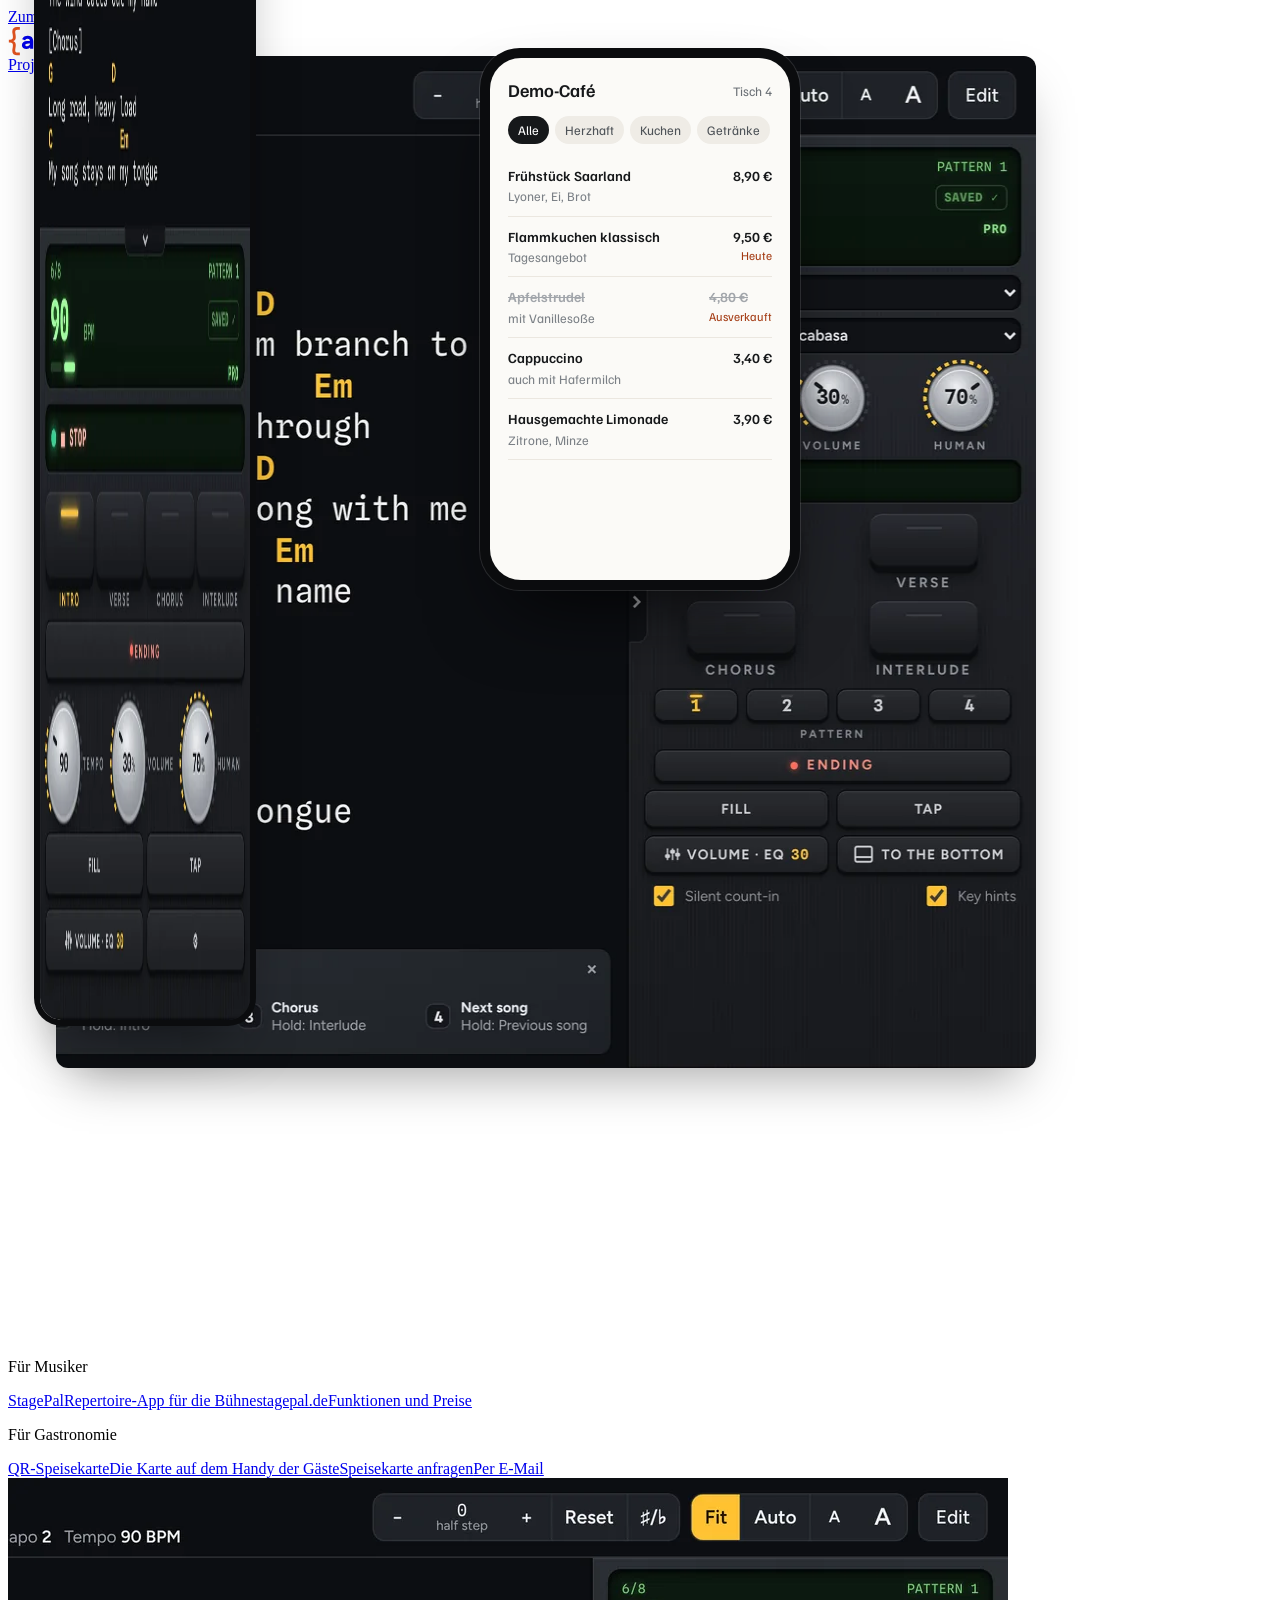
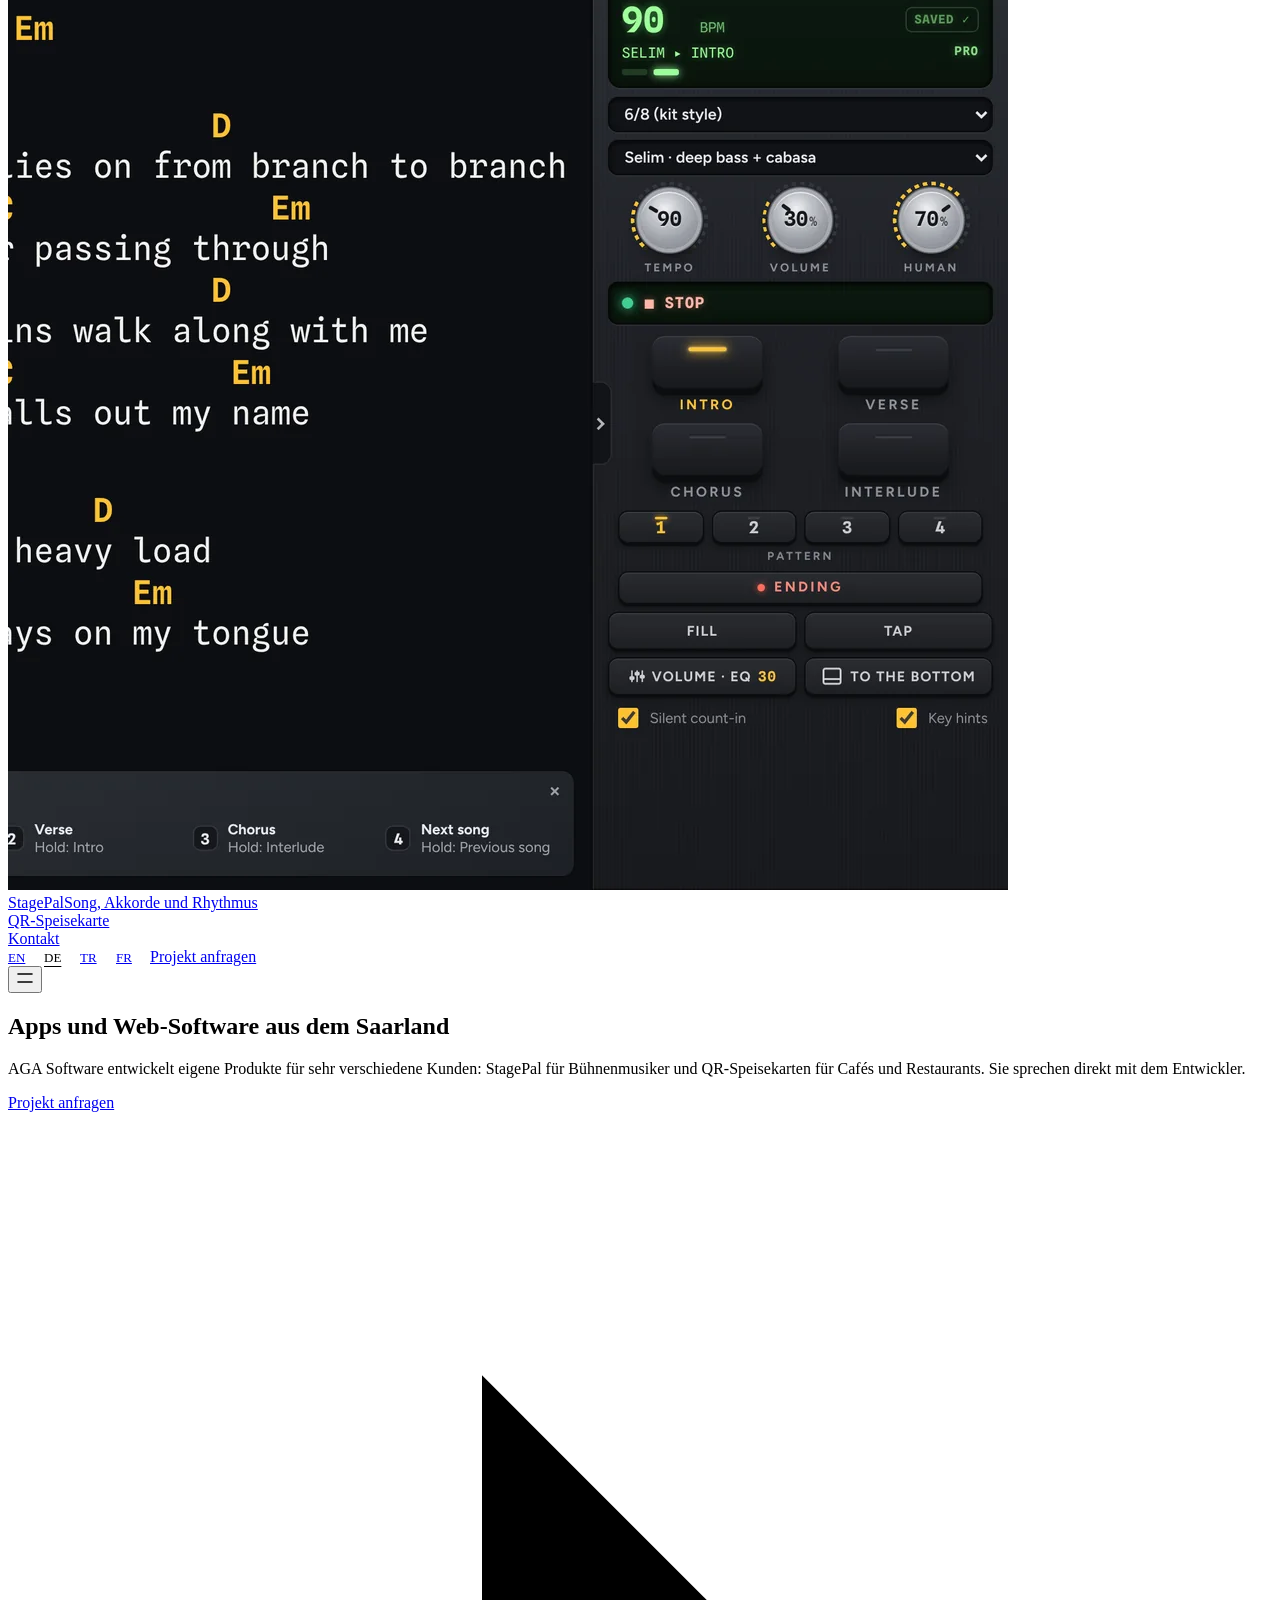
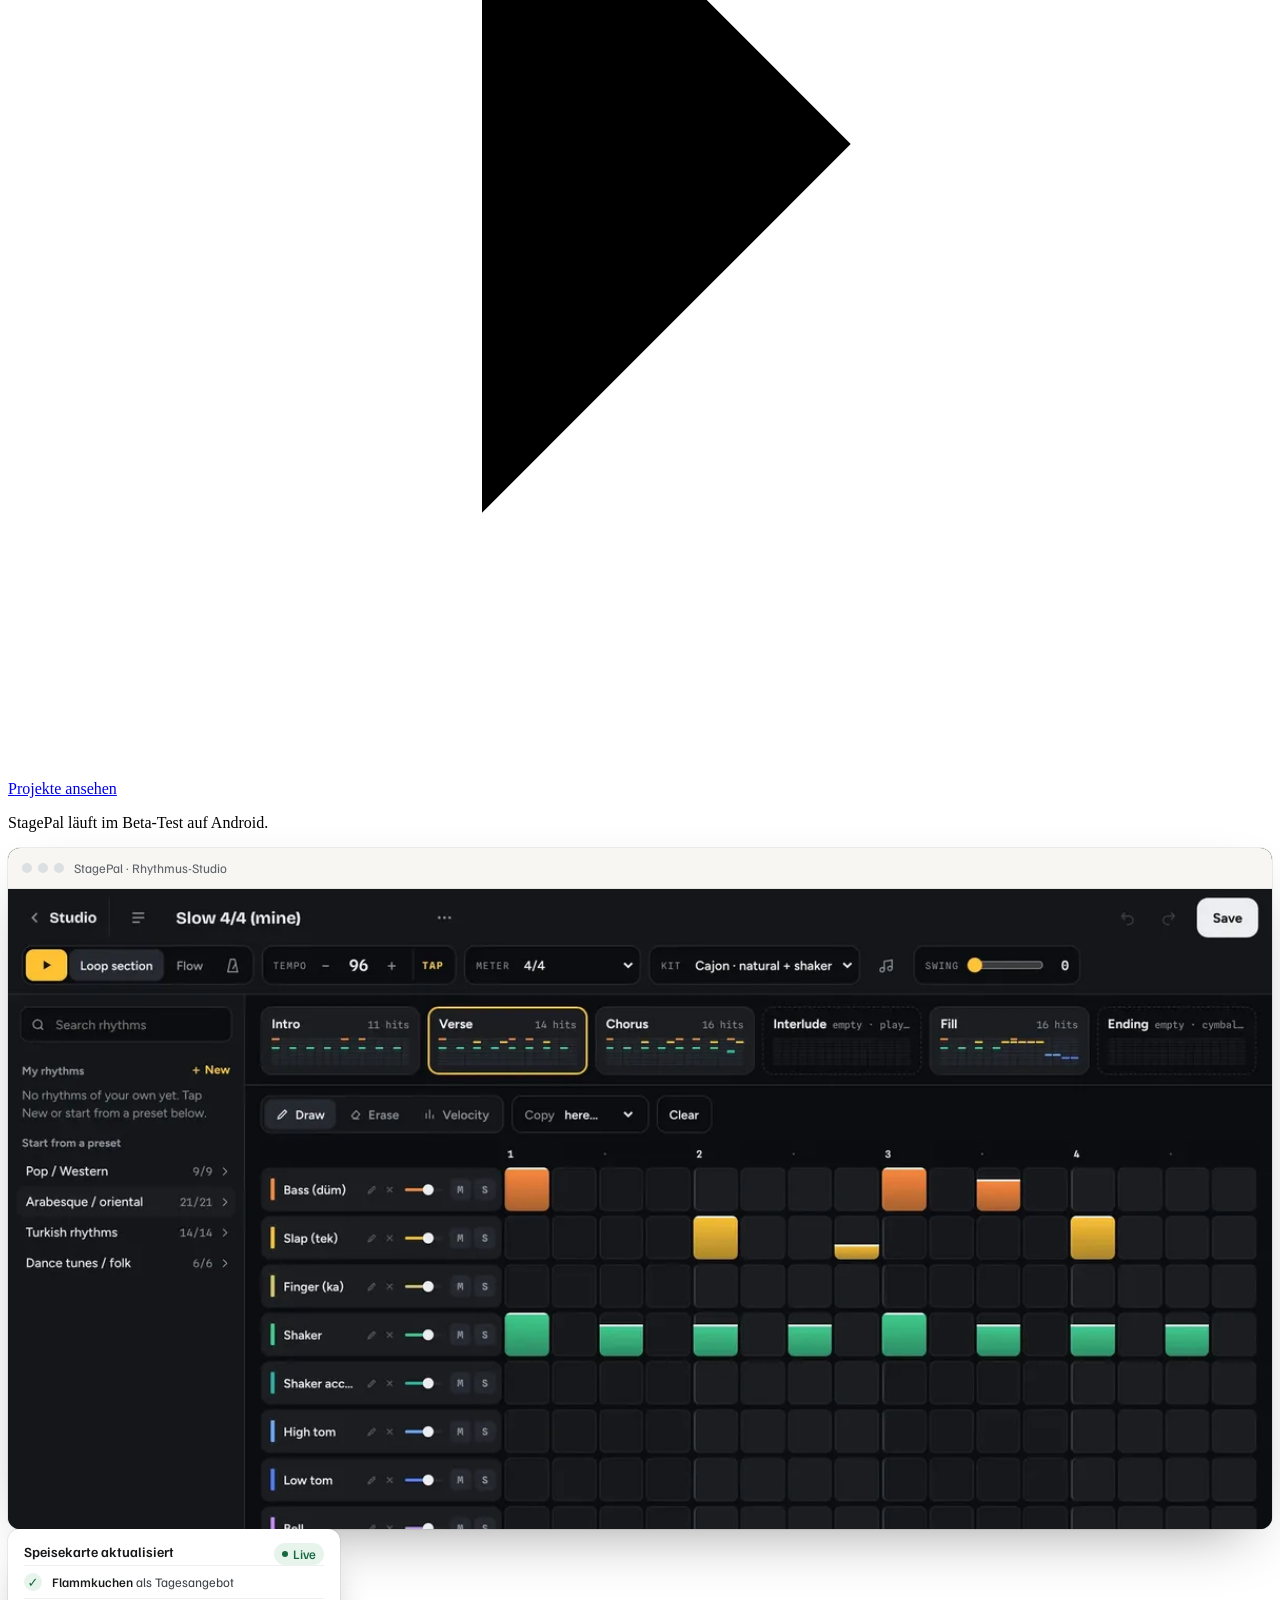
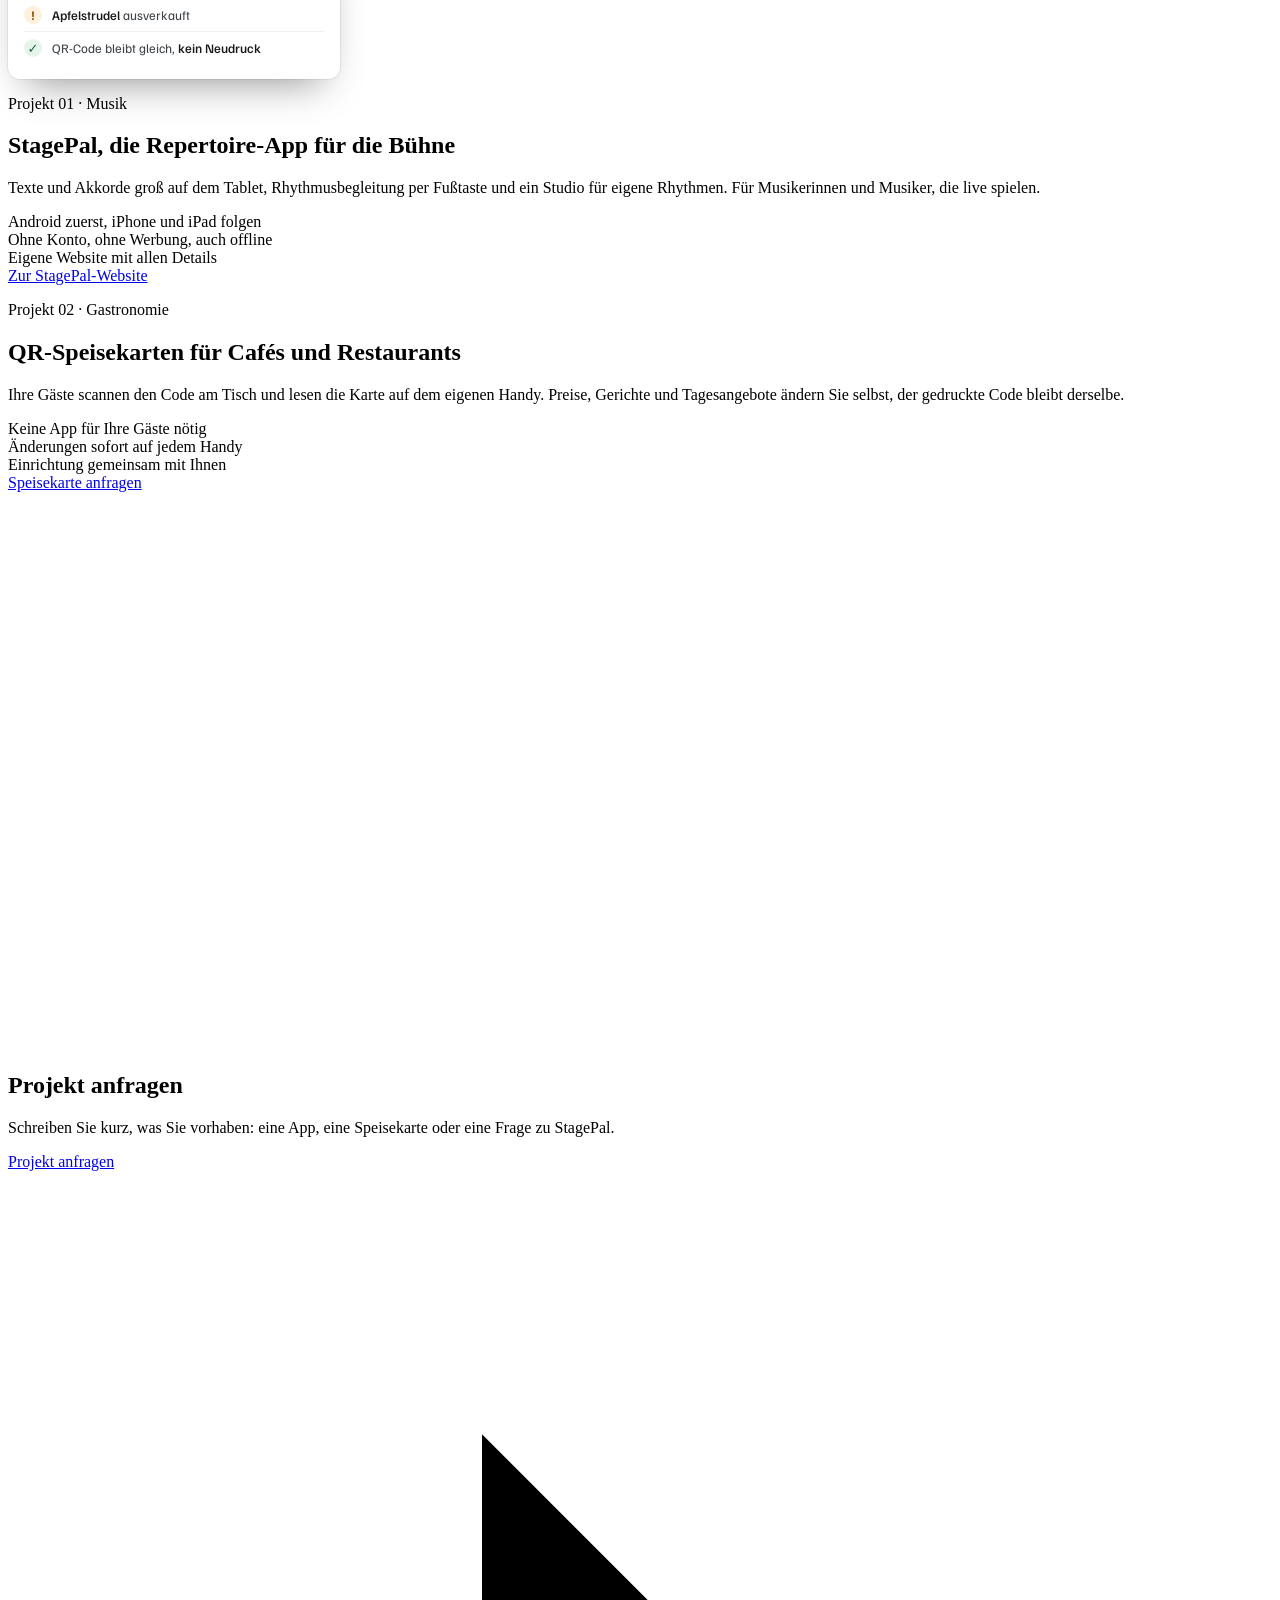
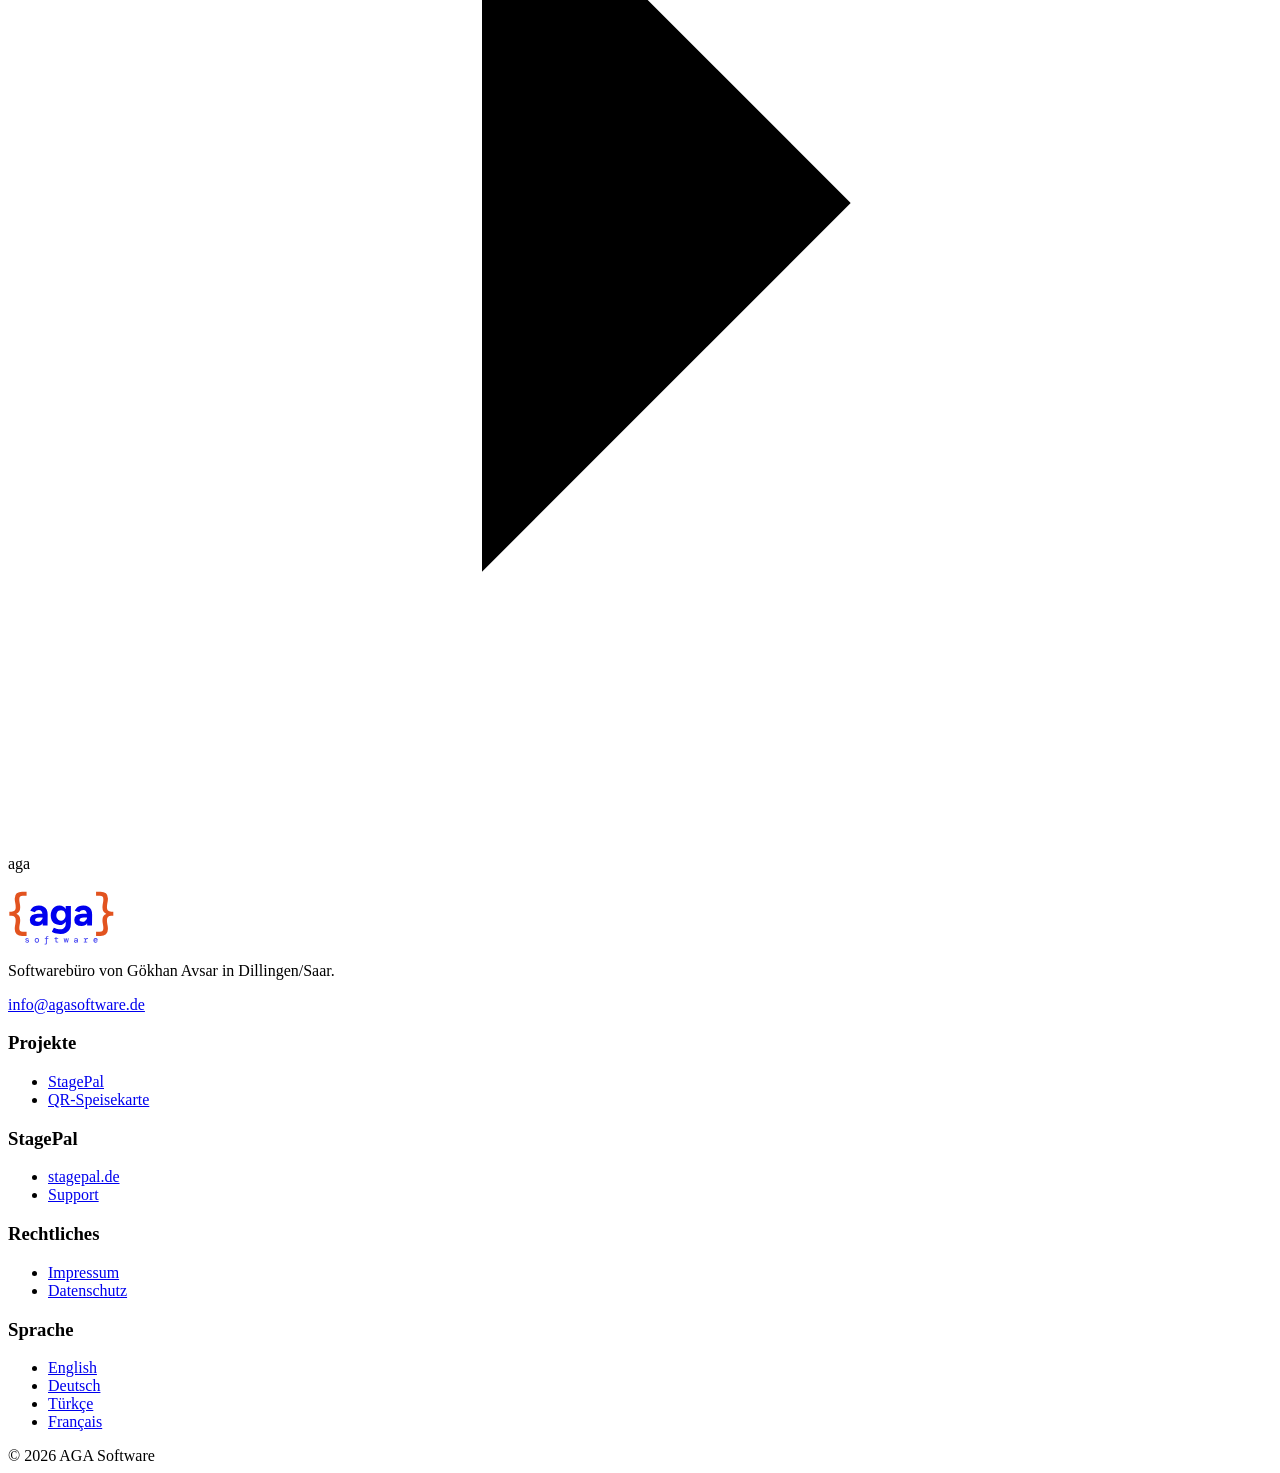
==== de/index.html @ f9d76fdf "Englisch als Standardsprache, Deutsch unter /de/ Co-Authored-By: Claude Opus 5.5 <noreply@anthropic." ====
<!doctype html>
<html lang="de" data-type="software" data-radius="soft" data-ground="sky" data-buttons="pill" data-motion>
<head>
<meta charset="utf-8">
<meta name="viewport" content="width=device-width, initial-scale=1, viewport-fit=cover">
<title>AGA Software: Apps und Web-Software aus dem Saarland</title>
<meta name="description" content="AGA Software entwickelt eigene Produkte: StagePal, die Repertoire-App für Bühnenmusiker, und QR-Speisekarten für Cafés und Restaurants.">
<meta property="og:type" content="website">
<meta property="og:title" content="AGA Software: Apps und Web-Software aus dem Saarland">
<meta property="og:description" content="AGA Software entwickelt eigene Produkte: StagePal, die Repertoire-App für Bühnenmusiker, und QR-Speisekarten für Cafés und Restaurants.">
<meta property="og:image" content="https://agasoftware.de/share.jpg">
<meta name="twitter:card" content="summary_large_image">
<link rel="icon" href="/favicon.svg" type="image/svg+xml">
<meta name="theme-color" content="#f5f3ef">
<link rel="canonical" href="https://agasoftware.de/de/"><link rel="alternate" hreflang="en" href="https://agasoftware.de/"><link rel="alternate" hreflang="de" href="https://agasoftware.de/de/"><link rel="alternate" hreflang="tr" href="https://agasoftware.de/tr/"><link rel="alternate" hreflang="fr" href="https://agasoftware.de/fr/"><link rel="alternate" hreflang="x-default" href="https://agasoftware.de/">
<meta name="site-kind" content="software">
<meta name="page-type" content="software">
<link rel="preload" href="/fonts/familjen-grotesk-latin-wght-normal.woff2" as="font" type="font/woff2" crossorigin>
<link rel="stylesheet" href="/fonts/fonts.css">
<link rel="stylesheet" href="/assets/system.css">
<link rel="stylesheet" href="/assets/ui/cards.css">
<link rel="stylesheet" href="/assets/motion/motion.css">
<link rel="stylesheet" href="/assets/backgrounds/backgrounds.css">
<link rel="stylesheet" href="/assets/layout/layout.css">
<link rel="stylesheet" href="/assets/icons/icon.css">
<style>
:root {
  --p-bg: #f5f3ef; --p-surface: #ebe8e2; --p-ink: #111318; --p-muted: #5b5f68;
  --p-accent: #e2531f; --p-accent-ink: #111111; --p-action: #e2531f; --p-action-ink: #111111;
  --p-inv-bg: #111318; --p-inv-surface: #1e1f24; --p-inv-ink: #f5f3ef; --p-inv-muted: #959595;
  --p-inv-accent: #e2531f; --p-inv-accent-ink: #111111; --p-inv-action: #e2531f; --p-inv-action-ink: #111111;
  --font-display: "Familjen Grotesk", system-ui, sans-serif;
  --font-text: "Familjen Grotesk", system-ui, sans-serif;
  --font-mono: "IBM Plex Mono", ui-monospace, "SFMono-Regular", Menlo, Consolas, monospace;
  --display-weight: 400;
  --display-tracking: -0.03em;
  --display-tracking-xl: -0.04em;
}
</style>
<link rel="stylesheet" href="/assets/ui/base.css">
<script>document.documentElement.classList.add('m-enter');setTimeout(()=>document.documentElement.classList.add('m-enter-done'),700)</script>
<script src="/assets/backgrounds/backgrounds.js"></script>
<script>document.documentElement.classList.add('mo-js');setTimeout(()=>document.documentElement.classList.add('mo-safe'),2500)</script>
<link rel="modulepreload" href="/assets/moments/moments.js">
<link rel="modulepreload" href="/assets/moments/lib.js">
<link rel="modulepreload" href="/assets/moments/iris-opens/moment.js">
<style>.d-win { background: #fff; color: #16181a; border-radius: 12px; overflow: hidden; font: 400 14px/1.4 var(--font-text);
         box-shadow: 0 0 0 1px rgb(0 0 0 / .07), 0 24px 60px -28px rgb(0 0 0 / .45); text-align: left; }
.d-win--dark { background: #17191c; color: #eceef0; box-shadow: 0 0 0 1px rgb(255 255 255 / .08), 0 30px 70px -30px rgb(0 0 0 / .8); }
.d-win__bar { display: flex; align-items: center; gap: 10px; height: 40px; padding: 0 14px; border-bottom: 1px solid rgb(0 0 0 / .07); font-size: 13px; color: #5d6268; }
.d-win--dark .d-win__bar { border-color: rgb(255 255 255 / .07); color: #9aa0a6; }
.d-win__dots { display: flex; gap: 6px; } .d-win__dots i { width: 10px; height: 10px; border-radius: 50%; background: #dcdfe2; }
.d-win--dark .d-win__dots i { background: #3a3e43; }
.d-win__body { display: grid; grid-template-columns: 160px 1fr; min-height: 420px; }
.d-side { padding: 14px 10px; border-right: 1px solid rgb(0 0 0 / .07); display: grid; align-content: start; gap: 2px; font-size: 13px; color: #4d5257; }
.d-win--dark .d-side { border-color: rgb(255 255 255 / .07); color: #aeb3b8; }
.d-side b { font-weight: 500; color: #16181a; } .d-win--dark .d-side b { color: #eceef0; }
.d-side > span { display: flex; align-items: center; gap: 8px; height: 30px; padding: 0 8px; border-radius: 7px; }
.d-side > span.is-on { background: rgb(0 0 0 / .05); color: #16181a; font-weight: 500; }
.d-win--dark .d-side > span.is-on { background: rgb(255 255 255 / .07); color: #fff; }
.d-side > span i { width: 14px; height: 14px; border-radius: 4px; background: currentColor; opacity: .3; flex: none; }
.d-side .d-side__label { font-size: 13px; color: #8a8f94; height: 26px; margin-top: 8px; }
.d-main { padding: 16px 18px; display: grid; align-content: start; gap: 12px; min-width: 0; }
.d-main__head { display: flex; align-items: center; justify-content: space-between; gap: 12px; }
.d-main__head h4 { font: 600 16px/1.2 var(--font-text); letter-spacing: -0.01em; margin: 0; color: inherit; }
.d-btn { display: inline-flex; align-items: center; height: 28px; padding: 0 10px; border-radius: 7px; background: #16181a; color: #fff; font-size: 13px; font-weight: 500; }
.d-btn--ghost { background: rgb(0 0 0 / .05); color: #16181a; }
.d-tabs { display: flex; gap: 4px; font-size: 13px; } .d-tabs span { padding: 4px 10px; border-radius: 99px; color: #6b7076; } .d-tabs span.is-on { background: rgb(0 0 0 / .06); color: #16181a; font-weight: 500; }
.d-rows { display: grid; border-top: 1px solid rgb(0 0 0 / .07); }
.d-row { display: grid; grid-template-columns: 36px minmax(0, 1fr) 56px 96px 84px; align-items: center; gap: 12px; padding: 9px 2px; border-bottom: 1px solid rgb(0 0 0 / .07); font-size: 13px; }
.d-row img, .d-row .d-thumb { width: 36px; height: 36px; border-radius: 8px; object-fit: cover; background: #eef0ee; }
.d-row b { display: block; font-weight: 500; color: #16181a; white-space: nowrap; overflow: hidden; text-overflow: ellipsis; }
.d-row small { color: #7b8086; font-size: 13px; }
.d-row .num { text-align: right; font-variant-numeric: tabular-nums; }
.d-row .when { color: #7b8086; font-size: 13px; text-align: right; white-space: nowrap; }
@media (max-width: 639px) { .d-win__body { grid-template-columns: 1fr; } .d-side { display: none; } .d-row { grid-template-columns: 36px minmax(0, 1fr) 96px 84px; } .d-row .num { display: none; } }
.d-chip { justify-self: end; display: inline-flex; align-items: center; gap: 5px; height: 22px; padding: 0 8px; border-radius: 99px; font-size: 13px; font-weight: 500; background: #e7f4ec; color: #17673f; white-space: nowrap; }
.d-chip::before { content: ""; width: 6px; height: 6px; border-radius: 50%; background: currentColor; }
.d-chip--low { background: #fdf0dc; color: #8a5300; }
.d-chip--out { background: #fbe6e3; color: #a3271b; }
.d-card { background: #fff; color: #16181a; border-radius: 12px; padding: 14px 16px; font: 400 14px/1.4 var(--font-text); text-align: left;
          box-shadow: 0 0 0 1px rgb(0 0 0 / .07), 0 18px 44px -20px rgb(0 0 0 / .45); }
.d-card h5 { margin: 0 0 4px; font: 600 14px/1.3 var(--font-text); }
.d-card p { margin: 0; color: #5d6268; font-size: 13px; }
.d-card__row { display: flex; align-items: center; justify-content: space-between; gap: 10px; }
.d-bar { height: 6px; border-radius: 99px; background: #eceeed; overflow: hidden; margin-top: 10px; }
.d-bar > i { display: block; height: 100%; width: var(--v, 40%); border-radius: inherit; background: var(--d-accent, #1f8a5b); }
.d-spark { display: block; width: 100%; height: 56px; margin-top: 8px; }
.d-stat { font: 600 28px/1 var(--font-text); letter-spacing: -0.02em; font-variant-numeric: tabular-nums; }
/* the client's logo in the nav and footer */
.nav__logo .aga-mark { display: block; height: 30px; width: auto; color: var(--ink); }
.nav__logo:has(.aga-mark) { gap: 0; }
.footer .aga-logo { display: block; height: 56px; width: auto; color: var(--ink); }
.footer .close__word { line-height: 1.16; }
.close__word .aga-br { color: var(--accent); font-family: var(--font-mono); font-weight: 400; }
.vh { position: absolute; width: 1px; height: 1px; overflow: hidden; clip: rect(0 0 0 0); white-space: nowrap; }
/* hero window: a QR menu editor */
.d-win .d-row { grid-template-columns: 36px minmax(0, 1fr) 72px 104px; }
.d-thumb { display: grid; place-items: center; font-size: 13px; font-weight: 600; color: #6b4b2a; }
.hero__art .d-win__body { min-height: 680px; }
.d-chip--new { background: #fde7dd; color: #a33a12; }
@media (max-width: 639px) { .d-win .d-row:nth-child(n+3) { display: none; } .d-win .d-row { grid-template-columns: 36px minmax(0, 1fr) 64px; } .d-win .d-row .d-chip { display: none; } }
/* the StagePal split: the app's own screen cut by the frame's right and bottom */
.aga-shot { position: absolute; left: var(--ax); top: var(--ay); width: 980px; max-width: none; border-radius: 12px; box-shadow: 0 24px 48px -16px rgb(0 0 0 / .35); }
@media (max-width: 639px) { .aga-shot { width: 620px; left: 24px; top: 24px; } }
.plain-facts { list-style: none; margin-bottom: 0; padding: 0; display: grid; gap: var(--s-2); }
.plain-facts li { color: var(--muted); }
/* the guest's view of a QR menu, drawn live on a phone */
.qr-phonef { min-height: 560px; }
@media (min-width: 640px) and (max-width: 1023px) { .qr-phonef { min-height: 460px; } }
.qr-phone { position: absolute; left: 50%; top: 48px; transform: translateX(-50%); width: 300px; padding: 10px; border-radius: 40px; background: #0b0c0e; box-shadow: 0 0 0 1px rgb(255 255 255 / .12), 0 40px 80px -30px rgb(0 0 0 / .8); }
.qr-screen { border-radius: 31px; background: #fbfaf7; color: #16181a; padding: 22px 18px 120px; font: 400 14px/1.4 var(--font-text); }
.qr-head { display: flex; justify-content: space-between; align-items: center; margin-bottom: 14px; }
.qr-head b { font: 600 18px/1.2 var(--font-text); }
.qr-head span { font-size: 13px; color: #6b7076; }
.qr-tabs { display: flex; gap: 6px; margin-bottom: 12px; font-size: 13px; }
.qr-tabs span { padding: 5px 10px; border-radius: 99px; background: #efece6; color: #4d5257; }
.qr-tabs span.is-on { background: #16181a; color: #fff; }
.qr-item { display: grid; grid-template-columns: 1fr auto; gap: 2px 12px; padding: 10px 0; border-bottom: 1px solid #ebe7e0; }
.qr-item b { font-weight: 600; } .qr-item small { grid-column: 1; color: #7b8086; font-size: 13px; }
.qr-item em { grid-row: 1; grid-column: 2; font-style: normal; font-variant-numeric: tabular-nums; font-weight: 600; }
.qr-item.is-out b, .qr-item.is-out em { color: #a2a6ab; text-decoration: line-through; }
.qr-item .qr-tag { grid-column: 2; justify-self: end; font-size: 12px; color: #a33a12; }
@media (max-width: 639px) { .qr-phonef { min-height: 440px; } .qr-phone { width: 260px; top: 32px; } }
/* legal pages: one reading column */
.legal-page .legal { padding: calc(var(--nav) + var(--s-9)) 0 var(--s-9); }
.legal__body { max-width: 720px; }
.legal__body h1 { font-size: var(--t-h2); margin: var(--s-6) 0 var(--s-6); }
.legal__body h2 { font: 500 var(--t-card)/1.3 var(--font-text); margin: var(--s-7) 0 var(--s-3); }
.legal__body p, .legal__body li { line-height: 1.7; } .legal__body p { margin: 0 0 var(--s-4); }
.legal__body a { color: var(--ink); text-decoration: underline; text-underline-offset: 3px; }
@media (max-width: 400px) { .nav .nav__actions { display: none !important; } .nav .nav__toggle { margin-left: auto !important; } }

/* hero window: StagePal's rhythm studio, the app's own screen */
.d-win__shot { display: block; width: 100%; height: 640px; object-fit: cover; object-position: 0 0; }
.hero__art .d-win { background: #101114; }
.hero__art .d-win .d-win__bar { background: #f7f6f3; }
/* the StagePal split: the tablet screen cut by the frame, the phone over its lower left */
.aga-phone { position: absolute; left: 40px; bottom: -120px; width: 210px; border-radius: 22px; box-shadow: 0 0 0 6px #0b0c0e, 0 30px 60px -20px rgb(0 0 0 / .55); }
@media (max-width: 1023px) { .aga-phone { width: 170px; left: 24px; bottom: -140px; } }
@media (max-width: 639px) { .aga-phone { width: 130px; left: 16px; bottom: -110px; } }
.nav__langs { display: inline-flex; gap: 2px; margin-right: var(--s-2); }
.nav__lang { min-width: 34px; justify-content: center; font-size: 13px; }
.nav__lang[aria-current] { color: var(--ink); text-decoration: underline; text-underline-offset: 4px; }
@media (max-width: 639px) { .nav__langs { display: none; } }
/* the hero art: the recipe's lit ground, the note card at the frame's lower left (hero-collage recipe) */
.hero__art { background:
    radial-gradient(70% 60% at 18% 12%, color-mix(in oklab, var(--ground-surface) 80%, white), transparent 70%),
    radial-gradient(60% 50% at 90% 100%, color-mix(in oklab, var(--ground-bg) 80%, var(--ground-accent)), transparent 70%),
    var(--ground-bg); }
.hero__art > .ly-piece--note { left: var(--s-6); bottom: var(--s-6); width: 300px; z-index: 2; box-shadow: 0 0 0 1px rgb(0 0 0 / .06), 0 20px 40px -18px rgb(0 0 0 / .45); }
.d-note__line { display: flex; align-items: center; gap: 10px; padding: 7px 0; font-size: 13px; color: #3d4247; border-top: 1px solid rgb(0 0 0 / .06); }
.d-note__line:first-of-type { border-top: 0; }
.d-note__line i { width: 18px; height: 18px; border-radius: 50%; flex: none; display: grid; place-items: center; background: #e7f4ec; color: #17673f; font-style: normal; font-size: 13px; font-weight: 700; }
.d-note__line i.warn { background: #fdf0dc; color: #8a5300; }
.d-note__line b { font-weight: 500; color: #16181a; }
.hero__proof { font-size: var(--t-small); color: var(--muted); }
@media (max-width: 1023px) { .hero__art > .ly-piece--note { left: var(--s-4); bottom: var(--s-4); width: 270px; } }
</style>
</head><body>
<!-- type: software · deal: hero collage, nav nav-mega, close close-word, footer footer-columns, rhythm dark-band, buttons pill, mark: the client's own logo; ground sky; palette: the client's own (brand); type familjen; effect none; moment iris-opens (#qr-menue) -->
<!-- client slot: #qr-menue shows a drawn guest view until the client's own QR menu screens arrive -->
<header class="nav">
  <div class="wrap nav__bar">
    <a class="skip-link" href="#top">Zum Inhalt</a>
    <a class="nav__logo" href="/de/#top" aria-label="AGA Software"><svg class="aga-mark" viewBox="56 4 408 180" width="68" height="30" aria-hidden="true"><path d="M109.78499999999997 179.45Q97.03499999999997 179.45 89.38499999999996 172.82Q81.73499999999997 166.19 81.73499999999997 152.93Q81.73499999999997 146.47 82.66999999999996 141.37Q83.60499999999996 136.27 84.53999999999996 130.83Q85.47499999999997 125.39 85.47499999999997 118.25Q85.47499999999997 111.62 81.64999999999996 107.2Q77.82499999999996 102.78 68.81499999999997 102.78H61.164999999999964V86.8H68.81499999999997Q77.82499999999996 86.8 81.64999999999996 82.38Q85.47499999999997 77.96 85.47499999999997 71.33Q85.47499999999997 64.02 84.53999999999996 58.66499999999999Q83.60499999999996 53.30999999999999 82.66999999999996 48.12499999999999Q81.73499999999997 42.94 81.73499999999997 36.47999999999999Q81.73499999999997 23.389999999999986 89.38499999999996 16.75999999999999Q97.03499999999997 10.129999999999995 109.78499999999997 10.129999999999995H127.12499999999997V25.939999999999998H112.50499999999997Q105.87499999999997 25.939999999999998 102.55999999999997 28.999999999999993Q99.24499999999998 32.05999999999999 99.24499999999998 39.02999999999999Q99.24499999999998 44.639999999999986 100.09499999999997 49.39999999999999Q100.94499999999996 54.16 101.79499999999996 59.26Q102.64499999999997 64.36 102.64499999999997 71.16Q102.64499999999997 80.17 98.81999999999996 86.205Q94.99499999999998 92.24 88.53499999999997 94.28V95.3Q94.99499999999998 97.34 98.81999999999996 103.375Q102.64499999999997 109.41 102.64499999999997 118.42Q102.64499999999997 125.22 101.79499999999996 130.32Q100.94499999999996 135.42 100.09499999999997 140.095Q99.24499999999998 144.77 99.24499999999998 150.55Q99.24499999999998 157.35 102.55999999999997 160.495Q105.87499999999997 163.64 112.50499999999997 163.64H127.12499999999997V179.45ZM392.87499999999994 179.45V163.64H407.4949999999999Q414.12499999999994 163.64 417.43999999999994 160.495Q420.75499999999994 157.35 420.75499999999994 150.55Q420.75499999999994 144.77 419.905 140.095Q419.05499999999995 135.42 418.2049999999999 130.32Q417.3549999999999 125.22 417.3549999999999 118.42Q417.3549999999999 109.41 421.26499999999993 103.375Q425.17499999999995 97.34 431.4649999999999 95.3V94.28Q425.17499999999995 92.24 421.26499999999993 86.205Q417.3549999999999 80.17 417.3549999999999 71.16Q417.3549999999999 64.36 418.2049999999999 59.26Q419.05499999999995 54.16 419.905 49.39999999999999Q420.75499999999994 44.639999999999986 420.75499999999994 39.02999999999999Q420.75499999999994 32.05999999999999 417.43999999999994 28.999999999999993Q414.12499999999994 25.939999999999998 407.4949999999999 25.939999999999998H392.87499999999994V10.129999999999995H410.2149999999999Q422.9649999999999 10.129999999999995 430.6149999999999 16.75999999999999Q438.26499999999993 23.389999999999986 438.26499999999993 36.47999999999999Q438.26499999999993 42.94 437.3299999999999 48.12499999999999Q436.3949999999999 53.30999999999999 435.4599999999999 58.66499999999999Q434.5249999999999 64.02 434.5249999999999 71.33Q434.5249999999999 77.96 438.3499999999999 82.38Q442.17499999999995 86.8 451.18499999999995 86.8H458.8349999999999V102.78H451.18499999999995Q442.17499999999995 102.78 438.3499999999999 107.2Q434.5249999999999 111.62 434.5249999999999 118.25Q434.5249999999999 125.39 435.4599999999999 130.83Q436.3949999999999 136.27 437.3299999999999 141.37Q438.26499999999993 146.47 438.26499999999993 152.93Q438.26499999999993 166.19 430.6149999999999 172.82Q422.9649999999999 179.45 410.2149999999999 179.45Z" fill="#E2531F"/><path d="M167.82499999999996 141.8Q154.32499999999996 141.8 146.89999999999998 135.8Q139.47499999999997 129.8 139.47499999999997 118.85Q139.47499999999997 106.85 147.49999999999997 100.775Q155.52499999999998 94.7 170.07499999999996 94.7H187.77499999999998Q186.72499999999997 87.80000000000001 183.42499999999995 84.125Q180.12499999999997 80.45 173.97499999999997 80.45Q169.17499999999995 80.45 165.27499999999998 82.55000000000001Q161.37499999999997 84.65 158.67499999999995 89.0L141.27499999999998 83.0Q143.37499999999997 78.2 147.42499999999995 73.625Q151.47499999999997 69.05 157.99999999999997 66.125Q164.52499999999998 63.2 173.97499999999997 63.2Q185.37499999999997 63.2 192.95 67.55000000000001Q200.52499999999998 71.9 204.19999999999996 79.775Q207.87499999999994 87.65 207.72499999999997 98.45L207.27499999999998 140.0H188.82499999999996L188.52499999999998 131.3Q185.67499999999995 136.4 180.49999999999994 139.10000000000002Q175.32499999999996 141.8 167.82499999999996 141.8ZM171.12499999999997 125.3Q175.92499999999995 125.3 179.82499999999996 123.05Q183.72499999999997 120.8 185.97499999999997 117.19999999999999Q188.22499999999997 113.6 188.22499999999997 109.7V109.4H176.97499999999997Q167.22499999999997 109.4 163.47499999999997 111.725Q159.72499999999997 114.05 159.72499999999997 118.25Q159.72499999999997 121.55 162.72499999999997 123.425Q165.72499999999997 125.3 171.12499999999997 125.3ZM257.1649047851562 171.97999267578126Q248.6149780273437 171.97999267578126 242.06001281738276 170.74998168945314Q235.50504760742183 169.519970703125 230.97507324218745 167.61497802734374Q226.44509887695307 165.7099853515625 223.68515014648432 163.70003662109374L231.39497070312495 147.83037719726562Q233.55495605468747 148.97037353515626 236.9599670410156 150.54537353515627Q240.3649780273437 152.12037353515626 245.1949798583984 153.29037170410157Q250.02498168945309 154.4603698730469 256.35493774414056 154.4603698730469Q262.26501464843744 154.4603698730469 266.88507690429685 152.1203369140625Q271.5051391601562 149.78030395507812 274.13017578124993 144.92022705078125Q276.7552124023437 140.06015014648438 276.7552124023437 132.56002197265624V125.29998168945312Q273.00519409179685 131.180029296875 266.99016113281243 134.51005859375Q260.97512817382807 137.840087890625 253.32509155273434 137.840087890625Q242.9751098632812 137.840087890625 235.3701080322265 133.38506774902345Q227.76510620117182 128.93004760742187 223.59509887695307 120.78502197265624Q219.42509155273433 112.63999633789062 219.42509155273433 101.65998535156251Q219.42509155273433 89.87000732421876 223.59509887695307 81.27500915527344Q227.76510620117182 72.68001098632813 235.3701080322265 67.94000549316407Q242.9751098632812 63.2 253.32509155273434 63.2Q260.97512817382807 63.2 266.99016113281243 66.69501647949218Q273.00519409179685 70.19003295898438 276.7552124023437 76.70005493164064V65.0H296.5547729492187V131.84005126953124Q296.5547729492187 144.53006591796876 291.76976928710934 153.56004943847657Q286.98476562499997 162.59003295898438 278.1497894287109 167.28501281738284Q269.31481323242184 171.97999267578126 257.1649047851562 171.97999267578126ZM258.9949340820312 121.250439453125Q264.1250183105468 121.250439453125 267.92008972167963 118.62538452148436Q271.71516113281245 116.00032958984374 273.83020324707024 111.440234375Q275.9452453613281 106.88013916015626 275.9452453613281 101.03001098632814Q275.9452453613281 95.05989379882813 273.78520507812493 90.52980041503906Q271.62516479492183 85.99970703125001 267.830093383789 83.44965209960938Q264.0350219726562 80.89959716796875 258.8449340820312 80.89959716796875Q253.5648315429687 80.89959716796875 249.54475097656245 83.44965209960938Q245.5246704101562 85.99970703125001 243.27462463378902 90.52980041503906Q241.02457885742183 95.05989379882813 240.9345825195312 101.03001098632814Q241.02457885742183 106.88013916015626 243.3046264648437 111.440234375Q245.58467407226559 116.00032958984374 249.64975280761715 118.62538452148436Q253.7148315429687 121.250439453125 258.9949340820312 121.250439453125ZM337.92499999999995 141.8Q324.42499999999995 141.8 316.99999999999994 135.8Q309.57499999999993 129.8 309.57499999999993 118.85Q309.57499999999993 106.85 317.5999999999999 100.775Q325.62499999999994 94.7 340.17499999999995 94.7H357.87499999999994Q356.82499999999993 87.80000000000001 353.5249999999999 84.125Q350.2249999999999 80.45 344.07499999999993 80.45Q339.2749999999999 80.45 335.3749999999999 82.55000000000001Q331.4749999999999 84.65 328.7749999999999 89.0L311.37499999999994 83.0Q313.4749999999999 78.2 317.5249999999999 73.625Q321.57499999999993 69.05 328.0999999999999 66.125Q334.62499999999994 63.2 344.07499999999993 63.2Q355.4749999999999 63.2 363.04999999999995 67.55000000000001Q370.62499999999994 71.9 374.29999999999995 79.775Q377.9749999999999 87.65 377.82499999999993 98.45L377.37499999999994 140.0H358.92499999999995L358.62499999999994 131.3Q355.7749999999999 136.4 350.5999999999999 139.10000000000002Q345.42499999999995 141.8 337.92499999999995 141.8ZM341.2249999999999 125.3Q346.0249999999999 125.3 349.92499999999995 123.05Q353.82499999999993 120.8 356.07499999999993 117.19999999999999Q358.32499999999993 113.6 358.32499999999993 109.7V109.4H347.07499999999993Q337.32499999999993 109.4 333.57499999999993 111.725Q329.82499999999993 114.05 329.82499999999993 118.25Q329.82499999999993 121.55 332.82499999999993 123.425Q335.82499999999993 125.3 341.2249999999999 125.3Z" fill="currentColor"/></svg><span class="vh">AGA Software</span></a>
    <nav class="nav__links" aria-label="Main"><div class="nav__item"><a class="nav__link" href="#stagepal">Projekte <svg class="chev" viewBox="0 0 12 12" aria-hidden="true"><path d="M3 4.5l3 3 3-3" fill="none" stroke="currentColor" stroke-width="1.5" stroke-linecap="round" stroke-linejoin="round"/></svg></a>
        <div class="nav__menu"><div class="wrap grid">
          <div class="menu-col span-3"><p class="t-label">Für Musiker</p><a href="#stagepal">StagePal<span>Repertoire-App für die Bühne</span></a><a href="https://stagepal.de/de/">stagepal.de<span>Funktionen und Preise</span></a></div>
          <div class="menu-col span-3"><p class="t-label">Für Gastronomie</p><a href="#qr-menue">QR-Speisekarte<span>Die Karte auf dem Handy der Gäste</span></a><a href="mailto:info@agasoftware.de?subject=QR-Speisekarte">Speisekarte anfragen<span>Per E-Mail</span></a></div>
          <a class="menu-card span-3 start-10" href="#stagepal"><div class="panel"><img class="frame__img" src="/img/herostage_en.webp" alt="" loading="lazy" width="1000" height="1012" srcset="/img/herostage_en-480.webp 480w, /img/herostage_en-800.webp 800w, /img/herostage_en.webp 1000w" sizes="(max-width: 639px) calc(100vw - 48px), 50vw"></div><span class="t-card">StagePal</span><span class="t-small muted">Song, Akkorde und Rhythmus</span></a>
        </div></div></div><div class="nav__item"><a class="nav__link" href="#qr-menue">QR-Speisekarte</a></div><div class="nav__item"><a class="nav__link" href="#contact">Kontakt</a></div></nav>
    <div class="nav__actions"><span class="nav__langs"><a class="nav__link nav__lang" href="/" hreflang="en" lang="en">EN</a><a class="nav__link nav__lang" href="/de/" hreflang="de" lang="de" aria-current="true">DE</a><a class="nav__link nav__lang" href="/tr/" hreflang="tr" lang="tr">TR</a><a class="nav__link nav__lang" href="/fr/" hreflang="fr" lang="fr">FR</a></span><a class="btn btn--primary" href="mailto:info@agasoftware.de?subject=Projekt-Anfrage">Projekt anfragen</a></div>
    <button class="nav__toggle" type="button" aria-expanded="false" aria-label="Menu"><svg width="18" height="18" viewBox="0 0 18 18" aria-hidden="true"><path d="M2 5h14M2 13h14" stroke="currentColor" stroke-width="1.6" stroke-linecap="round"/></svg></button>
  </div>
</header>
<main id="top">
  <section class="hero hero--collage" data-enter aria-labelledby="hero-h">
    <div class="wrap"><div class="hero-text grid hero__grid">
      <div class="hero__text span-5">
        <h1 id="hero-h">Apps und Web-Software aus dem Saarland</h1>
        <p class="hero__lead">AGA Software entwickelt eigene Produkte für sehr verschiedene Kunden: StagePal für Bühnenmusiker und QR-Speisekarten für Cafés und Restaurants. Sie sprechen direkt mit dem Entwickler.</p>
        <div class="btn-row"><a class="btn btn--primary" href="mailto:info@agasoftware.de?subject=Projekt-Anfrage">Projekt anfragen<svg class="m-arrow" viewBox="0 0 12 12" aria-hidden="true"><path class="m-arrow__stem" d="M1 6h8"/><path class="m-arrow__head" d="M4.5 2.5 8 6l-3.5 3.5"/></svg></a><a class="btn btn--secondary" href="#stagepal">Projekte ansehen</a></div>
        <p class="hero__proof">StagePal läuft im Beta-Test auf Android.</p>
      </div>
      <div class="hero__art span-6 start-7" role="img" aria-label="Das Rhythmus-Studio von StagePal, daneben die Meldung, dass eine QR-Speisekarte aktualisiert ist">
        <div class="ly-piece ly-piece--main d-win" aria-hidden="true">
          <div class="d-win__bar"><span class="d-win__dots"><i></i><i></i><i></i></span><span>StagePal · Rhythmus-Studio</span></div>
          <img class="d-win__shot" src="/img/studio_en.webp" alt="" fetchpriority="high" width="1600" height="1000" srcset="/img/studio_en-480.webp 480w, /img/studio_en-800.webp 800w, /img/studio_en-1200.webp 1200w, /img/studio_en.webp 1600w" sizes="(max-width: 639px) 480px, 1200px">
        </div>
        <div class="ly-piece ly-piece--note d-card" aria-hidden="true" data-ly-steps="700">
          <div class="d-card__row"><h5>Speisekarte aktualisiert</h5><span class="d-chip" data-step data-step-at="4">Live</span></div>
          <div class="d-note__line" data-step><i>✓</i><span><b>Flammkuchen</b> als Tagesangebot</span></div>
          <div class="d-note__line" data-step><i class="warn">!</i><span><b>Apfelstrudel</b> ausverkauft</span></div>
          <div class="d-note__line" data-step><i>✓</i><span>QR-Code bleibt gleich, <b>kein Neudruck</b></span></div>
        </div>
      </div>
    </div></div>
  </section>

  <section class="section" id="stagepal" aria-labelledby="sp-h">
    <div class="wrap">
      <div class="grid grid--top">
        <div class="span-5 stack-6"><p class="t-label muted">Projekt 01 · Musik</p><h2 id="sp-h">StagePal, die Repertoire-App für die Bühne</h2><p class="t-lead">Texte und Akkorde groß auf dem Tablet, Rhythmusbegleitung per Fußtaste und ein Studio für eigene Rhythmen. Für Musikerinnen und Musiker, die live spielen.</p><ul class="plain-facts"><li>Android zuerst, iPhone und iPad folgen</li><li>Ohne Konto, ohne Werbung, auch offline</li><li>Eigene Website mit allen Details</li></ul><a class="link" href="https://stagepal.de/de/">Zur StagePal-Website</a></div>
        <div class="frame frame--split span-6 start-7" role="img" aria-label="StagePal auf dem Tablet mit Song, Akkorden und Rhythmus-Pedal, davor die App auf dem Handy"><div class="stage stage--fade-br"><img class="at-corner to-edge aga-shot" src="/img/herostage_en.webp" alt="" loading="lazy" style="--ax:56px;--ay:56px" width="1000" height="1012" srcset="/img/herostage_en-480.webp 480w, /img/herostage_en-800.webp 800w, /img/herostage_en.webp 1000w" sizes="(max-width: 639px) 620px, 980px"><img class="aga-phone" src="/img/phone_en.webp" alt="" loading="lazy" width="780" height="1688" srcset="/img/phone_en-480.webp 480w, /img/phone_en.webp 780w" sizes="210px"></div></div>
      </div>
    </div>
  </section>

  <section class="section ground-inverse" id="qr-menue" aria-labelledby="qr-h" data-moment="iris-opens" data-moment-opts='{"from": "base"}'>
    <div class="wrap">
      <div class="grid grid--top">
        <div class="span-5 stack-6"><p class="t-label muted">Projekt 02 · Gastronomie</p><h2 id="qr-h">QR-Speisekarten für Cafés und Restaurants</h2><p class="t-lead">Ihre Gäste scannen den Code am Tisch und lesen die Karte auf dem eigenen Handy. Preise, Gerichte und Tagesangebote ändern Sie selbst, der gedruckte Code bleibt derselbe.</p><ul class="plain-facts"><li>Keine App für Ihre Gäste nötig</li><li>Änderungen sofort auf jedem Handy</li><li>Einrichtung gemeinsam mit Ihnen</li></ul><a class="link" href="mailto:info@agasoftware.de?subject=QR-Speisekarte">Speisekarte anfragen</a></div>
        <div class="frame frame--split qr-phonef span-6 start-7"><div class="stage stage--fade-b"><div class="qr-phone" role="img" aria-label="Die Speisekarte eines Cafés auf dem Handy eines Gastes, mit Tagesangebot und einem ausverkauften Kuchen"><div class="qr-screen" aria-hidden="true">
      <div class="qr-head"><b>Demo-Café</b><span>Tisch 4</span></div>
      <div class="qr-tabs"><span class=is-on>Alle</span><span>Herzhaft</span><span>Kuchen</span><span>Getränke</span></div><div class="qr-item"><b>Frühstück Saarland</b><em>8,90 €</em><small>Lyoner, Ei, Brot</small></div><div class="qr-item"><b>Flammkuchen klassisch</b><em>9,50 €</em><small>Tagesangebot</small><span class=qr-tag>Heute</span></div><div class="qr-item is-out"><b>Apfelstrudel</b><em>4,80 €</em><small>mit Vanillesoße</small><span class=qr-tag>Ausverkauft</span></div><div class="qr-item"><b>Cappuccino</b><em>3,40 €</em><small>auch mit Hafermilch</small></div><div class="qr-item"><b>Hausgemachte Limonade</b><em>3,90 €</em><small>Zitrone, Minze</small></div></div></div></div></div>
      </div>
    </div>
  </section>
</main>
<footer class="footer closing" id="contact" aria-labelledby="close-h">
  <div class="wrap">
    <div class="closing__cta close--word">
      <div class="section-head--split">
        <div><h2 id="close-h">Projekt anfragen</h2><p class="t-lead">Schreiben Sie kurz, was Sie vorhaben: eine App, eine Speisekarte oder eine Frage zu StagePal.</p></div>
        <a class="btn btn--primary" href="mailto:info@agasoftware.de?subject=Projekt-Anfrage">Projekt anfragen<svg class="m-arrow" viewBox="0 0 12 12" aria-hidden="true"><path class="m-arrow__stem" d="M1 6h8"/><path class="m-arrow__head" d="M4.5 2.5 8 6l-3.5 3.5"/></svg></a>
      </div>
      <p class="close__word" aria-hidden="true">aga</p>
    </div>
    <div class="closing__links">
      <div class="grid">
        <div class="span-4 stack-4">
          <a class="nav__logo" href="/de/#top" aria-label="AGA Software"><svg class="aga-logo" viewBox="56 4 408 214" width="120" height="63" aria-hidden="true"><path d="M109.78499999999997 179.45Q97.03499999999997 179.45 89.38499999999996 172.82Q81.73499999999997 166.19 81.73499999999997 152.93Q81.73499999999997 146.47 82.66999999999996 141.37Q83.60499999999996 136.27 84.53999999999996 130.83Q85.47499999999997 125.39 85.47499999999997 118.25Q85.47499999999997 111.62 81.64999999999996 107.2Q77.82499999999996 102.78 68.81499999999997 102.78H61.164999999999964V86.8H68.81499999999997Q77.82499999999996 86.8 81.64999999999996 82.38Q85.47499999999997 77.96 85.47499999999997 71.33Q85.47499999999997 64.02 84.53999999999996 58.66499999999999Q83.60499999999996 53.30999999999999 82.66999999999996 48.12499999999999Q81.73499999999997 42.94 81.73499999999997 36.47999999999999Q81.73499999999997 23.389999999999986 89.38499999999996 16.75999999999999Q97.03499999999997 10.129999999999995 109.78499999999997 10.129999999999995H127.12499999999997V25.939999999999998H112.50499999999997Q105.87499999999997 25.939999999999998 102.55999999999997 28.999999999999993Q99.24499999999998 32.05999999999999 99.24499999999998 39.02999999999999Q99.24499999999998 44.639999999999986 100.09499999999997 49.39999999999999Q100.94499999999996 54.16 101.79499999999996 59.26Q102.64499999999997 64.36 102.64499999999997 71.16Q102.64499999999997 80.17 98.81999999999996 86.205Q94.99499999999998 92.24 88.53499999999997 94.28V95.3Q94.99499999999998 97.34 98.81999999999996 103.375Q102.64499999999997 109.41 102.64499999999997 118.42Q102.64499999999997 125.22 101.79499999999996 130.32Q100.94499999999996 135.42 100.09499999999997 140.095Q99.24499999999998 144.77 99.24499999999998 150.55Q99.24499999999998 157.35 102.55999999999997 160.495Q105.87499999999997 163.64 112.50499999999997 163.64H127.12499999999997V179.45ZM392.87499999999994 179.45V163.64H407.4949999999999Q414.12499999999994 163.64 417.43999999999994 160.495Q420.75499999999994 157.35 420.75499999999994 150.55Q420.75499999999994 144.77 419.905 140.095Q419.05499999999995 135.42 418.2049999999999 130.32Q417.3549999999999 125.22 417.3549999999999 118.42Q417.3549999999999 109.41 421.26499999999993 103.375Q425.17499999999995 97.34 431.4649999999999 95.3V94.28Q425.17499999999995 92.24 421.26499999999993 86.205Q417.3549999999999 80.17 417.3549999999999 71.16Q417.3549999999999 64.36 418.2049999999999 59.26Q419.05499999999995 54.16 419.905 49.39999999999999Q420.75499999999994 44.639999999999986 420.75499999999994 39.02999999999999Q420.75499999999994 32.05999999999999 417.43999999999994 28.999999999999993Q414.12499999999994 25.939999999999998 407.4949999999999 25.939999999999998H392.87499999999994V10.129999999999995H410.2149999999999Q422.9649999999999 10.129999999999995 430.6149999999999 16.75999999999999Q438.26499999999993 23.389999999999986 438.26499999999993 36.47999999999999Q438.26499999999993 42.94 437.3299999999999 48.12499999999999Q436.3949999999999 53.30999999999999 435.4599999999999 58.66499999999999Q434.5249999999999 64.02 434.5249999999999 71.33Q434.5249999999999 77.96 438.3499999999999 82.38Q442.17499999999995 86.8 451.18499999999995 86.8H458.8349999999999V102.78H451.18499999999995Q442.17499999999995 102.78 438.3499999999999 107.2Q434.5249999999999 111.62 434.5249999999999 118.25Q434.5249999999999 125.39 435.4599999999999 130.83Q436.3949999999999 136.27 437.3299999999999 141.37Q438.26499999999993 146.47 438.26499999999993 152.93Q438.26499999999993 166.19 430.6149999999999 172.82Q422.9649999999999 179.45 410.2149999999999 179.45Z" fill="#E2531F"/><path d="M167.82499999999996 141.8Q154.32499999999996 141.8 146.89999999999998 135.8Q139.47499999999997 129.8 139.47499999999997 118.85Q139.47499999999997 106.85 147.49999999999997 100.775Q155.52499999999998 94.7 170.07499999999996 94.7H187.77499999999998Q186.72499999999997 87.80000000000001 183.42499999999995 84.125Q180.12499999999997 80.45 173.97499999999997 80.45Q169.17499999999995 80.45 165.27499999999998 82.55000000000001Q161.37499999999997 84.65 158.67499999999995 89.0L141.27499999999998 83.0Q143.37499999999997 78.2 147.42499999999995 73.625Q151.47499999999997 69.05 157.99999999999997 66.125Q164.52499999999998 63.2 173.97499999999997 63.2Q185.37499999999997 63.2 192.95 67.55000000000001Q200.52499999999998 71.9 204.19999999999996 79.775Q207.87499999999994 87.65 207.72499999999997 98.45L207.27499999999998 140.0H188.82499999999996L188.52499999999998 131.3Q185.67499999999995 136.4 180.49999999999994 139.10000000000002Q175.32499999999996 141.8 167.82499999999996 141.8ZM171.12499999999997 125.3Q175.92499999999995 125.3 179.82499999999996 123.05Q183.72499999999997 120.8 185.97499999999997 117.19999999999999Q188.22499999999997 113.6 188.22499999999997 109.7V109.4H176.97499999999997Q167.22499999999997 109.4 163.47499999999997 111.725Q159.72499999999997 114.05 159.72499999999997 118.25Q159.72499999999997 121.55 162.72499999999997 123.425Q165.72499999999997 125.3 171.12499999999997 125.3ZM257.1649047851562 171.97999267578126Q248.6149780273437 171.97999267578126 242.06001281738276 170.74998168945314Q235.50504760742183 169.519970703125 230.97507324218745 167.61497802734374Q226.44509887695307 165.7099853515625 223.68515014648432 163.70003662109374L231.39497070312495 147.83037719726562Q233.55495605468747 148.97037353515626 236.9599670410156 150.54537353515627Q240.3649780273437 152.12037353515626 245.1949798583984 153.29037170410157Q250.02498168945309 154.4603698730469 256.35493774414056 154.4603698730469Q262.26501464843744 154.4603698730469 266.88507690429685 152.1203369140625Q271.5051391601562 149.78030395507812 274.13017578124993 144.92022705078125Q276.7552124023437 140.06015014648438 276.7552124023437 132.56002197265624V125.29998168945312Q273.00519409179685 131.180029296875 266.99016113281243 134.51005859375Q260.97512817382807 137.840087890625 253.32509155273434 137.840087890625Q242.9751098632812 137.840087890625 235.3701080322265 133.38506774902345Q227.76510620117182 128.93004760742187 223.59509887695307 120.78502197265624Q219.42509155273433 112.63999633789062 219.42509155273433 101.65998535156251Q219.42509155273433 89.87000732421876 223.59509887695307 81.27500915527344Q227.76510620117182 72.68001098632813 235.3701080322265 67.94000549316407Q242.9751098632812 63.2 253.32509155273434 63.2Q260.97512817382807 63.2 266.99016113281243 66.69501647949218Q273.00519409179685 70.19003295898438 276.7552124023437 76.70005493164064V65.0H296.5547729492187V131.84005126953124Q296.5547729492187 144.53006591796876 291.76976928710934 153.56004943847657Q286.98476562499997 162.59003295898438 278.1497894287109 167.28501281738284Q269.31481323242184 171.97999267578126 257.1649047851562 171.97999267578126ZM258.9949340820312 121.250439453125Q264.1250183105468 121.250439453125 267.92008972167963 118.62538452148436Q271.71516113281245 116.00032958984374 273.83020324707024 111.440234375Q275.9452453613281 106.88013916015626 275.9452453613281 101.03001098632814Q275.9452453613281 95.05989379882813 273.78520507812493 90.52980041503906Q271.62516479492183 85.99970703125001 267.830093383789 83.44965209960938Q264.0350219726562 80.89959716796875 258.8449340820312 80.89959716796875Q253.5648315429687 80.89959716796875 249.54475097656245 83.44965209960938Q245.5246704101562 85.99970703125001 243.27462463378902 90.52980041503906Q241.02457885742183 95.05989379882813 240.9345825195312 101.03001098632814Q241.02457885742183 106.88013916015626 243.3046264648437 111.440234375Q245.58467407226559 116.00032958984374 249.64975280761715 118.62538452148436Q253.7148315429687 121.250439453125 258.9949340820312 121.250439453125ZM337.92499999999995 141.8Q324.42499999999995 141.8 316.99999999999994 135.8Q309.57499999999993 129.8 309.57499999999993 118.85Q309.57499999999993 106.85 317.5999999999999 100.775Q325.62499999999994 94.7 340.17499999999995 94.7H357.87499999999994Q356.82499999999993 87.80000000000001 353.5249999999999 84.125Q350.2249999999999 80.45 344.07499999999993 80.45Q339.2749999999999 80.45 335.3749999999999 82.55000000000001Q331.4749999999999 84.65 328.7749999999999 89.0L311.37499999999994 83.0Q313.4749999999999 78.2 317.5249999999999 73.625Q321.57499999999993 69.05 328.0999999999999 66.125Q334.62499999999994 63.2 344.07499999999993 63.2Q355.4749999999999 63.2 363.04999999999995 67.55000000000001Q370.62499999999994 71.9 374.29999999999995 79.775Q377.9749999999999 87.65 377.82499999999993 98.45L377.37499999999994 140.0H358.92499999999995L358.62499999999994 131.3Q355.7749999999999 136.4 350.5999999999999 139.10000000000002Q345.42499999999995 141.8 337.92499999999995 141.8ZM341.2249999999999 125.3Q346.0249999999999 125.3 349.92499999999995 123.05Q353.82499999999993 120.8 356.07499999999993 117.19999999999999Q358.32499999999993 113.6 358.32499999999993 109.7V109.4H347.07499999999993Q337.32499999999993 109.4 333.57499999999993 111.725Q329.82499999999993 114.05 329.82499999999993 118.25Q329.82499999999993 121.55 332.82499999999993 123.425Q335.82499999999993 125.3 341.2249999999999 125.3Z" fill="currentColor"/><path d="M129.236 205.408Q125.90399999999998 205.408 123.93199999999999 203.844Q121.95999999999998 202.28 121.68799999999997 199.696H125.39399999999998Q125.59799999999998 200.886 126.60099999999998 201.63400000000001Q127.60399999999998 202.382 129.26999999999998 202.382Q130.86799999999997 202.382 131.73499999999996 201.719Q132.60199999999998 201.056 132.60199999999998 200.172Q132.60199999999998 198.88 131.56499999999997 198.404Q130.52799999999996 197.928 128.522 197.69Q126.78799999999998 197.486 125.37699999999998 196.891Q123.96599999999998 196.296 123.14999999999998 195.25900000000001Q122.33399999999997 194.222 122.33399999999997 192.658Q122.33399999999997 190.448 124.06799999999998 189.08800000000002Q125.80199999999998 187.728 128.896 187.728Q131.98999999999998 187.728 133.69 189.122Q135.39 190.516 135.66199999999998 192.93H132.194Q132.058 191.91 131.14 191.315Q130.22199999999998 190.72 128.86199999999997 190.72Q127.46799999999998 190.72 126.65199999999999 191.247Q125.83599999999998 191.774 125.83599999999998 192.624Q125.83599999999998 194.46 129.77999999999997 194.868Q131.64999999999998 195.072 133.11199999999997 195.565Q134.57399999999998 196.058 135.42399999999998 197.095Q136.27399999999997 198.132 136.27399999999997 200.002Q136.308 201.532 135.40699999999998 202.756Q134.50599999999997 203.98 132.92499999999995 204.694Q131.34399999999997 205.408 129.236 205.408ZM166.49999999999997 205.408Q164.08599999999998 205.408 162.182 204.32Q160.278 203.232 159.19 201.243Q158.10199999999998 199.254 158.10199999999998 196.568Q158.10199999999998 193.882 159.19 191.893Q160.278 189.904 162.182 188.816Q164.08599999999998 187.728 166.534 187.728Q168.98199999999997 187.728 170.86899999999997 188.816Q172.75599999999997 189.904 173.827 191.893Q174.898 193.882 174.898 196.568Q174.898 199.254 173.81 201.243Q172.72199999999998 203.232 170.83499999999998 204.32Q168.94799999999998 205.408 166.49999999999997 205.408ZM166.49999999999997 201.974Q167.79199999999997 201.974 168.88 201.39600000000002Q169.968 200.818 170.63099999999997 199.611Q171.29399999999998 198.404 171.29399999999998 196.568Q171.29399999999998 194.698 170.63099999999997 193.508Q169.968 192.318 168.897 191.74Q167.826 191.162 166.534 191.162Q165.242 191.162 164.154 191.74Q163.06599999999997 192.318 162.40299999999996 193.508Q161.73999999999998 194.698 161.73999999999998 196.568Q161.73999999999998 199.356 163.15099999999998 200.665Q164.56199999999998 201.974 166.49999999999997 201.974ZM196.046 212.48V209.318H198.79999999999998Q199.98999999999998 209.318 200.517 208.825Q201.04399999999998 208.332 201.04399999999998 207.176V191.196H196.76V188.136H201.04399999999998V185.79Q201.04399999999998 182.968 202.438 181.744Q203.832 180.52 206.416 180.52H210.53V183.682H206.858Q205.66799999999998 183.682 205.158 184.158Q204.648 184.634 204.648 185.824V188.136H210.53V191.196H204.648V207.21Q204.648 210.032 203.254 211.256Q201.85999999999999 212.48 199.242 212.48ZM243.136 205.0Q240.654 205.0 239.192 203.793Q237.73 202.586 237.73 199.492V191.196H233.48V188.136H235.99599999999998Q237.73 188.136 238.036 186.436L238.546 183.716H241.334V188.136H247.998V191.196H241.334V199.424Q241.334 200.75 241.929 201.277Q242.524 201.804 243.986 201.804H247.93V205.0ZM272.444 205.0 268.772 188.136H272.308L274.348 199.968L276.762 188.136H280.638L283.052 199.968L285.092 188.136H288.628L284.956 205.0H281.25L278.7 192.828L276.15 205.0ZM314.57 205.408Q312.56399999999996 205.408 311.20399999999995 204.711Q309.844 204.014 309.164 202.841Q308.484 201.668 308.484 200.274Q308.484 197.792 310.303 196.398Q312.12199999999996 195.004 315.45399999999995 195.004H319.806V194.63Q319.806 190.822 316.27 190.822Q314.808 190.822 313.80499999999995 191.451Q312.80199999999996 192.07999999999998 312.462 193.474H308.858Q309.13 190.822 311.153 189.275Q313.176 187.728 316.27 187.728Q320.01 187.728 321.71 189.56400000000002Q323.40999999999997 191.4 323.40999999999997 194.63V205.0H320.34999999999997L320.044 202.518H319.806Q319.058 203.708 317.936 204.558Q316.81399999999996 205.408 314.57 205.408ZM315.25 202.382Q317.46 202.382 318.56499999999994 201.039Q319.66999999999996 199.696 319.772 197.622H315.828Q313.89 197.622 313.091 198.251Q312.292 198.88 312.292 200.002Q312.292 201.124 313.091 201.753Q313.89 202.382 315.25 202.382ZM345.91799999999995 205.0V201.872H350.032V192.386Q350.032 191.264 348.94399999999996 191.264H346.258V188.136H350.304Q351.698 188.136 352.582 188.935Q353.46599999999995 189.734 353.46599999999995 191.162V191.57H353.63599999999997Q354.00999999999993 189.666 355.251 188.697Q356.49199999999996 187.728 358.87199999999996 187.728H361.48999999999995V191.536H357.818Q355.81199999999995 191.536 354.72399999999993 192.93Q353.63599999999997 194.324 353.63599999999997 196.262V201.872H358.87199999999996V205.0ZM391.1039999999999 205.408Q388.65599999999995 205.408 386.78599999999994 204.303Q384.91599999999994 203.198 383.86199999999997 201.226Q382.80799999999994 199.254 382.80799999999994 196.636Q382.80799999999994 193.984 383.8449999999999 191.978Q384.88199999999995 189.972 386.76899999999995 188.85000000000002Q388.65599999999995 187.728 391.1379999999999 187.728Q393.58599999999996 187.728 395.3539999999999 188.833Q397.12199999999996 189.938 398.09099999999995 191.774Q399.05999999999995 193.61 399.05999999999995 195.82Q399.05999999999995 196.16 399.05999999999995 196.551Q399.05999999999995 196.942 399.02599999999995 197.418H386.34399999999994Q386.51399999999995 199.764 387.8739999999999 200.971Q389.2339999999999 202.178 391.06999999999994 202.178Q392.66799999999995 202.178 393.60299999999995 201.515Q394.53799999999995 200.852 394.9799999999999 199.696H398.61799999999994Q398.0059999999999 202.11 396.0679999999999 203.75900000000001Q394.12999999999994 205.408 391.1039999999999 205.408ZM391.1039999999999 190.856Q389.43799999999993 190.856 388.14599999999996 191.85899999999998Q386.8539999999999 192.862 386.4799999999999 194.664H395.4559999999999Q395.31999999999994 192.964 394.12999999999994 191.91Q392.93999999999994 190.856 391.1039999999999 190.856Z" fill="currentColor" opacity=".72"/></svg><span class="vh">AGA Software</span></a>
          <p class="footer__lede">Softwarebüro von Gökhan Avsar in Dillingen/Saar.</p>
          <p><a class="link link--mail" href="mailto:info@agasoftware.de">info@agasoftware.de</a></p>
        </div>
        <div class="span-2 footer__col"><h3>Projekte</h3><ul><li><a href="#stagepal">StagePal</a></li><li><a href="#qr-menue">QR-Speisekarte</a></li></ul></div>
        <div class="span-2 footer__col"><h3>StagePal</h3><ul><li><a href="https://stagepal.de/de/">stagepal.de</a></li><li><a href="mailto:support@stagepal.de">Support</a></li></ul></div>
        <div class="span-2 footer__col"><h3>Rechtliches</h3><ul><li><a href="/impressum.html" hreflang="de">Impressum</a></li><li><a href="/datenschutz.html" hreflang="de">Datenschutz</a></li></ul></div>
        <div class="span-2 footer__col"><h3>Sprache</h3><ul><li><a href="/" hreflang="en" lang="en">English</a></li><li><a href="/de/" hreflang="de" lang="de">Deutsch</a></li><li><a href="/tr/" hreflang="tr" lang="tr">Türkçe</a></li><li><a href="/fr/" hreflang="fr" lang="fr">Français</a></li></ul></div>
      </div>
      <div class="footer__legal"><span>&copy; 2026 AGA Software</span><div class="socials"></div></div>
    </div>
  </div>
</footer>
<script type="module" src="/assets/system.js"></script>
<script type="module" src="/assets/motion/motion.js"></script>
<script type="module" src="/assets/layout/layout.js"></script>
</body>
</html>
---- fonts/fonts.css ----
@font-face{font-family:'Familjen Grotesk';font-style:normal;font-display:swap;font-weight:400 700;src:url(/fonts/familjen-grotesk-latin-ext-wght-normal.woff2) format('woff2-variations');unicode-range:U+0100-02BA,U+02BD-02C5,U+02C7-02CC,U+02CE-02D7,U+02DD-02FF,U+0304,U+0308,U+0329,U+1D00-1DBF,U+1E00-1E9F,U+1EF2-1EFF,U+2020,U+20A0-20AB,U+20AD-20C0,U+2113,U+2C60-2C7F,U+A720-A7FF}
@font-face{font-family:'IBM Plex Mono';font-style:normal;font-display:swap;font-weight:400;src:url(/fonts/ibm-plex-mono-latin-ext-400-normal.woff2) format('woff2');unicode-range:U+0100-02BA,U+02BD-02C5,U+02C7-02CC,U+02CE-02D7,U+02DD-02FF,U+0304,U+0308,U+0329,U+1D00-1DBF,U+1E00-1E9F,U+1EF2-1EFF,U+2020,U+20A0-20AB,U+20AD-20C0,U+2113,U+2C60-2C7F,U+A720-A7FF}
@font-face{font-family:'IBM Plex Mono';font-style:normal;font-display:swap;font-weight:500;src:url(/fonts/ibm-plex-mono-latin-ext-500-normal.woff2) format('woff2');unicode-range:U+0100-02BA,U+02BD-02C5,U+02C7-02CC,U+02CE-02D7,U+02DD-02FF,U+0304,U+0308,U+0329,U+1D00-1DBF,U+1E00-1E9F,U+1EF2-1EFF,U+2020,U+20A0-20AB,U+20AD-20C0,U+2113,U+2C60-2C7F,U+A720-A7FF}
@font-face{font-family:'Familjen Grotesk';font-style:normal;font-display:swap;font-weight:400 700;src:url(/fonts/familjen-grotesk-latin-wght-normal.woff2) format('woff2-variations');unicode-range:U+0000-00FF,U+0131,U+0152-0153,U+02BB-02BC,U+02C6,U+02DA,U+02DC,U+0304,U+0308,U+0329,U+2000-206F,U+20AC,U+2122,U+2191,U+2193,U+2212,U+2215,U+FEFF,U+FFFD}
@font-face{font-family:'IBM Plex Mono';font-style:normal;font-display:swap;font-weight:400;src:url(/fonts/ibm-plex-mono-latin-400-normal.woff2) format('woff2');unicode-range:U+0000-00FF,U+0131,U+0152-0153,U+02BB-02BC,U+02C6,U+02DA,U+02DC,U+0304,U+0308,U+0329,U+2000-206F,U+20AC,U+2122,U+2191,U+2193,U+2212,U+2215,U+FEFF,U+FFFD}
@font-face{font-family:'IBM Plex Mono';font-style:normal;font-display:swap;font-weight:500;src:url(/fonts/ibm-plex-mono-latin-500-normal.woff2) format('woff2');unicode-range:U+0000-00FF,U+0131,U+0152-0153,U+02BB-02BC,U+02C6,U+02DA,U+02DC,U+0304,U+0308,U+0329,U+2000-206F,U+20AC,U+2122,U+2191,U+2193,U+2212,U+2215,U+FEFF,U+FFFD}
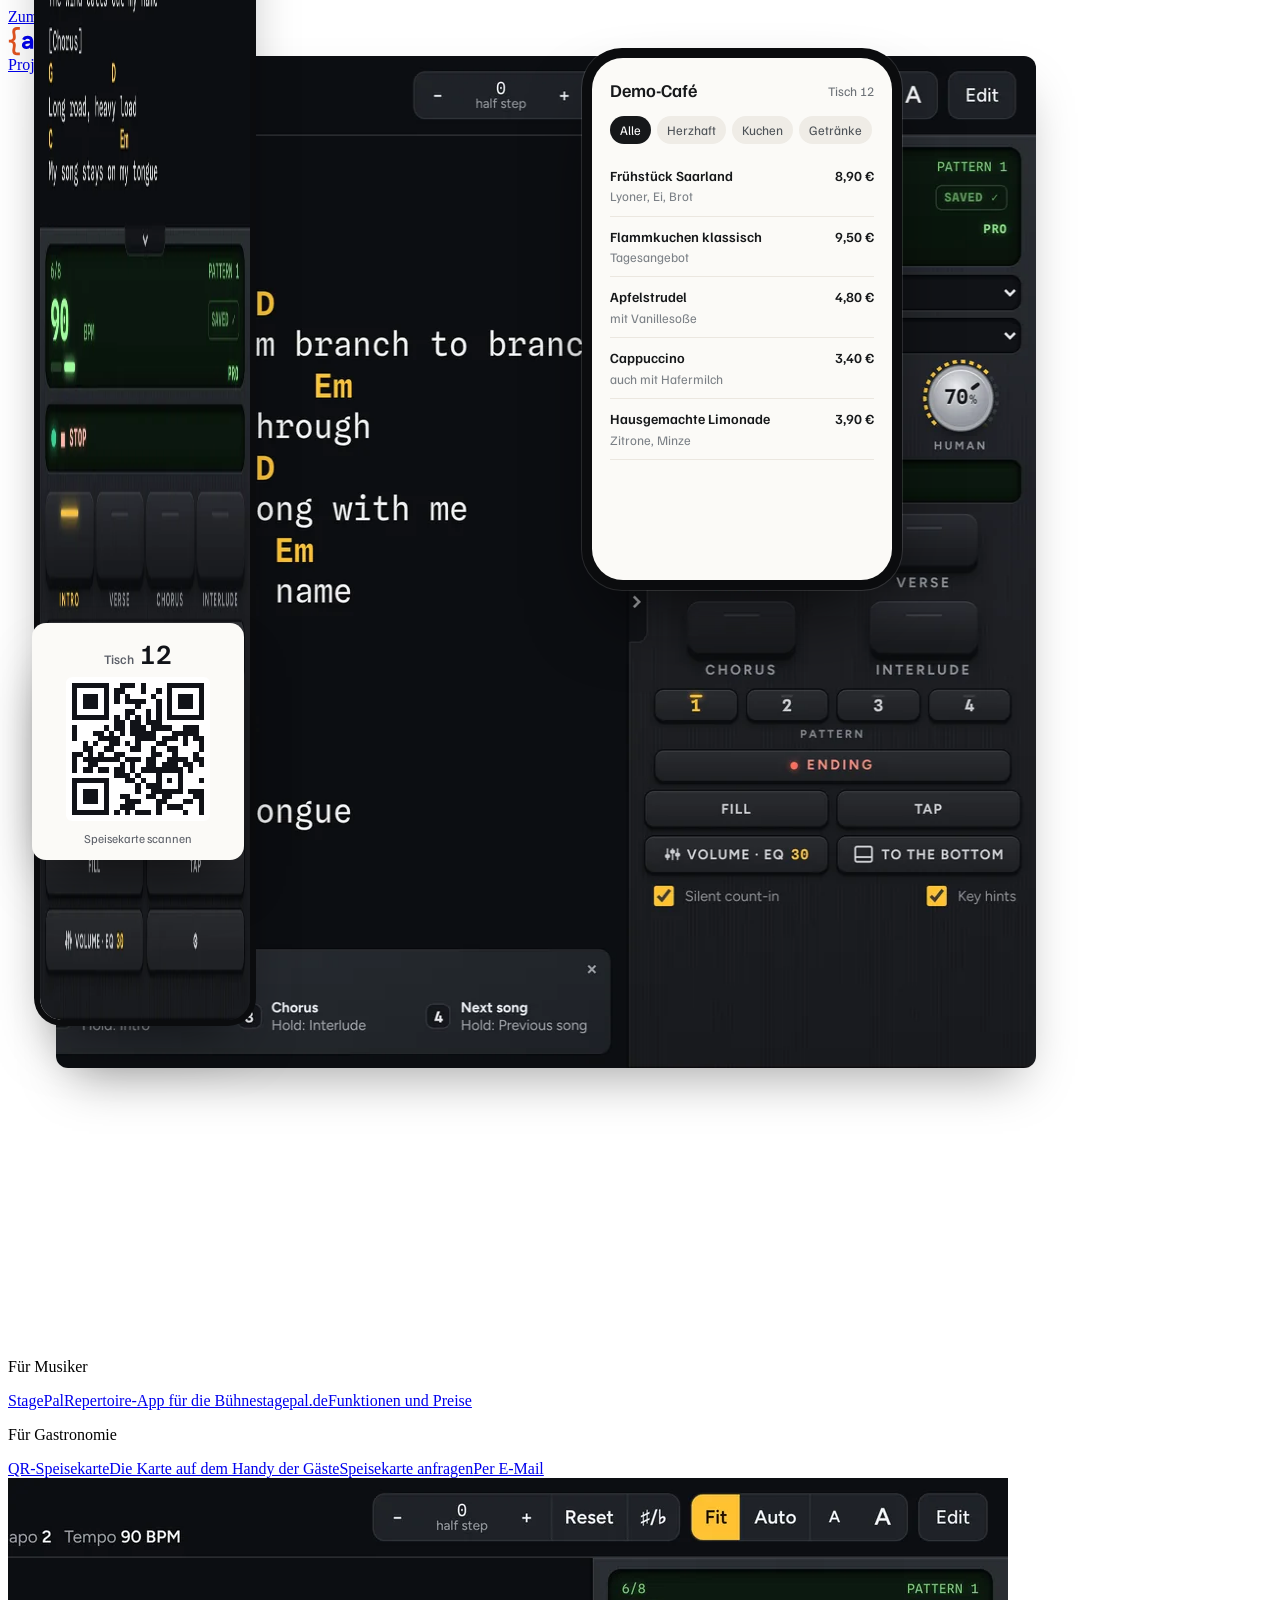
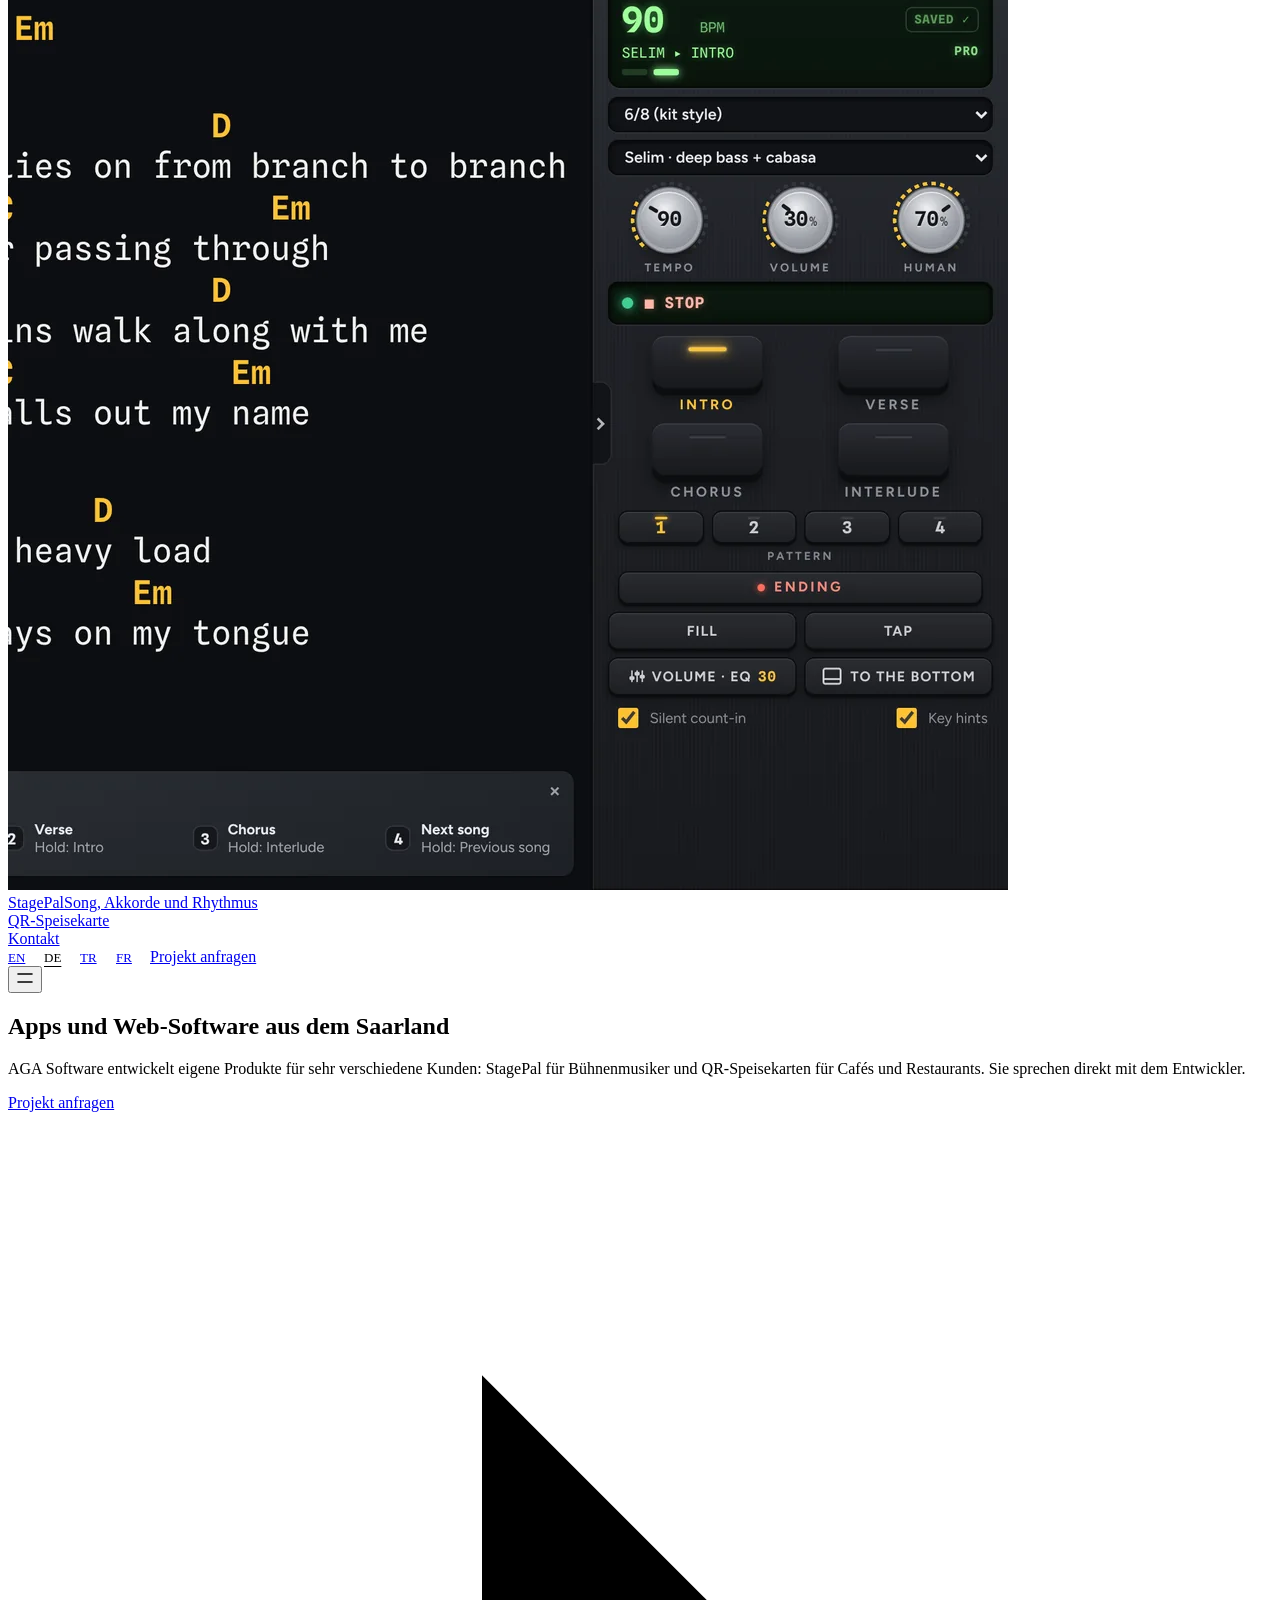
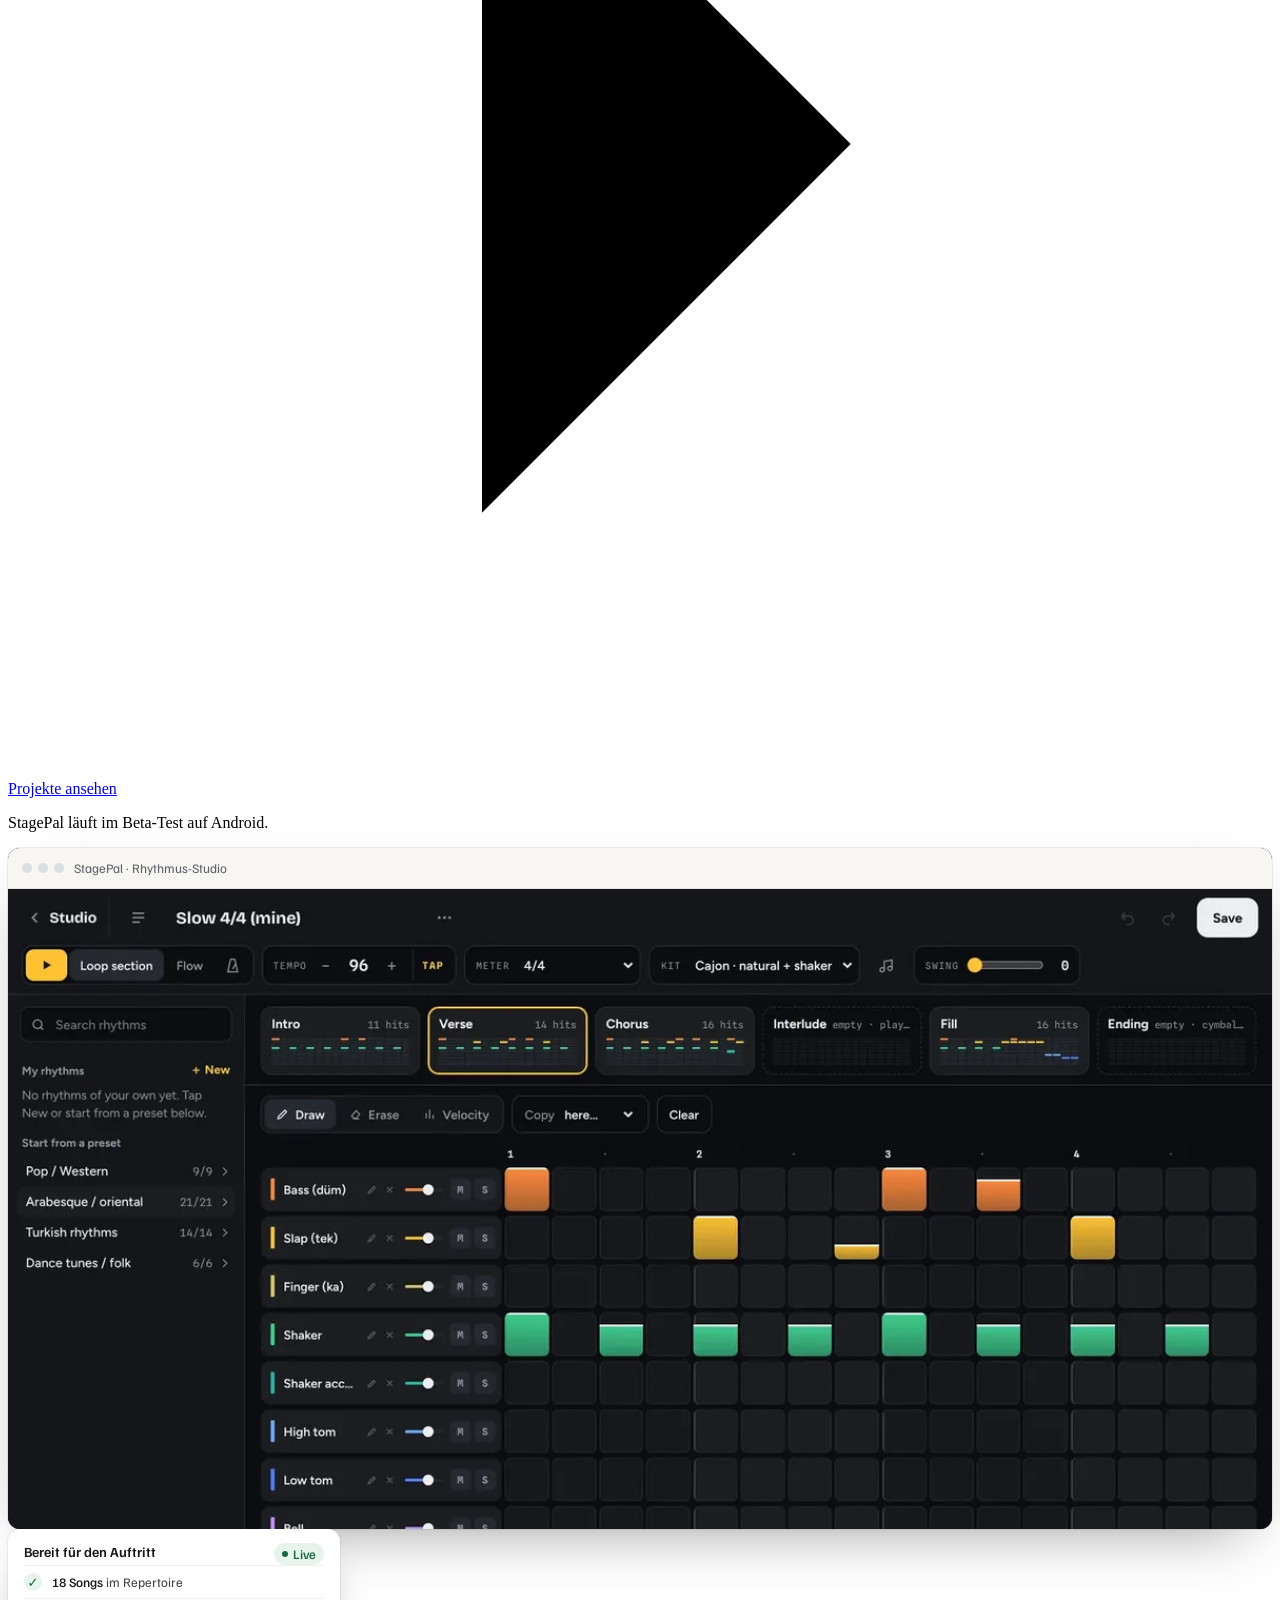
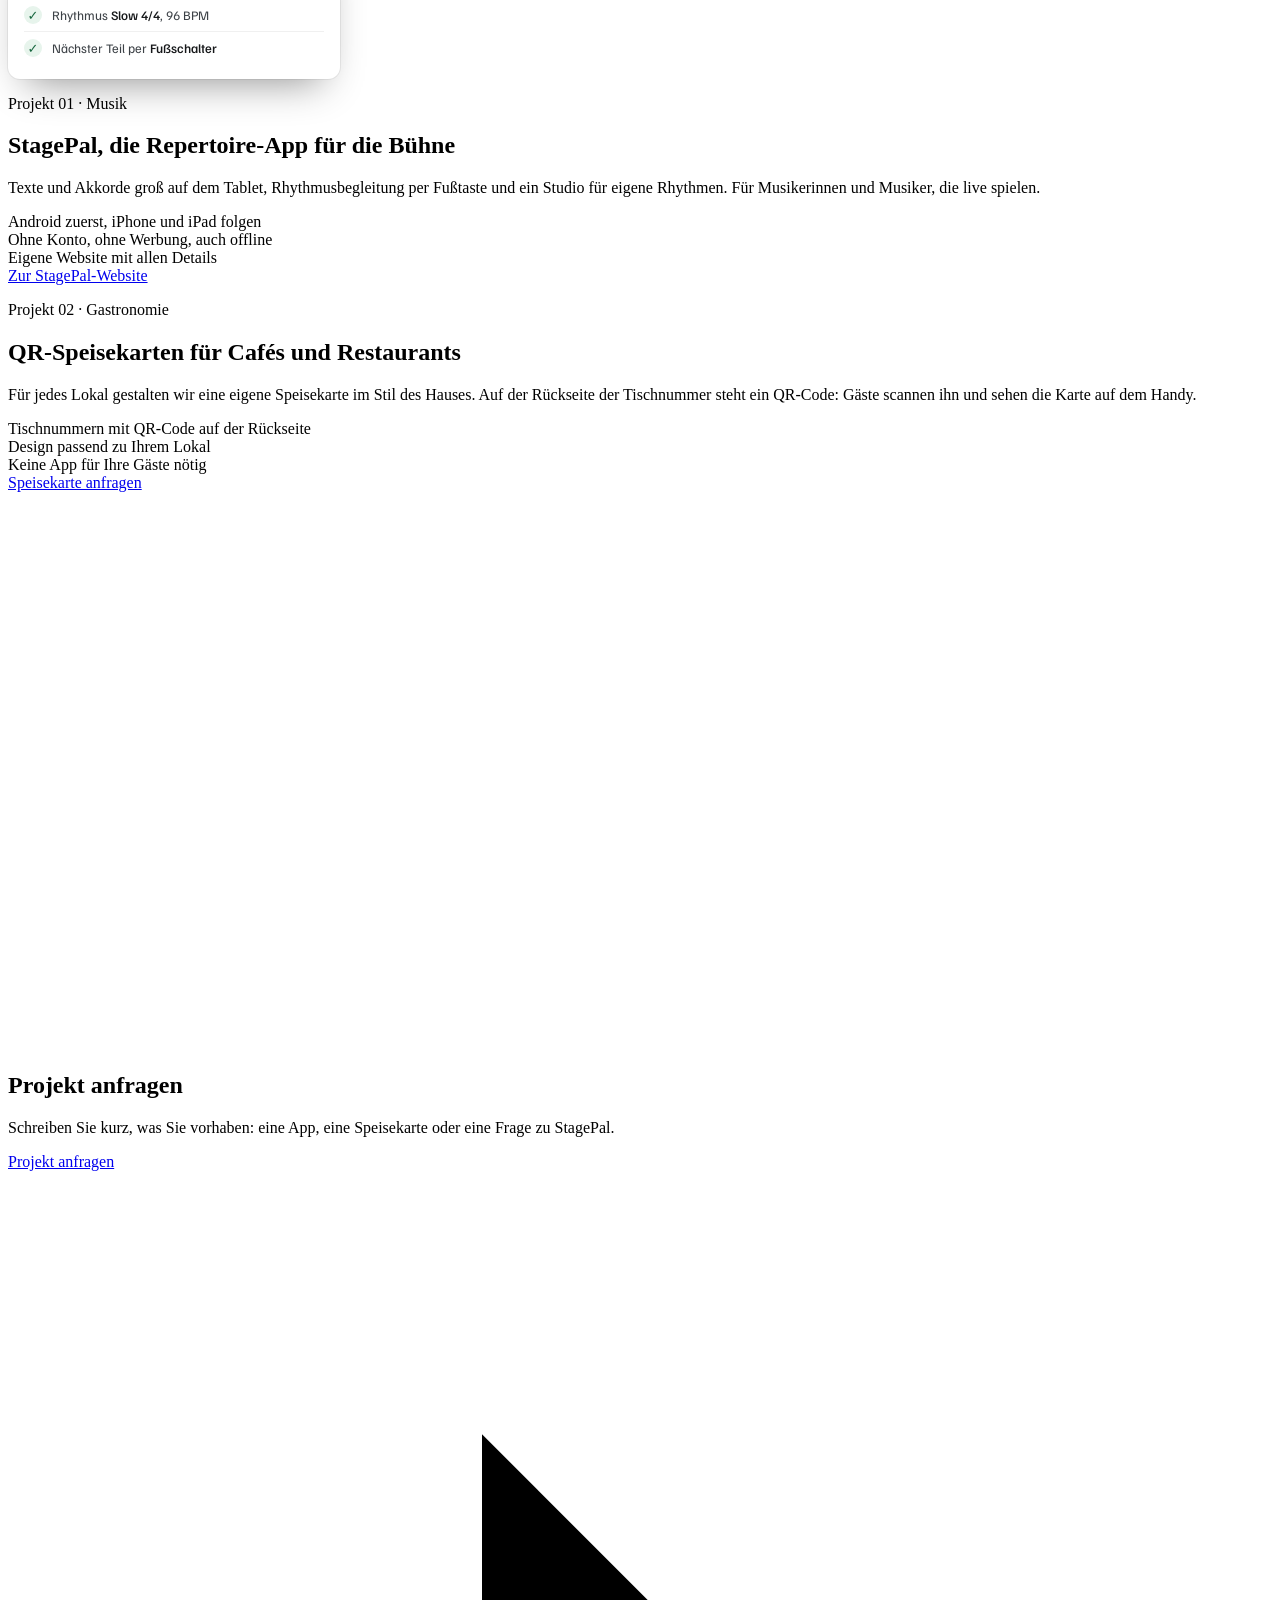
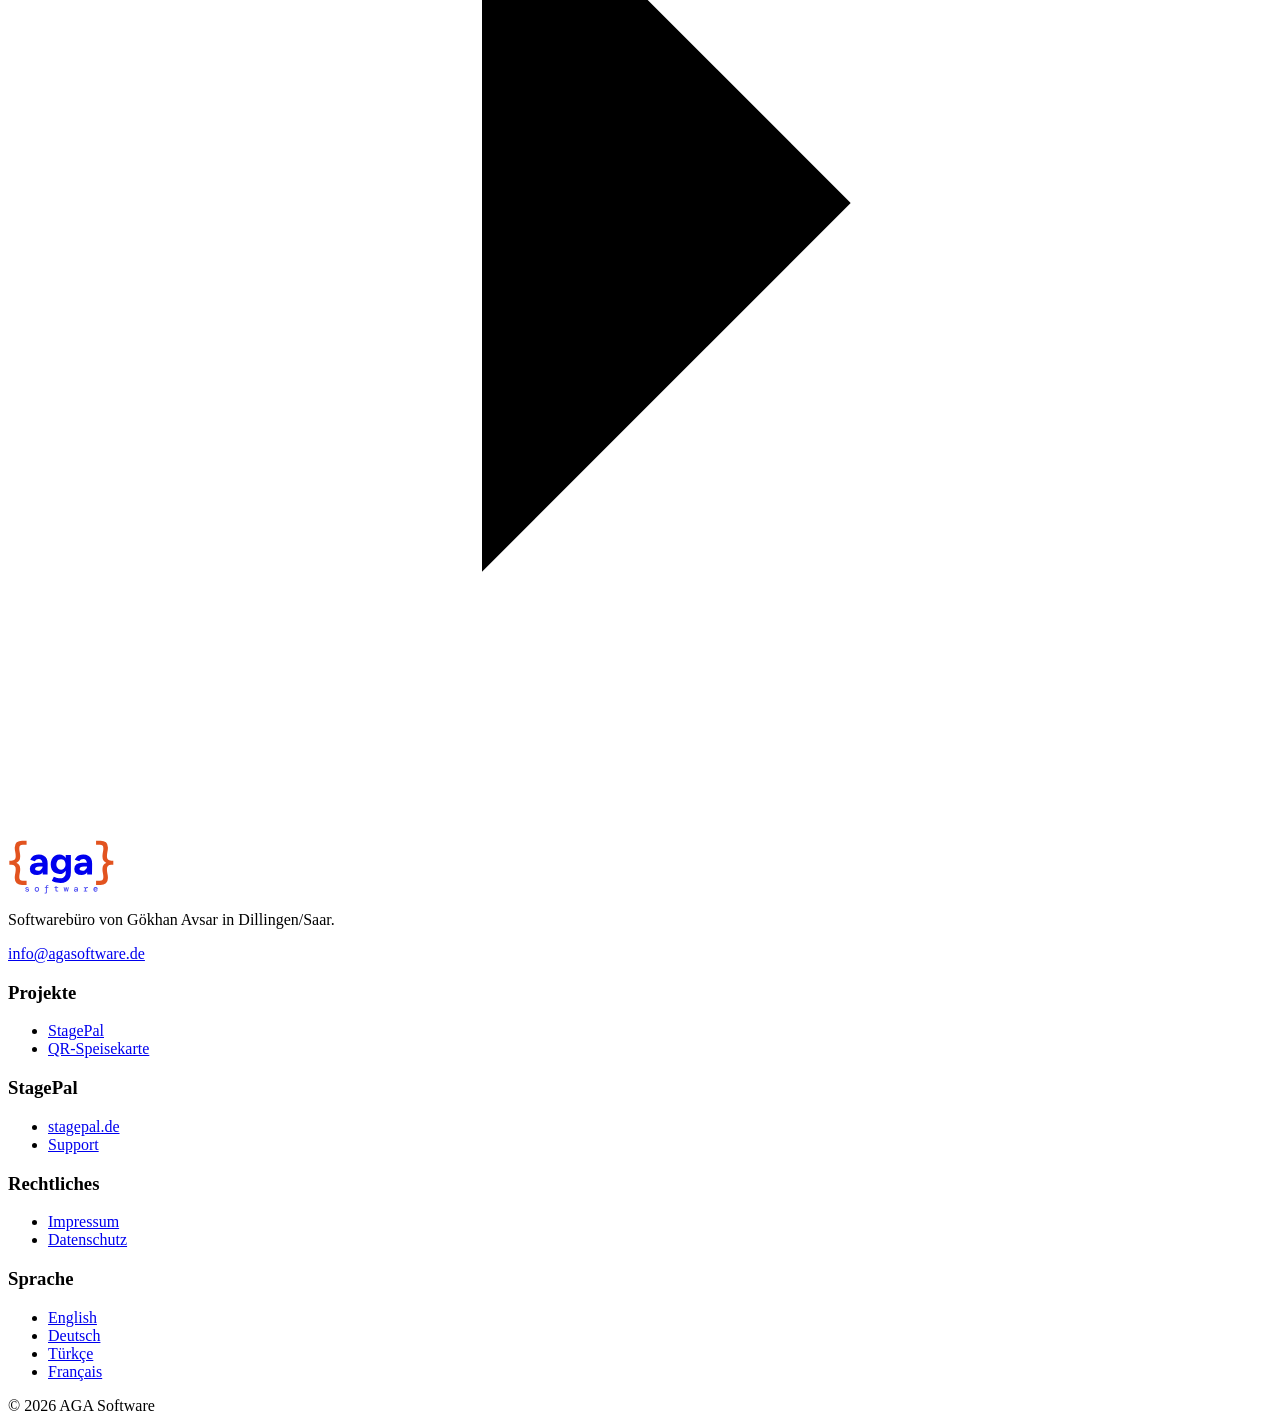
==== commit 9204be66: "QR-Speisekarte richtig beschrieben, Hero-Karte zu StagePal, Abschluss ohne Schriftzug Co-Authored-By" ====
--- a/de/index.html
+++ b/de/index.html
@@ -108,7 +108,7 @@
 /* the guest's view of a QR menu, drawn live on a phone */
 .qr-phonef { min-height: 560px; }
 @media (min-width: 640px) and (max-width: 1023px) { .qr-phonef { min-height: 460px; } }
-.qr-phone { position: absolute; left: 50%; top: 48px; transform: translateX(-50%); width: 300px; padding: 10px; border-radius: 40px; background: #0b0c0e; box-shadow: 0 0 0 1px rgb(255 255 255 / .12), 0 40px 80px -30px rgb(0 0 0 / .8); }
+.qr-phone { position: absolute; left: 58%; top: 48px; transform: translateX(-50%); width: 300px; padding: 10px; border-radius: 40px; background: #0b0c0e; box-shadow: 0 0 0 1px rgb(255 255 255 / .12), 0 40px 80px -30px rgb(0 0 0 / .8); }
 .qr-screen { border-radius: 31px; background: #fbfaf7; color: #16181a; padding: 22px 18px 120px; font: 400 14px/1.4 var(--font-text); }
 .qr-head { display: flex; justify-content: space-between; align-items: center; margin-bottom: 14px; }
 .qr-head b { font: 600 18px/1.2 var(--font-text); }
@@ -121,7 +121,14 @@
 .qr-item em { grid-row: 1; grid-column: 2; font-style: normal; font-variant-numeric: tabular-nums; font-weight: 600; }
 .qr-item.is-out b, .qr-item.is-out em { color: #a2a6ab; text-decoration: line-through; }
 .qr-item .qr-tag { grid-column: 2; justify-self: end; font-size: 12px; color: #a33a12; }
-@media (max-width: 639px) { .qr-phonef { min-height: 440px; } .qr-phone { width: 260px; top: 32px; } }
+/* the table number's back: the venue's QR code */
+.qr-table { position: absolute; left: 32px; bottom: 40px; z-index: 2; width: 180px; padding: 16px 16px 14px; border-radius: 14px; background: #fbfaf7; color: #111318; display: grid; gap: 10px; justify-items: center; box-shadow: 0 30px 60px -24px rgb(0 0 0 / .7); font-family: var(--font-text); }
+.qr-table__no { display: flex; align-items: baseline; gap: 6px; font: 600 28px/1 var(--font-text); }
+.qr-table__no small { font-size: 13px; font-weight: 500; color: #5b5f68; }
+.qr-table__code { width: 132px; padding: 6px; background: #fff; border-radius: 6px; } .qr-table__code svg { display: block; width: 100%; height: auto; }
+.qr-table__cta { font-size: 12px; color: #5b5f68; }
+@media (max-width: 1023px) { .qr-table { left: 20px; bottom: 24px; width: 150px; } .qr-table__code { width: 108px; } }
+@media (max-width: 639px) { .qr-phonef { min-height: 440px; } .qr-phone { width: 230px; top: 32px; left: 62%; } .qr-table { left: 12px; bottom: 20px; width: 128px; padding: 10px; gap: 6px; } .qr-table__no { font-size: 20px; } .qr-table__code { width: 92px; } }
 /* legal pages: one reading column */
 .legal-page .legal { padding: calc(var(--nav) + var(--s-9)) 0 var(--s-9); }
 .legal__body { max-width: 720px; }
@@ -158,7 +165,7 @@
 @media (max-width: 1023px) { .hero__art > .ly-piece--note { left: var(--s-4); bottom: var(--s-4); width: 270px; } }
 </style>
 </head><body>
-<!-- type: software · deal: hero collage, nav nav-mega, close close-word, footer footer-columns, rhythm dark-band, buttons pill, mark: the client's own logo; ground sky; palette: the client's own (brand); type familjen; effect none; moment iris-opens (#qr-menue) -->
+<!-- type: software · deal: hero collage, nav nav-mega, close close-type, footer footer-columns, rhythm dark-band, buttons pill, mark: the client's own logo; ground sky; palette: the client's own (brand); type familjen; effect none; moment iris-opens (#qr-menue) -->
 <!-- client slot: #qr-menue shows a drawn guest view until the client's own QR menu screens arrive -->
 <header class="nav">
   <div class="wrap nav__bar">
@@ -183,16 +190,16 @@
         <div class="btn-row"><a class="btn btn--primary" href="mailto:info@agasoftware.de?subject=Projekt-Anfrage">Projekt anfragen<svg class="m-arrow" viewBox="0 0 12 12" aria-hidden="true"><path class="m-arrow__stem" d="M1 6h8"/><path class="m-arrow__head" d="M4.5 2.5 8 6l-3.5 3.5"/></svg></a><a class="btn btn--secondary" href="#stagepal">Projekte ansehen</a></div>
         <p class="hero__proof">StagePal läuft im Beta-Test auf Android.</p>
       </div>
-      <div class="hero__art span-6 start-7" role="img" aria-label="Das Rhythmus-Studio von StagePal, daneben die Meldung, dass eine QR-Speisekarte aktualisiert ist">
+      <div class="hero__art span-6 start-7" role="img" aria-label="Das Rhythmus-Studio von StagePal mit einem geöffneten Rhythmus und der Liste für den Auftritt">
         <div class="ly-piece ly-piece--main d-win" aria-hidden="true">
           <div class="d-win__bar"><span class="d-win__dots"><i></i><i></i><i></i></span><span>StagePal · Rhythmus-Studio</span></div>
           <img class="d-win__shot" src="/img/studio_en.webp" alt="" fetchpriority="high" width="1600" height="1000" srcset="/img/studio_en-480.webp 480w, /img/studio_en-800.webp 800w, /img/studio_en-1200.webp 1200w, /img/studio_en.webp 1600w" sizes="(max-width: 639px) 480px, 1200px">
         </div>
         <div class="ly-piece ly-piece--note d-card" aria-hidden="true" data-ly-steps="700">
-          <div class="d-card__row"><h5>Speisekarte aktualisiert</h5><span class="d-chip" data-step data-step-at="4">Live</span></div>
-          <div class="d-note__line" data-step><i>✓</i><span><b>Flammkuchen</b> als Tagesangebot</span></div>
-          <div class="d-note__line" data-step><i class="warn">!</i><span><b>Apfelstrudel</b> ausverkauft</span></div>
-          <div class="d-note__line" data-step><i>✓</i><span>QR-Code bleibt gleich, <b>kein Neudruck</b></span></div>
+          <div class="d-card__row"><h5>Bereit für den Auftritt</h5><span class="d-chip" data-step data-step-at="4">Live</span></div>
+          <div class="d-note__line" data-step><i>✓</i><span><b>18 Songs</b> im Repertoire</span></div>
+          <div class="d-note__line" data-step><i>✓</i><span>Rhythmus <b>Slow 4/4</b>, 96 BPM</span></div>
+          <div class="d-note__line" data-step><i>✓</i><span>Nächster Teil per <b>Fußschalter</b></span></div>
         </div>
       </div>
     </div></div>
@@ -210,22 +217,19 @@
   <section class="section ground-inverse" id="qr-menue" aria-labelledby="qr-h" data-moment="iris-opens" data-moment-opts='{"from": "base"}'>
     <div class="wrap">
       <div class="grid grid--top">
-        <div class="span-5 stack-6"><p class="t-label muted">Projekt 02 · Gastronomie</p><h2 id="qr-h">QR-Speisekarten für Cafés und Restaurants</h2><p class="t-lead">Ihre Gäste scannen den Code am Tisch und lesen die Karte auf dem eigenen Handy. Preise, Gerichte und Tagesangebote ändern Sie selbst, der gedruckte Code bleibt derselbe.</p><ul class="plain-facts"><li>Keine App für Ihre Gäste nötig</li><li>Änderungen sofort auf jedem Handy</li><li>Einrichtung gemeinsam mit Ihnen</li></ul><a class="link" href="mailto:info@agasoftware.de?subject=QR-Speisekarte">Speisekarte anfragen</a></div>
-        <div class="frame frame--split qr-phonef span-6 start-7"><div class="stage stage--fade-b"><div class="qr-phone" role="img" aria-label="Die Speisekarte eines Cafés auf dem Handy eines Gastes, mit Tagesangebot und einem ausverkauften Kuchen"><div class="qr-screen" aria-hidden="true">
-      <div class="qr-head"><b>Demo-Café</b><span>Tisch 4</span></div>
-      <div class="qr-tabs"><span class=is-on>Alle</span><span>Herzhaft</span><span>Kuchen</span><span>Getränke</span></div><div class="qr-item"><b>Frühstück Saarland</b><em>8,90 €</em><small>Lyoner, Ei, Brot</small></div><div class="qr-item"><b>Flammkuchen klassisch</b><em>9,50 €</em><small>Tagesangebot</small><span class=qr-tag>Heute</span></div><div class="qr-item is-out"><b>Apfelstrudel</b><em>4,80 €</em><small>mit Vanillesoße</small><span class=qr-tag>Ausverkauft</span></div><div class="qr-item"><b>Cappuccino</b><em>3,40 €</em><small>auch mit Hafermilch</small></div><div class="qr-item"><b>Hausgemachte Limonade</b><em>3,90 €</em><small>Zitrone, Minze</small></div></div></div></div></div>
+        <div class="span-5 stack-6"><p class="t-label muted">Projekt 02 · Gastronomie</p><h2 id="qr-h">QR-Speisekarten für Cafés und Restaurants</h2><p class="t-lead">Für jedes Lokal gestalten wir eine eigene Speisekarte im Stil des Hauses. Auf der Rückseite der Tischnummer steht ein QR-Code: Gäste scannen ihn und sehen die Karte auf dem Handy.</p><ul class="plain-facts"><li>Tischnummern mit QR-Code auf der Rückseite</li><li>Design passend zu Ihrem Lokal</li><li>Keine App für Ihre Gäste nötig</li></ul><a class="link" href="mailto:info@agasoftware.de?subject=QR-Speisekarte">Speisekarte anfragen</a></div>
+        <div class="frame frame--split qr-phonef span-6 start-7"><div class="stage stage--fade-b"><div class="qr-table" aria-hidden="true"><span class="qr-table__no"><small>Tisch</small>12</span><div class="qr-table__code"><svg viewBox="0 0 25 25" shape-rendering="crispEdges" aria-hidden="true"><path d="M0 0h1v1h-1zM1 0h1v1h-1zM2 0h1v1h-1zM3 0h1v1h-1zM4 0h1v1h-1zM5 0h1v1h-1zM6 0h1v1h-1zM9 0h1v1h-1zM10 0h1v1h-1zM11 0h1v1h-1zM13 0h1v1h-1zM18 0h1v1h-1zM19 0h1v1h-1zM20 0h1v1h-1zM21 0h1v1h-1zM22 0h1v1h-1zM23 0h1v1h-1zM24 0h1v1h-1zM0 1h1v1h-1zM6 1h1v1h-1zM8 1h1v1h-1zM9 1h1v1h-1zM13 1h1v1h-1zM16 1h1v1h-1zM18 1h1v1h-1zM24 1h1v1h-1zM0 2h1v1h-1zM2 2h1v1h-1zM3 2h1v1h-1zM4 2h1v1h-1zM6 2h1v1h-1zM8 2h1v1h-1zM10 2h1v1h-1zM15 2h1v1h-1zM18 2h1v1h-1zM20 2h1v1h-1zM21 2h1v1h-1zM22 2h1v1h-1zM24 2h1v1h-1zM0 3h1v1h-1zM2 3h1v1h-1zM3 3h1v1h-1zM4 3h1v1h-1zM6 3h1v1h-1zM8 3h1v1h-1zM10 3h1v1h-1zM11 3h1v1h-1zM12 3h1v1h-1zM13 3h1v1h-1zM16 3h1v1h-1zM18 3h1v1h-1zM20 3h1v1h-1zM21 3h1v1h-1zM22 3h1v1h-1zM24 3h1v1h-1zM0 4h1v1h-1zM2 4h1v1h-1zM3 4h1v1h-1zM4 4h1v1h-1zM6 4h1v1h-1zM12 4h1v1h-1zM16 4h1v1h-1zM18 4h1v1h-1zM20 4h1v1h-1zM21 4h1v1h-1zM22 4h1v1h-1zM24 4h1v1h-1zM0 5h1v1h-1zM6 5h1v1h-1zM10 5h1v1h-1zM11 5h1v1h-1zM14 5h1v1h-1zM16 5h1v1h-1zM18 5h1v1h-1zM24 5h1v1h-1zM0 6h1v1h-1zM1 6h1v1h-1zM2 6h1v1h-1zM3 6h1v1h-1zM4 6h1v1h-1zM5 6h1v1h-1zM6 6h1v1h-1zM8 6h1v1h-1zM10 6h1v1h-1zM12 6h1v1h-1zM14 6h1v1h-1zM16 6h1v1h-1zM18 6h1v1h-1zM19 6h1v1h-1zM20 6h1v1h-1zM21 6h1v1h-1zM22 6h1v1h-1zM23 6h1v1h-1zM24 6h1v1h-1zM8 7h1v1h-1zM9 7h1v1h-1zM11 7h1v1h-1zM12 7h1v1h-1zM14 7h1v1h-1zM15 7h1v1h-1zM16 7h1v1h-1zM0 8h1v1h-1zM6 8h1v1h-1zM8 8h1v1h-1zM9 8h1v1h-1zM11 8h1v1h-1zM12 8h1v1h-1zM13 8h1v1h-1zM15 8h1v1h-1zM16 8h1v1h-1zM17 8h1v1h-1zM18 8h1v1h-1zM21 8h1v1h-1zM22 8h1v1h-1zM23 8h1v1h-1zM0 9h1v1h-1zM4 9h1v1h-1zM5 9h1v1h-1zM7 9h1v1h-1zM9 9h1v1h-1zM11 9h1v1h-1zM12 9h1v1h-1zM13 9h1v1h-1zM14 9h1v1h-1zM15 9h1v1h-1zM19 9h1v1h-1zM20 9h1v1h-1zM21 9h1v1h-1zM22 9h1v1h-1zM23 9h1v1h-1zM0 10h1v1h-1zM5 10h1v1h-1zM6 10h1v1h-1zM7 10h1v1h-1zM8 10h1v1h-1zM12 10h1v1h-1zM13 10h1v1h-1zM14 10h1v1h-1zM15 10h1v1h-1zM17 10h1v1h-1zM18 10h1v1h-1zM19 10h1v1h-1zM21 10h1v1h-1zM23 10h1v1h-1zM24 10h1v1h-1zM2 11h1v1h-1zM4 11h1v1h-1zM7 11h1v1h-1zM8 11h1v1h-1zM10 11h1v1h-1zM12 11h1v1h-1zM16 11h1v1h-1zM17 11h1v1h-1zM21 11h1v1h-1zM24 11h1v1h-1zM2 12h1v1h-1zM3 12h1v1h-1zM6 12h1v1h-1zM7 12h1v1h-1zM11 12h1v1h-1zM12 12h1v1h-1zM15 12h1v1h-1zM18 12h1v1h-1zM19 12h1v1h-1zM24 12h1v1h-1zM0 13h1v1h-1zM1 13h1v1h-1zM3 13h1v1h-1zM5 13h1v1h-1zM8 13h1v1h-1zM9 13h1v1h-1zM15 13h1v1h-1zM16 13h1v1h-1zM19 13h1v1h-1zM23 13h1v1h-1zM0 14h1v1h-1zM2 14h1v1h-1zM3 14h1v1h-1zM4 14h1v1h-1zM5 14h1v1h-1zM6 14h1v1h-1zM7 14h1v1h-1zM8 14h1v1h-1zM10 14h1v1h-1zM11 14h1v1h-1zM12 14h1v1h-1zM14 14h1v1h-1zM15 14h1v1h-1zM18 14h1v1h-1zM19 14h1v1h-1zM20 14h1v1h-1zM21 14h1v1h-1zM23 14h1v1h-1zM24 14h1v1h-1zM0 15h1v1h-1zM3 15h1v1h-1zM4 15h1v1h-1zM9 15h1v1h-1zM11 15h1v1h-1zM14 15h1v1h-1zM15 15h1v1h-1zM17 15h1v1h-1zM18 15h1v1h-1zM19 15h1v1h-1zM21 15h1v1h-1zM22 15h1v1h-1zM24 15h1v1h-1zM0 16h1v1h-1zM2 16h1v1h-1zM3 16h1v1h-1zM5 16h1v1h-1zM6 16h1v1h-1zM8 16h1v1h-1zM9 16h1v1h-1zM11 16h1v1h-1zM13 16h1v1h-1zM14 16h1v1h-1zM15 16h1v1h-1zM16 16h1v1h-1zM17 16h1v1h-1zM18 16h1v1h-1zM19 16h1v1h-1zM20 16h1v1h-1zM22 16h1v1h-1zM8 17h1v1h-1zM9 17h1v1h-1zM10 17h1v1h-1zM12 17h1v1h-1zM16 17h1v1h-1zM20 17h1v1h-1zM0 18h1v1h-1zM1 18h1v1h-1zM2 18h1v1h-1zM3 18h1v1h-1zM4 18h1v1h-1zM5 18h1v1h-1zM6 18h1v1h-1zM10 18h1v1h-1zM11 18h1v1h-1zM13 18h1v1h-1zM16 18h1v1h-1zM18 18h1v1h-1zM20 18h1v1h-1zM24 18h1v1h-1zM0 19h1v1h-1zM6 19h1v1h-1zM12 19h1v1h-1zM14 19h1v1h-1zM15 19h1v1h-1zM16 19h1v1h-1zM20 19h1v1h-1zM0 20h1v1h-1zM2 20h1v1h-1zM3 20h1v1h-1zM4 20h1v1h-1zM6 20h1v1h-1zM12 20h1v1h-1zM15 20h1v1h-1zM16 20h1v1h-1zM17 20h1v1h-1zM18 20h1v1h-1zM19 20h1v1h-1zM20 20h1v1h-1zM22 20h1v1h-1zM23 20h1v1h-1zM24 20h1v1h-1zM0 21h1v1h-1zM2 21h1v1h-1zM3 21h1v1h-1zM4 21h1v1h-1zM6 21h1v1h-1zM9 21h1v1h-1zM10 21h1v1h-1zM14 21h1v1h-1zM15 21h1v1h-1zM17 21h1v1h-1zM18 21h1v1h-1zM23 21h1v1h-1zM24 21h1v1h-1zM0 22h1v1h-1zM2 22h1v1h-1zM3 22h1v1h-1zM4 22h1v1h-1zM6 22h1v1h-1zM10 22h1v1h-1zM11 22h1v1h-1zM12 22h1v1h-1zM16 22h1v1h-1zM17 22h1v1h-1zM21 22h1v1h-1zM22 22h1v1h-1zM24 22h1v1h-1zM0 23h1v1h-1zM6 23h1v1h-1zM9 23h1v1h-1zM10 23h1v1h-1zM11 23h1v1h-1zM16 23h1v1h-1zM18 23h1v1h-1zM19 23h1v1h-1zM20 23h1v1h-1zM24 23h1v1h-1zM0 24h1v1h-1zM1 24h1v1h-1zM2 24h1v1h-1zM3 24h1v1h-1zM4 24h1v1h-1zM5 24h1v1h-1zM6 24h1v1h-1zM8 24h1v1h-1zM10 24h1v1h-1zM12 24h1v1h-1zM13 24h1v1h-1zM14 24h1v1h-1zM16 24h1v1h-1zM21 24h1v1h-1zM24 24h1v1h-1z" fill="#111318"/></svg></div><span class="qr-table__cta">Speisekarte scannen</span></div><div class="qr-phone" role="img" aria-label="Eine Tischnummer mit QR-Code auf der Rückseite und die Speisekarte eines Cafés auf dem Handy eines Gastes"><div class="qr-screen" aria-hidden="true">
+      <div class="qr-head"><b>Demo-Café</b><span>Tisch 12</span></div>
+      <div class="qr-tabs"><span class=is-on>Alle</span><span>Herzhaft</span><span>Kuchen</span><span>Getränke</span></div><div class="qr-item"><b>Frühstück Saarland</b><em>8,90 €</em><small>Lyoner, Ei, Brot</small></div><div class="qr-item"><b>Flammkuchen klassisch</b><em>9,50 €</em><small>Tagesangebot</small></div><div class="qr-item"><b>Apfelstrudel</b><em>4,80 €</em><small>mit Vanillesoße</small></div><div class="qr-item"><b>Cappuccino</b><em>3,40 €</em><small>auch mit Hafermilch</small></div><div class="qr-item"><b>Hausgemachte Limonade</b><em>3,90 €</em><small>Zitrone, Minze</small></div></div></div></div></div>
       </div>
     </div>
   </section>
 </main>
 <footer class="footer closing" id="contact" aria-labelledby="close-h">
   <div class="wrap">
-    <div class="closing__cta close--word">
-      <div class="section-head--split">
-        <div><h2 id="close-h">Projekt anfragen</h2><p class="t-lead">Schreiben Sie kurz, was Sie vorhaben: eine App, eine Speisekarte oder eine Frage zu StagePal.</p></div>
-        <a class="btn btn--primary" href="mailto:info@agasoftware.de?subject=Projekt-Anfrage">Projekt anfragen<svg class="m-arrow" viewBox="0 0 12 12" aria-hidden="true"><path class="m-arrow__stem" d="M1 6h8"/><path class="m-arrow__head" d="M4.5 2.5 8 6l-3.5 3.5"/></svg></a>
-      </div>
-      <p class="close__word" aria-hidden="true">aga</p>
+    <div class="closing__cta close--type">
+      <div class="section-head"><h2 id="close-h">Projekt anfragen</h2><p>Schreiben Sie kurz, was Sie vorhaben: eine App, eine Speisekarte oder eine Frage zu StagePal.</p></div>
+      <a class="btn btn--primary btn--xl btn--wide" href="mailto:info@agasoftware.de?subject=Projekt-Anfrage">Projekt anfragen<svg class="m-arrow" viewBox="0 0 12 12" aria-hidden="true"><path class="m-arrow__stem" d="M1 6h8"/><path class="m-arrow__head" d="M4.5 2.5 8 6l-3.5 3.5"/></svg></a>
     </div>
     <div class="closing__links">
       <div class="grid">
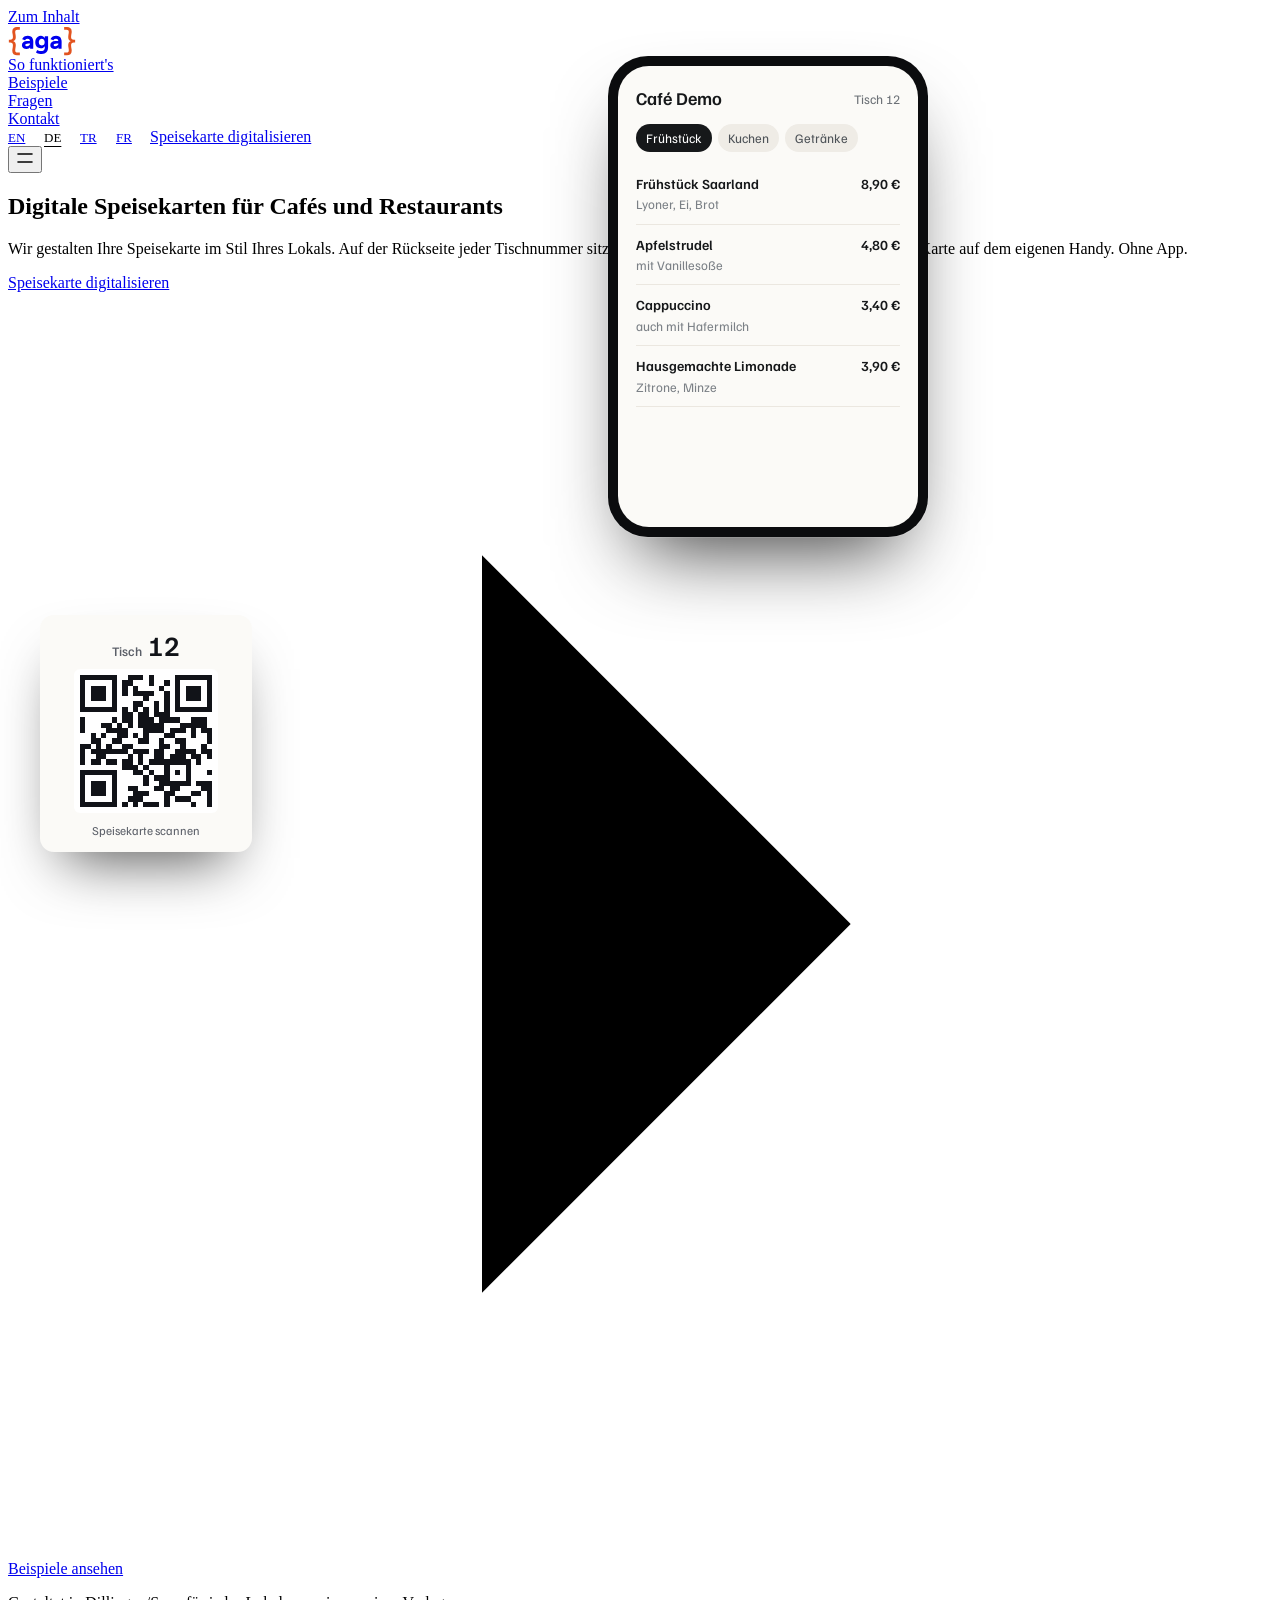
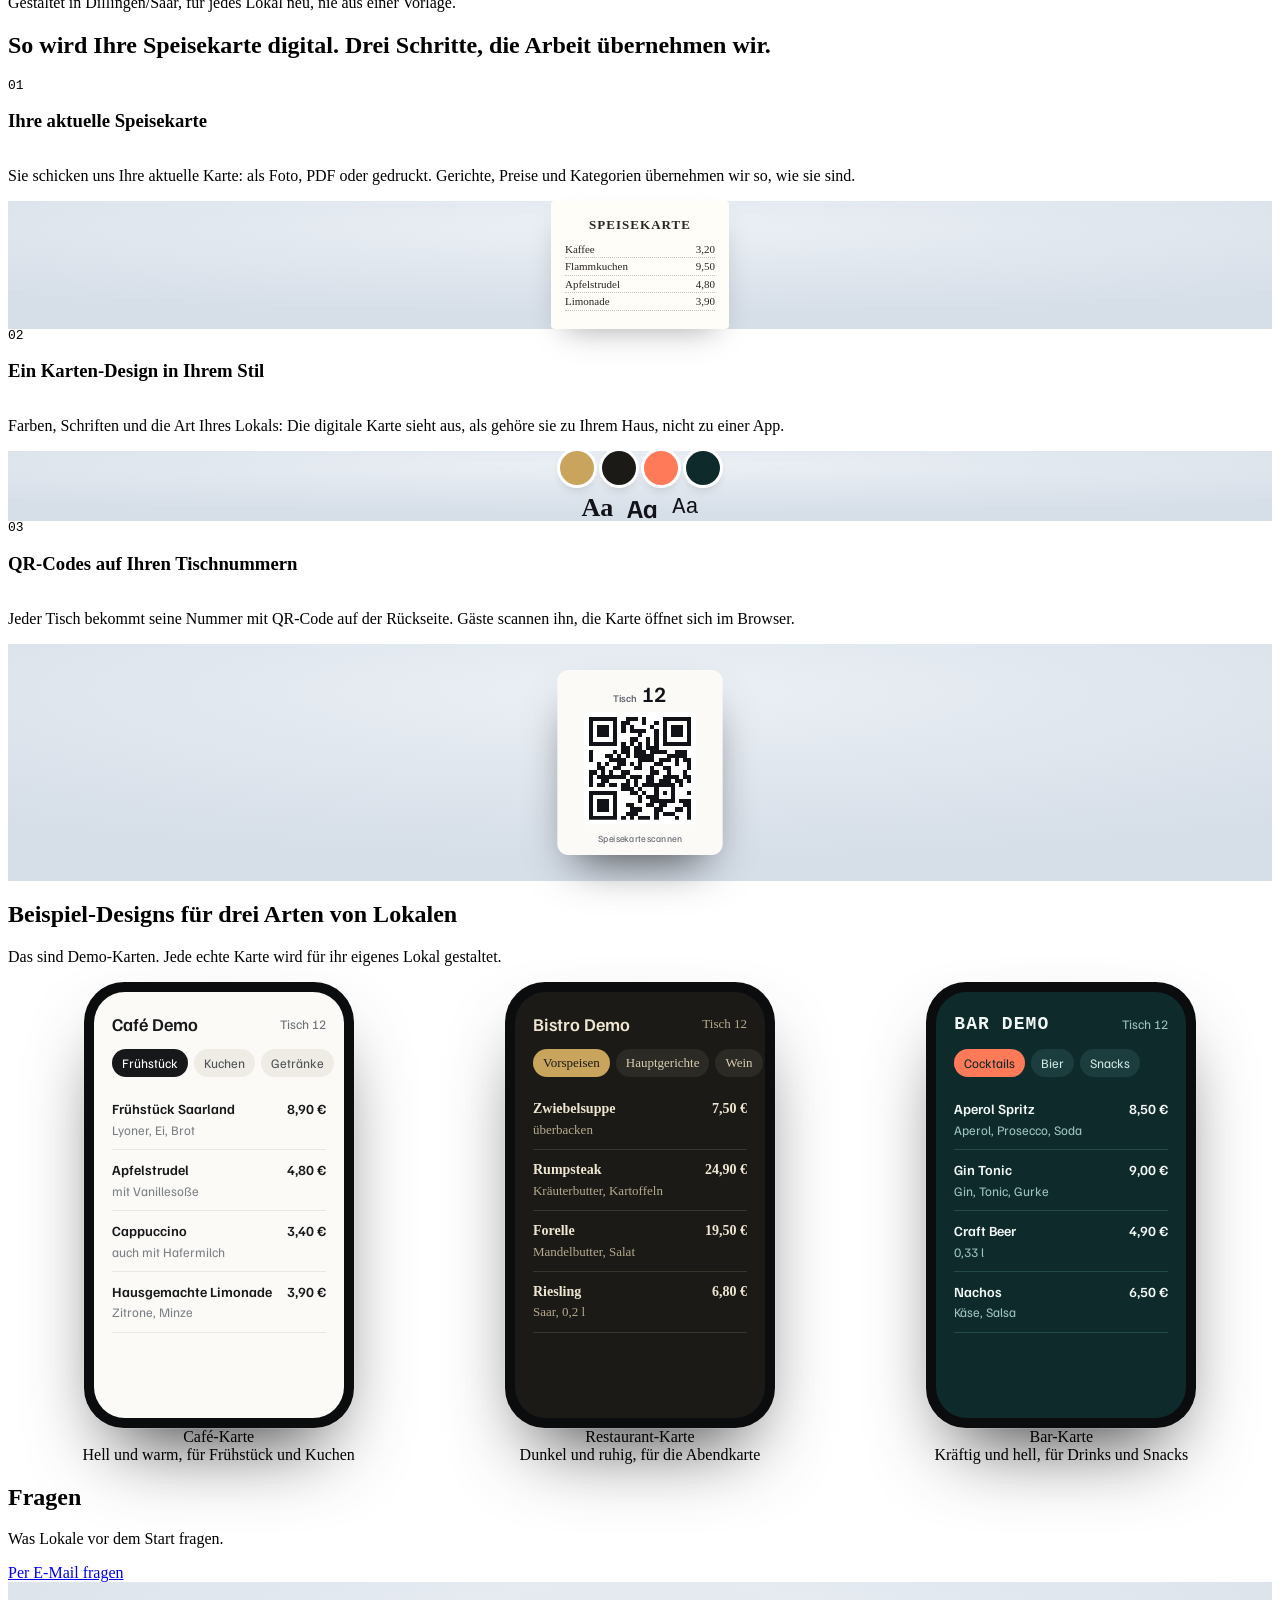
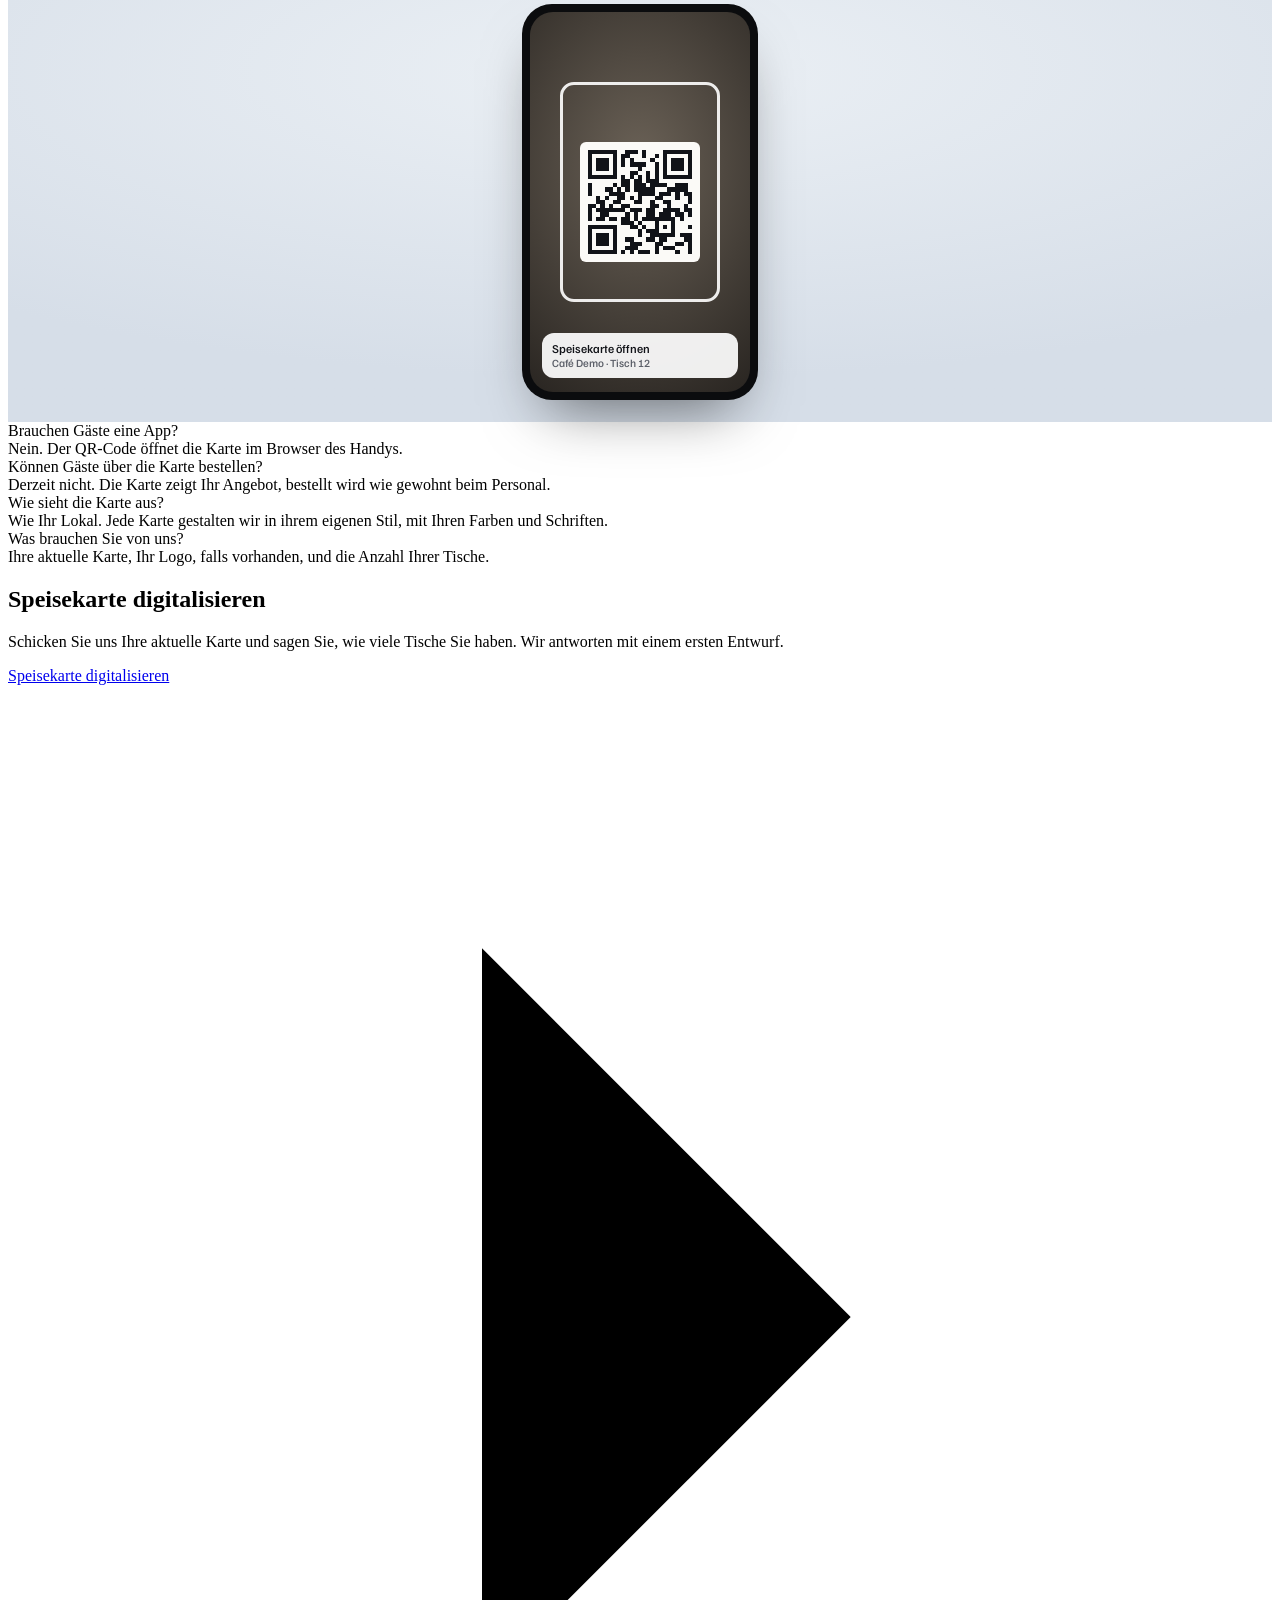
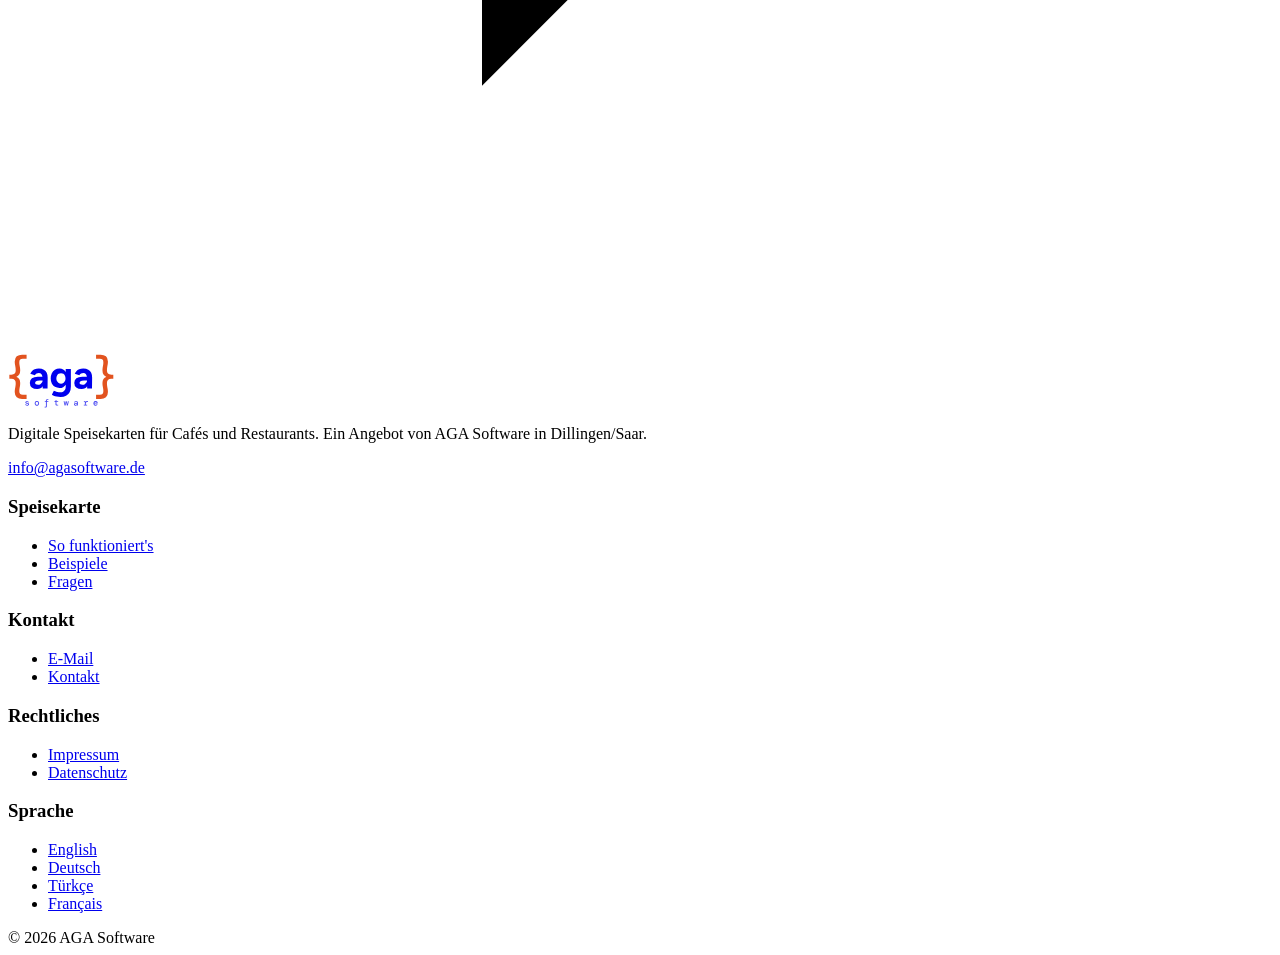
==== commit a7fe223d: "agasoftware.de: nur noch digitale QR-Speisekarten; StagePal getrennt Co-Authored-By: Claude Opus 5.5" ====
--- a/de/index.html
+++ b/de/index.html
@@ -3,11 +3,11 @@
 <head>
 <meta charset="utf-8">
 <meta name="viewport" content="width=device-width, initial-scale=1, viewport-fit=cover">
-<title>AGA Software: Apps und Web-Software aus dem Saarland</title>
-<meta name="description" content="AGA Software entwickelt eigene Produkte: StagePal, die Repertoire-App für Bühnenmusiker, und QR-Speisekarten für Cafés und Restaurants.">
+<title>AGA Software: digitale QR-Speisekarten für Cafés und Restaurants</title>
+<meta name="description" content="Wir gestalten Ihre Speisekarte im Stil Ihres Lokals. Gäste scannen den QR-Code auf der Rückseite der Tischnummer und lesen die Karte auf dem Handy.">
 <meta property="og:type" content="website">
-<meta property="og:title" content="AGA Software: Apps und Web-Software aus dem Saarland">
-<meta property="og:description" content="AGA Software entwickelt eigene Produkte: StagePal, die Repertoire-App für Bühnenmusiker, und QR-Speisekarten für Cafés und Restaurants.">
+<meta property="og:title" content="AGA Software: digitale QR-Speisekarten für Cafés und Restaurants">
+<meta property="og:description" content="Wir gestalten Ihre Speisekarte im Stil Ihres Lokals. Gäste scannen den QR-Code auf der Rückseite der Tischnummer und lesen die Karte auf dem Handy.">
 <meta property="og:image" content="https://agasoftware.de/share.jpg">
 <meta name="twitter:card" content="summary_large_image">
 <link rel="icon" href="/favicon.svg" type="image/svg+xml">
@@ -100,7 +100,7 @@
 .hero__art .d-win__body { min-height: 680px; }
 .d-chip--new { background: #fde7dd; color: #a33a12; }
 @media (max-width: 639px) { .d-win .d-row:nth-child(n+3) { display: none; } .d-win .d-row { grid-template-columns: 36px minmax(0, 1fr) 64px; } .d-win .d-row .d-chip { display: none; } }
-/* the StagePal split: the app's own screen cut by the frame's right and bottom */
+/* (unused) */
 .aga-shot { position: absolute; left: var(--ax); top: var(--ay); width: 980px; max-width: none; border-radius: 12px; box-shadow: 0 24px 48px -16px rgb(0 0 0 / .35); }
 @media (max-width: 639px) { .aga-shot { width: 620px; left: 24px; top: 24px; } }
 .plain-facts { list-style: none; margin-bottom: 0; padding: 0; display: grid; gap: var(--s-2); }
@@ -138,11 +138,14 @@
 .legal__body a { color: var(--ink); text-decoration: underline; text-underline-offset: 3px; }
 @media (max-width: 400px) { .nav .nav__actions { display: none !important; } .nav .nav__toggle { margin-left: auto !important; } }
 
-/* hero window: StagePal's rhythm studio, the app's own screen */
+/* hero window */
+.dev-img { display: block; width: 100%; height: 100%; object-fit: contain; object-position: center; }
+.hero__art .aga-hero-dev { position: absolute; inset: 28px; width: calc(100% - 56px); height: calc(100% - 56px); }
+.aga-devf { aspect-ratio: 3 / 2; padding: 20px; display: grid; place-items: center; background: radial-gradient(70% 60% at 50% 40%, var(--ground-surface, #e6ecf2), var(--surface)); }
 .d-win__shot { display: block; width: 100%; height: 640px; object-fit: cover; object-position: 0 0; }
 .hero__art .d-win { background: #101114; }
 .hero__art .d-win .d-win__bar { background: #f7f6f3; }
-/* the StagePal split: the tablet screen cut by the frame, the phone over its lower left */
+/* device frame */
 .aga-phone { position: absolute; left: 40px; bottom: -120px; width: 210px; border-radius: 22px; box-shadow: 0 0 0 6px #0b0c0e, 0 30px 60px -20px rgb(0 0 0 / .55); }
 @media (max-width: 1023px) { .aga-phone { width: 170px; left: 24px; bottom: -140px; } }
 @media (max-width: 639px) { .aga-phone { width: 130px; left: 16px; bottom: -110px; } }
@@ -163,21 +166,61 @@
 .d-note__line b { font-weight: 500; color: #16181a; }
 .hero__proof { font-size: var(--t-small); color: var(--muted); }
 @media (max-width: 1023px) { .hero__art > .ly-piece--note { left: var(--s-4); bottom: var(--s-4); width: 270px; } }
+
+/* the hero art: a guest's phone with the menu, and the table number with the QR code on its back */
+.hero__art .qr-phone { left: 60%; top: 56px; }
+.hero__art .qr-table { left: 40px; bottom: 48px; }
+/* how it works: three cards, each with a small drawn visual */
+.how { margin-top: var(--s-8); }
+.how .card { display: grid; gap: var(--s-3); align-content: start; }
+.how .panel { --p-h: 220px; position: relative; display: grid; place-items: center; background: radial-gradient(80% 70% at 50% 20%, color-mix(in oklab, var(--ground-surface, #e6ecf2) 80%, white), var(--ground-bg, #d6dee8)); }
+.how__n { font: 500 13px/1 var(--font-mono); color: var(--muted); }
+.paper { width: 150px; padding: 14px 14px 18px; background: #fffdf8; border-radius: 4px; box-shadow: 0 14px 30px -14px rgb(0 0 0 / .35); font: 400 11px/1.5 Georgia, serif; color: #2b2622; }
+.paper b { display: block; font-size: 13px; margin-bottom: 6px; text-align: center; letter-spacing: .08em; }
+.paper i { display: flex; justify-content: space-between; font-style: normal; border-bottom: 1px dotted #c9c2b6; }
+.swatches { display: grid; gap: 10px; justify-items: center; }
+.swatches > div { display: flex; gap: 8px; } .swatches span { width: 34px; height: 34px; border-radius: 50%; box-shadow: 0 0 0 3px #fff, 0 6px 14px -6px rgb(0 0 0 / .4); }
+.swatches em { font-style: normal; display: flex; gap: 14px; color: #111318; } .swatches em b { font: 600 26px/1 Georgia, serif; } .swatches em u { font: 600 26px/1 var(--font-text); text-decoration: none; } .swatches em s { font: 500 22px/1.2 var(--font-mono); text-decoration: none; }
+.how .qr-table { position: static; transform: scale(.78); }
+@media (max-width: 1023px) { .how > .card { grid-column: 1 / -1; } .how .card { grid-template-columns: minmax(0, 5fr) minmax(0, 7fr); column-gap: var(--s-6); } .how .panel { grid-column: 2; grid-row: 1 / 4; --p-h: 200px; } }
+@media (max-width: 639px) { .how { gap: var(--s-5); margin-top: var(--s-6); } .how .card { grid-template-columns: minmax(0, 1fr) 132px; column-gap: var(--s-4); } .how .panel { --p-h: 132px; transform: none; overflow: hidden; } .how .panel > * { transform: scale(.55); } }
+/* sample designs: three venue styles on three phones */
+.samples { display: grid; grid-template-columns: repeat(3, minmax(0, 1fr)); gap: var(--s-6); margin-top: var(--s-8); }
+.sample { display: grid; gap: var(--s-3); justify-items: center; text-align: center; }
+.sample .qr-phone { position: relative; left: auto; top: auto; transform: none; width: 100%; max-width: 280px; }
+.sample .qr-screen { padding-bottom: 24px; min-height: 380px; text-align: left; }
+.sample .qr-phone { max-width: 250px; }
+.sample h3 { font: 500 var(--t-card)/1.3 var(--font-text); margin: var(--s-3) 0 0; } .sample p { color: var(--muted); margin: 0; font-size: var(--t-small); }
+.qr-screen.is-bistro { background: #1b1a17; color: #efe6d2; font-family: Georgia, "Times New Roman", serif; }
+.qr-screen.is-bistro .qr-head span, .qr-screen.is-bistro .qr-item small { color: #b7aa8e; } .qr-screen.is-bistro .qr-item { border-color: #3a362e; }
+.qr-screen.is-bistro .qr-tabs span { background: #2c2a25; color: #d9cdb2; } .qr-screen.is-bistro .qr-tabs span.is-on { background: #c9a45c; color: #1b1a17; }
+.qr-screen.is-bar { background: #0f2a2b; color: #f1f7f5; } .qr-screen.is-bar .qr-head b { font-family: var(--font-mono); text-transform: uppercase; letter-spacing: .06em; }
+.qr-screen.is-bar .qr-head span, .qr-screen.is-bar .qr-item small { color: #9cc4bf; } .qr-screen.is-bar .qr-item { border-color: #24494a; }
+.qr-screen.is-bar .qr-tabs span { background: #1b3d3e; color: #cfe6e2; } .qr-screen.is-bar .qr-tabs span.is-on { background: #ff7a59; color: #0f2a2b; }
+@media (max-width: 1023px) { .samples { grid-template-columns: repeat(3, minmax(0, 1fr)); gap: var(--s-4); } .sample .qr-screen { min-height: 400px; font-size: 12px; padding: 16px 12px 20px; } .sample .qr-head b { font-size: 15px; } }
+@media (max-width: 639px) { .samples { grid-template-columns: minmax(0, 1fr); gap: var(--s-7); margin-top: var(--s-6); } .sample .qr-phone { max-width: 210px; } .sample .qr-screen { min-height: 250px; padding-bottom: 14px; } .sample p { display: none; } .samples { gap: var(--s-6); } .sample:nth-child(3) { display: none; } .hero__art .qr-table { display: none; } .hero__art .qr-phone { left: 50%; } }
+.closing__cta .btn--xl { white-space: normal; text-align: left; }
+/* questions: the guest's camera finding the code */
+.scanf { position: relative; height: 440px; margin-top: var(--s-6); display: grid; place-items: center; background: radial-gradient(80% 70% at 50% 20%, color-mix(in oklab, var(--ground-surface, #e6ecf2) 80%, white), var(--ground-bg, #d6dee8)); }
+.scan { width: 220px; padding: 8px; border-radius: 30px; background: #0b0c0e; box-shadow: 0 30px 60px -24px rgb(0 0 0 / .55); }
+.scan__view { position: relative; height: 380px; border-radius: 23px; overflow: hidden; display: grid; place-items: center; background: radial-gradient(90% 70% at 50% 40%, #6b6257, #2a2622); }
+.scan__code { width: 104px; padding: 8px; background: #fbfaf7; border-radius: 6px; } .scan__code svg { display: block; width: 100%; height: auto; }
+.scan__view::before { content: ""; position: absolute; inset: 70px 30px 90px; border: 3px solid #fff; border-radius: 14px; opacity: .9; }
+.scan__pill { position: absolute; left: 12px; right: 12px; bottom: 14px; padding: 8px 10px; border-radius: 12px; background: rgb(255 255 255 / .92); color: #111318; font: 500 12px/1.3 var(--font-text); text-align: left; }
+.scan__pill small { display: block; color: #5b5f68; font-size: 11px; }
+@media (max-width: 639px) { .scanf { height: 300px; } }
+/* questions */
+.faq__item h3 { font: 500 var(--t-card)/1.3 var(--font-text); margin: 0 0 var(--s-2); } .faq__item { padding: var(--s-5) 0; border-top: 1px solid var(--line); } .faq__item p { margin: 0; color: var(--muted); }
 </style>
 </head><body>
-<!-- type: software · deal: hero collage, nav nav-mega, close close-type, footer footer-columns, rhythm dark-band, buttons pill, mark: the client's own logo; ground sky; palette: the client's own (brand); type familjen; effect none; moment iris-opens (#qr-menue) -->
-<!-- client slot: #qr-menue shows a drawn guest view until the client's own QR menu screens arrive -->
+<!-- type: software · deal: hero collage, nav nav-mega (kept to plain links: four items), close close-type, footer footer-columns, rhythm dark-band, buttons pill, mark: the client's own logo; ground sky; palette: the client's own (brand); type familjen; effect none; moment iris-opens (#examples) -->
+<!-- client slot: #examples shows demo menus until the client's own menu designs arrive -->
 <header class="nav">
   <div class="wrap nav__bar">
     <a class="skip-link" href="#top">Zum Inhalt</a>
     <a class="nav__logo" href="/de/#top" aria-label="AGA Software"><svg class="aga-mark" viewBox="56 4 408 180" width="68" height="30" aria-hidden="true"><path d="M109.78499999999997 179.45Q97.03499999999997 179.45 89.38499999999996 172.82Q81.73499999999997 166.19 81.73499999999997 152.93Q81.73499999999997 146.47 82.66999999999996 141.37Q83.60499999999996 136.27 84.53999999999996 130.83Q85.47499999999997 125.39 85.47499999999997 118.25Q85.47499999999997 111.62 81.64999999999996 107.2Q77.82499999999996 102.78 68.81499999999997 102.78H61.164999999999964V86.8H68.81499999999997Q77.82499999999996 86.8 81.64999999999996 82.38Q85.47499999999997 77.96 85.47499999999997 71.33Q85.47499999999997 64.02 84.53999999999996 58.66499999999999Q83.60499999999996 53.30999999999999 82.66999999999996 48.12499999999999Q81.73499999999997 42.94 81.73499999999997 36.47999999999999Q81.73499999999997 23.389999999999986 89.38499999999996 16.75999999999999Q97.03499999999997 10.129999999999995 109.78499999999997 10.129999999999995H127.12499999999997V25.939999999999998H112.50499999999997Q105.87499999999997 25.939999999999998 102.55999999999997 28.999999999999993Q99.24499999999998 32.05999999999999 99.24499999999998 39.02999999999999Q99.24499999999998 44.639999999999986 100.09499999999997 49.39999999999999Q100.94499999999996 54.16 101.79499999999996 59.26Q102.64499999999997 64.36 102.64499999999997 71.16Q102.64499999999997 80.17 98.81999999999996 86.205Q94.99499999999998 92.24 88.53499999999997 94.28V95.3Q94.99499999999998 97.34 98.81999999999996 103.375Q102.64499999999997 109.41 102.64499999999997 118.42Q102.64499999999997 125.22 101.79499999999996 130.32Q100.94499999999996 135.42 100.09499999999997 140.095Q99.24499999999998 144.77 99.24499999999998 150.55Q99.24499999999998 157.35 102.55999999999997 160.495Q105.87499999999997 163.64 112.50499999999997 163.64H127.12499999999997V179.45ZM392.87499999999994 179.45V163.64H407.4949999999999Q414.12499999999994 163.64 417.43999999999994 160.495Q420.75499999999994 157.35 420.75499999999994 150.55Q420.75499999999994 144.77 419.905 140.095Q419.05499999999995 135.42 418.2049999999999 130.32Q417.3549999999999 125.22 417.3549999999999 118.42Q417.3549999999999 109.41 421.26499999999993 103.375Q425.17499999999995 97.34 431.4649999999999 95.3V94.28Q425.17499999999995 92.24 421.26499999999993 86.205Q417.3549999999999 80.17 417.3549999999999 71.16Q417.3549999999999 64.36 418.2049999999999 59.26Q419.05499999999995 54.16 419.905 49.39999999999999Q420.75499999999994 44.639999999999986 420.75499999999994 39.02999999999999Q420.75499999999994 32.05999999999999 417.43999999999994 28.999999999999993Q414.12499999999994 25.939999999999998 407.4949999999999 25.939999999999998H392.87499999999994V10.129999999999995H410.2149999999999Q422.9649999999999 10.129999999999995 430.6149999999999 16.75999999999999Q438.26499999999993 23.389999999999986 438.26499999999993 36.47999999999999Q438.26499999999993 42.94 437.3299999999999 48.12499999999999Q436.3949999999999 53.30999999999999 435.4599999999999 58.66499999999999Q434.5249999999999 64.02 434.5249999999999 71.33Q434.5249999999999 77.96 438.3499999999999 82.38Q442.17499999999995 86.8 451.18499999999995 86.8H458.8349999999999V102.78H451.18499999999995Q442.17499999999995 102.78 438.3499999999999 107.2Q434.5249999999999 111.62 434.5249999999999 118.25Q434.5249999999999 125.39 435.4599999999999 130.83Q436.3949999999999 136.27 437.3299999999999 141.37Q438.26499999999993 146.47 438.26499999999993 152.93Q438.26499999999993 166.19 430.6149999999999 172.82Q422.9649999999999 179.45 410.2149999999999 179.45Z" fill="#E2531F"/><path d="M167.82499999999996 141.8Q154.32499999999996 141.8 146.89999999999998 135.8Q139.47499999999997 129.8 139.47499999999997 118.85Q139.47499999999997 106.85 147.49999999999997 100.775Q155.52499999999998 94.7 170.07499999999996 94.7H187.77499999999998Q186.72499999999997 87.80000000000001 183.42499999999995 84.125Q180.12499999999997 80.45 173.97499999999997 80.45Q169.17499999999995 80.45 165.27499999999998 82.55000000000001Q161.37499999999997 84.65 158.67499999999995 89.0L141.27499999999998 83.0Q143.37499999999997 78.2 147.42499999999995 73.625Q151.47499999999997 69.05 157.99999999999997 66.125Q164.52499999999998 63.2 173.97499999999997 63.2Q185.37499999999997 63.2 192.95 67.55000000000001Q200.52499999999998 71.9 204.19999999999996 79.775Q207.87499999999994 87.65 207.72499999999997 98.45L207.27499999999998 140.0H188.82499999999996L188.52499999999998 131.3Q185.67499999999995 136.4 180.49999999999994 139.10000000000002Q175.32499999999996 141.8 167.82499999999996 141.8ZM171.12499999999997 125.3Q175.92499999999995 125.3 179.82499999999996 123.05Q183.72499999999997 120.8 185.97499999999997 117.19999999999999Q188.22499999999997 113.6 188.22499999999997 109.7V109.4H176.97499999999997Q167.22499999999997 109.4 163.47499999999997 111.725Q159.72499999999997 114.05 159.72499999999997 118.25Q159.72499999999997 121.55 162.72499999999997 123.425Q165.72499999999997 125.3 171.12499999999997 125.3ZM257.1649047851562 171.97999267578126Q248.6149780273437 171.97999267578126 242.06001281738276 170.74998168945314Q235.50504760742183 169.519970703125 230.97507324218745 167.61497802734374Q226.44509887695307 165.7099853515625 223.68515014648432 163.70003662109374L231.39497070312495 147.83037719726562Q233.55495605468747 148.97037353515626 236.9599670410156 150.54537353515627Q240.3649780273437 152.12037353515626 245.1949798583984 153.29037170410157Q250.02498168945309 154.4603698730469 256.35493774414056 154.4603698730469Q262.26501464843744 154.4603698730469 266.88507690429685 152.1203369140625Q271.5051391601562 149.78030395507812 274.13017578124993 144.92022705078125Q276.7552124023437 140.06015014648438 276.7552124023437 132.56002197265624V125.29998168945312Q273.00519409179685 131.180029296875 266.99016113281243 134.51005859375Q260.97512817382807 137.840087890625 253.32509155273434 137.840087890625Q242.9751098632812 137.840087890625 235.3701080322265 133.38506774902345Q227.76510620117182 128.93004760742187 223.59509887695307 120.78502197265624Q219.42509155273433 112.63999633789062 219.42509155273433 101.65998535156251Q219.42509155273433 89.87000732421876 223.59509887695307 81.27500915527344Q227.76510620117182 72.68001098632813 235.3701080322265 67.94000549316407Q242.9751098632812 63.2 253.32509155273434 63.2Q260.97512817382807 63.2 266.99016113281243 66.69501647949218Q273.00519409179685 70.19003295898438 276.7552124023437 76.70005493164064V65.0H296.5547729492187V131.84005126953124Q296.5547729492187 144.53006591796876 291.76976928710934 153.56004943847657Q286.98476562499997 162.59003295898438 278.1497894287109 167.28501281738284Q269.31481323242184 171.97999267578126 257.1649047851562 171.97999267578126ZM258.9949340820312 121.250439453125Q264.1250183105468 121.250439453125 267.92008972167963 118.62538452148436Q271.71516113281245 116.00032958984374 273.83020324707024 111.440234375Q275.9452453613281 106.88013916015626 275.9452453613281 101.03001098632814Q275.9452453613281 95.05989379882813 273.78520507812493 90.52980041503906Q271.62516479492183 85.99970703125001 267.830093383789 83.44965209960938Q264.0350219726562 80.89959716796875 258.8449340820312 80.89959716796875Q253.5648315429687 80.89959716796875 249.54475097656245 83.44965209960938Q245.5246704101562 85.99970703125001 243.27462463378902 90.52980041503906Q241.02457885742183 95.05989379882813 240.9345825195312 101.03001098632814Q241.02457885742183 106.88013916015626 243.3046264648437 111.440234375Q245.58467407226559 116.00032958984374 249.64975280761715 118.62538452148436Q253.7148315429687 121.250439453125 258.9949340820312 121.250439453125ZM337.92499999999995 141.8Q324.42499999999995 141.8 316.99999999999994 135.8Q309.57499999999993 129.8 309.57499999999993 118.85Q309.57499999999993 106.85 317.5999999999999 100.775Q325.62499999999994 94.7 340.17499999999995 94.7H357.87499999999994Q356.82499999999993 87.80000000000001 353.5249999999999 84.125Q350.2249999999999 80.45 344.07499999999993 80.45Q339.2749999999999 80.45 335.3749999999999 82.55000000000001Q331.4749999999999 84.65 328.7749999999999 89.0L311.37499999999994 83.0Q313.4749999999999 78.2 317.5249999999999 73.625Q321.57499999999993 69.05 328.0999999999999 66.125Q334.62499999999994 63.2 344.07499999999993 63.2Q355.4749999999999 63.2 363.04999999999995 67.55000000000001Q370.62499999999994 71.9 374.29999999999995 79.775Q377.9749999999999 87.65 377.82499999999993 98.45L377.37499999999994 140.0H358.92499999999995L358.62499999999994 131.3Q355.7749999999999 136.4 350.5999999999999 139.10000000000002Q345.42499999999995 141.8 337.92499999999995 141.8ZM341.2249999999999 125.3Q346.0249999999999 125.3 349.92499999999995 123.05Q353.82499999999993 120.8 356.07499999999993 117.19999999999999Q358.32499999999993 113.6 358.32499999999993 109.7V109.4H347.07499999999993Q337.32499999999993 109.4 333.57499999999993 111.725Q329.82499999999993 114.05 329.82499999999993 118.25Q329.82499999999993 121.55 332.82499999999993 123.425Q335.82499999999993 125.3 341.2249999999999 125.3Z" fill="currentColor"/></svg><span class="vh">AGA Software</span></a>
-    <nav class="nav__links" aria-label="Main"><div class="nav__item"><a class="nav__link" href="#stagepal">Projekte <svg class="chev" viewBox="0 0 12 12" aria-hidden="true"><path d="M3 4.5l3 3 3-3" fill="none" stroke="currentColor" stroke-width="1.5" stroke-linecap="round" stroke-linejoin="round"/></svg></a>
-        <div class="nav__menu"><div class="wrap grid">
-          <div class="menu-col span-3"><p class="t-label">Für Musiker</p><a href="#stagepal">StagePal<span>Repertoire-App für die Bühne</span></a><a href="https://stagepal.de/de/">stagepal.de<span>Funktionen und Preise</span></a></div>
-          <div class="menu-col span-3"><p class="t-label">Für Gastronomie</p><a href="#qr-menue">QR-Speisekarte<span>Die Karte auf dem Handy der Gäste</span></a><a href="mailto:info@agasoftware.de?subject=QR-Speisekarte">Speisekarte anfragen<span>Per E-Mail</span></a></div>
-          <a class="menu-card span-3 start-10" href="#stagepal"><div class="panel"><img class="frame__img" src="/img/herostage_en.webp" alt="" loading="lazy" width="1000" height="1012" srcset="/img/herostage_en-480.webp 480w, /img/herostage_en-800.webp 800w, /img/herostage_en.webp 1000w" sizes="(max-width: 639px) calc(100vw - 48px), 50vw"></div><span class="t-card">StagePal</span><span class="t-small muted">Song, Akkorde und Rhythmus</span></a>
-        </div></div></div><div class="nav__item"><a class="nav__link" href="#qr-menue">QR-Speisekarte</a></div><div class="nav__item"><a class="nav__link" href="#contact">Kontakt</a></div></nav>
-    <div class="nav__actions"><span class="nav__langs"><a class="nav__link nav__lang" href="/" hreflang="en" lang="en">EN</a><a class="nav__link nav__lang" href="/de/" hreflang="de" lang="de" aria-current="true">DE</a><a class="nav__link nav__lang" href="/tr/" hreflang="tr" lang="tr">TR</a><a class="nav__link nav__lang" href="/fr/" hreflang="fr" lang="fr">FR</a></span><a class="btn btn--primary" href="mailto:info@agasoftware.de?subject=Projekt-Anfrage">Projekt anfragen</a></div>
+    <nav class="nav__links" aria-label="Main"><div class="nav__item"><a class="nav__link" href="#how">So funktioniert's</a></div><div class="nav__item"><a class="nav__link" href="#examples">Beispiele</a></div><div class="nav__item"><a class="nav__link" href="#faq">Fragen</a></div><div class="nav__item"><a class="nav__link" href="#contact">Kontakt</a></div></nav>
+    <div class="nav__actions"><span class="nav__langs"><a class="nav__link nav__lang" href="/" hreflang="en" lang="en">EN</a><a class="nav__link nav__lang" href="/de/" hreflang="de" lang="de" aria-current="true">DE</a><a class="nav__link nav__lang" href="/tr/" hreflang="tr" lang="tr">TR</a><a class="nav__link nav__lang" href="/fr/" hreflang="fr" lang="fr">FR</a></span><a class="btn btn--primary" href="mailto:info@agasoftware.de?subject=Digitale%20Speisekarte">Speisekarte digitalisieren</a></div>
     <button class="nav__toggle" type="button" aria-expanded="false" aria-label="Menu"><svg width="18" height="18" viewBox="0 0 18 18" aria-hidden="true"><path d="M2 5h14M2 13h14" stroke="currentColor" stroke-width="1.6" stroke-linecap="round"/></svg></button>
   </div>
 </header>
@@ -185,42 +228,44 @@
   <section class="hero hero--collage" data-enter aria-labelledby="hero-h">
     <div class="wrap"><div class="hero-text grid hero__grid">
       <div class="hero__text span-5">
-        <h1 id="hero-h">Apps und Web-Software aus dem Saarland</h1>
-        <p class="hero__lead">AGA Software entwickelt eigene Produkte für sehr verschiedene Kunden: StagePal für Bühnenmusiker und QR-Speisekarten für Cafés und Restaurants. Sie sprechen direkt mit dem Entwickler.</p>
-        <div class="btn-row"><a class="btn btn--primary" href="mailto:info@agasoftware.de?subject=Projekt-Anfrage">Projekt anfragen<svg class="m-arrow" viewBox="0 0 12 12" aria-hidden="true"><path class="m-arrow__stem" d="M1 6h8"/><path class="m-arrow__head" d="M4.5 2.5 8 6l-3.5 3.5"/></svg></a><a class="btn btn--secondary" href="#stagepal">Projekte ansehen</a></div>
-        <p class="hero__proof">StagePal läuft im Beta-Test auf Android.</p>
-      </div>
-      <div class="hero__art span-6 start-7" role="img" aria-label="Das Rhythmus-Studio von StagePal mit einem geöffneten Rhythmus und der Liste für den Auftritt">
-        <div class="ly-piece ly-piece--main d-win" aria-hidden="true">
-          <div class="d-win__bar"><span class="d-win__dots"><i></i><i></i><i></i></span><span>StagePal · Rhythmus-Studio</span></div>
-          <img class="d-win__shot" src="/img/studio_en.webp" alt="" fetchpriority="high" width="1600" height="1000" srcset="/img/studio_en-480.webp 480w, /img/studio_en-800.webp 800w, /img/studio_en-1200.webp 1200w, /img/studio_en.webp 1600w" sizes="(max-width: 639px) 480px, 1200px">
-        </div>
-        <div class="ly-piece ly-piece--note d-card" aria-hidden="true" data-ly-steps="700">
-          <div class="d-card__row"><h5>Bereit für den Auftritt</h5><span class="d-chip" data-step data-step-at="4">Live</span></div>
-          <div class="d-note__line" data-step><i>✓</i><span><b>18 Songs</b> im Repertoire</span></div>
-          <div class="d-note__line" data-step><i>✓</i><span>Rhythmus <b>Slow 4/4</b>, 96 BPM</span></div>
-          <div class="d-note__line" data-step><i>✓</i><span>Nächster Teil per <b>Fußschalter</b></span></div>
-        </div>
+        <h1 id="hero-h">Digitale Speisekarten für Cafés und Restaurants</h1>
+        <p class="hero__lead">Wir gestalten Ihre Speisekarte im Stil Ihres Lokals. Auf der Rückseite jeder Tischnummer sitzt ein QR-Code: Gäste scannen ihn und lesen die Karte auf dem eigenen Handy. Ohne App.</p>
+        <div class="btn-row"><a class="btn btn--primary" href="mailto:info@agasoftware.de?subject=Digitale%20Speisekarte">Speisekarte digitalisieren<svg class="m-arrow" viewBox="0 0 12 12" aria-hidden="true"><path class="m-arrow__stem" d="M1 6h8"/><path class="m-arrow__head" d="M4.5 2.5 8 6l-3.5 3.5"/></svg></a><a class="btn btn--secondary" href="#examples">Beispiele ansehen</a></div>
+        <p class="hero__proof">Gestaltet in Dillingen/Saar, für jedes Lokal neu, nie aus einer Vorlage.</p>
+      </div>
+      <div class="hero__art span-6 start-7" role="img" aria-label="Eine Tischnummer mit QR-Code auf der Rückseite und die Speisekarte eines Cafés auf dem Handy eines Gastes">
+        <div class="qr-table" aria-hidden="true"><span class="qr-table__no"><small>Tisch</small>12</span><div class="qr-table__code"><svg viewBox="0 0 25 25" shape-rendering="crispEdges" aria-hidden="true"><path d="M0 0h1v1h-1zM1 0h1v1h-1zM2 0h1v1h-1zM3 0h1v1h-1zM4 0h1v1h-1zM5 0h1v1h-1zM6 0h1v1h-1zM9 0h1v1h-1zM10 0h1v1h-1zM11 0h1v1h-1zM13 0h1v1h-1zM18 0h1v1h-1zM19 0h1v1h-1zM20 0h1v1h-1zM21 0h1v1h-1zM22 0h1v1h-1zM23 0h1v1h-1zM24 0h1v1h-1zM0 1h1v1h-1zM6 1h1v1h-1zM8 1h1v1h-1zM9 1h1v1h-1zM13 1h1v1h-1zM16 1h1v1h-1zM18 1h1v1h-1zM24 1h1v1h-1zM0 2h1v1h-1zM2 2h1v1h-1zM3 2h1v1h-1zM4 2h1v1h-1zM6 2h1v1h-1zM8 2h1v1h-1zM10 2h1v1h-1zM15 2h1v1h-1zM18 2h1v1h-1zM20 2h1v1h-1zM21 2h1v1h-1zM22 2h1v1h-1zM24 2h1v1h-1zM0 3h1v1h-1zM2 3h1v1h-1zM3 3h1v1h-1zM4 3h1v1h-1zM6 3h1v1h-1zM8 3h1v1h-1zM10 3h1v1h-1zM11 3h1v1h-1zM12 3h1v1h-1zM13 3h1v1h-1zM16 3h1v1h-1zM18 3h1v1h-1zM20 3h1v1h-1zM21 3h1v1h-1zM22 3h1v1h-1zM24 3h1v1h-1zM0 4h1v1h-1zM2 4h1v1h-1zM3 4h1v1h-1zM4 4h1v1h-1zM6 4h1v1h-1zM12 4h1v1h-1zM16 4h1v1h-1zM18 4h1v1h-1zM20 4h1v1h-1zM21 4h1v1h-1zM22 4h1v1h-1zM24 4h1v1h-1zM0 5h1v1h-1zM6 5h1v1h-1zM10 5h1v1h-1zM11 5h1v1h-1zM14 5h1v1h-1zM16 5h1v1h-1zM18 5h1v1h-1zM24 5h1v1h-1zM0 6h1v1h-1zM1 6h1v1h-1zM2 6h1v1h-1zM3 6h1v1h-1zM4 6h1v1h-1zM5 6h1v1h-1zM6 6h1v1h-1zM8 6h1v1h-1zM10 6h1v1h-1zM12 6h1v1h-1zM14 6h1v1h-1zM16 6h1v1h-1zM18 6h1v1h-1zM19 6h1v1h-1zM20 6h1v1h-1zM21 6h1v1h-1zM22 6h1v1h-1zM23 6h1v1h-1zM24 6h1v1h-1zM8 7h1v1h-1zM9 7h1v1h-1zM11 7h1v1h-1zM12 7h1v1h-1zM14 7h1v1h-1zM15 7h1v1h-1zM16 7h1v1h-1zM0 8h1v1h-1zM6 8h1v1h-1zM8 8h1v1h-1zM9 8h1v1h-1zM11 8h1v1h-1zM12 8h1v1h-1zM13 8h1v1h-1zM15 8h1v1h-1zM16 8h1v1h-1zM17 8h1v1h-1zM18 8h1v1h-1zM21 8h1v1h-1zM22 8h1v1h-1zM23 8h1v1h-1zM0 9h1v1h-1zM4 9h1v1h-1zM5 9h1v1h-1zM7 9h1v1h-1zM9 9h1v1h-1zM11 9h1v1h-1zM12 9h1v1h-1zM13 9h1v1h-1zM14 9h1v1h-1zM15 9h1v1h-1zM19 9h1v1h-1zM20 9h1v1h-1zM21 9h1v1h-1zM22 9h1v1h-1zM23 9h1v1h-1zM0 10h1v1h-1zM5 10h1v1h-1zM6 10h1v1h-1zM7 10h1v1h-1zM8 10h1v1h-1zM12 10h1v1h-1zM13 10h1v1h-1zM14 10h1v1h-1zM15 10h1v1h-1zM17 10h1v1h-1zM18 10h1v1h-1zM19 10h1v1h-1zM21 10h1v1h-1zM23 10h1v1h-1zM24 10h1v1h-1zM2 11h1v1h-1zM4 11h1v1h-1zM7 11h1v1h-1zM8 11h1v1h-1zM10 11h1v1h-1zM12 11h1v1h-1zM16 11h1v1h-1zM17 11h1v1h-1zM21 11h1v1h-1zM24 11h1v1h-1zM2 12h1v1h-1zM3 12h1v1h-1zM6 12h1v1h-1zM7 12h1v1h-1zM11 12h1v1h-1zM12 12h1v1h-1zM15 12h1v1h-1zM18 12h1v1h-1zM19 12h1v1h-1zM24 12h1v1h-1zM0 13h1v1h-1zM1 13h1v1h-1zM3 13h1v1h-1zM5 13h1v1h-1zM8 13h1v1h-1zM9 13h1v1h-1zM15 13h1v1h-1zM16 13h1v1h-1zM19 13h1v1h-1zM23 13h1v1h-1zM0 14h1v1h-1zM2 14h1v1h-1zM3 14h1v1h-1zM4 14h1v1h-1zM5 14h1v1h-1zM6 14h1v1h-1zM7 14h1v1h-1zM8 14h1v1h-1zM10 14h1v1h-1zM11 14h1v1h-1zM12 14h1v1h-1zM14 14h1v1h-1zM15 14h1v1h-1zM18 14h1v1h-1zM19 14h1v1h-1zM20 14h1v1h-1zM21 14h1v1h-1zM23 14h1v1h-1zM24 14h1v1h-1zM0 15h1v1h-1zM3 15h1v1h-1zM4 15h1v1h-1zM9 15h1v1h-1zM11 15h1v1h-1zM14 15h1v1h-1zM15 15h1v1h-1zM17 15h1v1h-1zM18 15h1v1h-1zM19 15h1v1h-1zM21 15h1v1h-1zM22 15h1v1h-1zM24 15h1v1h-1zM0 16h1v1h-1zM2 16h1v1h-1zM3 16h1v1h-1zM5 16h1v1h-1zM6 16h1v1h-1zM8 16h1v1h-1zM9 16h1v1h-1zM11 16h1v1h-1zM13 16h1v1h-1zM14 16h1v1h-1zM15 16h1v1h-1zM16 16h1v1h-1zM17 16h1v1h-1zM18 16h1v1h-1zM19 16h1v1h-1zM20 16h1v1h-1zM22 16h1v1h-1zM8 17h1v1h-1zM9 17h1v1h-1zM10 17h1v1h-1zM12 17h1v1h-1zM16 17h1v1h-1zM20 17h1v1h-1zM0 18h1v1h-1zM1 18h1v1h-1zM2 18h1v1h-1zM3 18h1v1h-1zM4 18h1v1h-1zM5 18h1v1h-1zM6 18h1v1h-1zM10 18h1v1h-1zM11 18h1v1h-1zM13 18h1v1h-1zM16 18h1v1h-1zM18 18h1v1h-1zM20 18h1v1h-1zM24 18h1v1h-1zM0 19h1v1h-1zM6 19h1v1h-1zM12 19h1v1h-1zM14 19h1v1h-1zM15 19h1v1h-1zM16 19h1v1h-1zM20 19h1v1h-1zM0 20h1v1h-1zM2 20h1v1h-1zM3 20h1v1h-1zM4 20h1v1h-1zM6 20h1v1h-1zM12 20h1v1h-1zM15 20h1v1h-1zM16 20h1v1h-1zM17 20h1v1h-1zM18 20h1v1h-1zM19 20h1v1h-1zM20 20h1v1h-1zM22 20h1v1h-1zM23 20h1v1h-1zM24 20h1v1h-1zM0 21h1v1h-1zM2 21h1v1h-1zM3 21h1v1h-1zM4 21h1v1h-1zM6 21h1v1h-1zM9 21h1v1h-1zM10 21h1v1h-1zM14 21h1v1h-1zM15 21h1v1h-1zM17 21h1v1h-1zM18 21h1v1h-1zM23 21h1v1h-1zM24 21h1v1h-1zM0 22h1v1h-1zM2 22h1v1h-1zM3 22h1v1h-1zM4 22h1v1h-1zM6 22h1v1h-1zM10 22h1v1h-1zM11 22h1v1h-1zM12 22h1v1h-1zM16 22h1v1h-1zM17 22h1v1h-1zM21 22h1v1h-1zM22 22h1v1h-1zM24 22h1v1h-1zM0 23h1v1h-1zM6 23h1v1h-1zM9 23h1v1h-1zM10 23h1v1h-1zM11 23h1v1h-1zM16 23h1v1h-1zM18 23h1v1h-1zM19 23h1v1h-1zM20 23h1v1h-1zM24 23h1v1h-1zM0 24h1v1h-1zM1 24h1v1h-1zM2 24h1v1h-1zM3 24h1v1h-1zM4 24h1v1h-1zM5 24h1v1h-1zM6 24h1v1h-1zM8 24h1v1h-1zM10 24h1v1h-1zM12 24h1v1h-1zM13 24h1v1h-1zM14 24h1v1h-1zM16 24h1v1h-1zM21 24h1v1h-1zM24 24h1v1h-1z" fill="#111318"/></svg></div><span class="qr-table__cta">Speisekarte scannen</span></div><div class="qr-phone" aria-hidden="true"><div class="qr-screen" aria-hidden="true">
+      <div class="qr-head"><b>Café Demo</b><span>Tisch 12</span></div>
+      <div class="qr-tabs"><span class=is-on>Frühstück</span><span>Kuchen</span><span>Getränke</span></div><div class="qr-item"><b>Frühstück Saarland</b><em>8,90 €</em><small>Lyoner, Ei, Brot</small></div><div class="qr-item"><b>Apfelstrudel</b><em>4,80 €</em><small>mit Vanillesoße</small></div><div class="qr-item"><b>Cappuccino</b><em>3,40 €</em><small>auch mit Hafermilch</small></div><div class="qr-item"><b>Hausgemachte Limonade</b><em>3,90 €</em><small>Zitrone, Minze</small></div></div></div>
       </div>
     </div></div>
   </section>
 
-  <section class="section" id="stagepal" aria-labelledby="sp-h">
+  <section class="section" id="how" aria-labelledby="how-h">
+    <div class="wrap">
+      <div class="section-head"><h2 id="how-h">So wird Ihre Speisekarte digital. <span class="muted">Drei Schritte, die Arbeit übernehmen wir.</span></h2></div>
+      <div class="grid how"><article class="card card--open span-4"><span class="how__n">01</span><h3>Ihre aktuelle Speisekarte</h3><p>Sie schicken uns Ihre aktuelle Karte: als Foto, PDF oder gedruckt. Gerichte, Preise und Kategorien übernehmen wir so, wie sie sind.</p><div class="panel"><div class="paper" aria-hidden="true"><b>SPEISEKARTE</b><i><span>Kaffee</span><span>3,20</span></i><i><span>Flammkuchen</span><span>9,50</span></i><i><span>Apfelstrudel</span><span>4,80</span></i><i><span>Limonade</span><span>3,90</span></i></div></div></article><article class="card card--open span-4"><span class="how__n">02</span><h3>Ein Karten-Design in Ihrem Stil</h3><p>Farben, Schriften und die Art Ihres Lokals: Die digitale Karte sieht aus, als gehöre sie zu Ihrem Haus, nicht zu einer App.</p><div class="panel"><div class="swatches" aria-hidden="true"><div><span style="background:#c9a45c"></span><span style="background:#1b1a17"></span><span style="background:#ff7a59"></span><span style="background:#0f2a2b"></span></div><em><b>Aa</b><u>Aa</u><s>Aa</s></em></div></div></article><article class="card card--open span-4"><span class="how__n">03</span><h3>QR-Codes auf Ihren Tischnummern</h3><p>Jeder Tisch bekommt seine Nummer mit QR-Code auf der Rückseite. Gäste scannen ihn, die Karte öffnet sich im Browser.</p><div class="panel"><div class="qr-table" aria-hidden="true"><span class="qr-table__no"><small>Tisch</small>12</span><div class="qr-table__code"><svg viewBox="0 0 25 25" shape-rendering="crispEdges" aria-hidden="true"><path d="M0 0h1v1h-1zM1 0h1v1h-1zM2 0h1v1h-1zM3 0h1v1h-1zM4 0h1v1h-1zM5 0h1v1h-1zM6 0h1v1h-1zM9 0h1v1h-1zM10 0h1v1h-1zM11 0h1v1h-1zM13 0h1v1h-1zM18 0h1v1h-1zM19 0h1v1h-1zM20 0h1v1h-1zM21 0h1v1h-1zM22 0h1v1h-1zM23 0h1v1h-1zM24 0h1v1h-1zM0 1h1v1h-1zM6 1h1v1h-1zM8 1h1v1h-1zM9 1h1v1h-1zM13 1h1v1h-1zM16 1h1v1h-1zM18 1h1v1h-1zM24 1h1v1h-1zM0 2h1v1h-1zM2 2h1v1h-1zM3 2h1v1h-1zM4 2h1v1h-1zM6 2h1v1h-1zM8 2h1v1h-1zM10 2h1v1h-1zM15 2h1v1h-1zM18 2h1v1h-1zM20 2h1v1h-1zM21 2h1v1h-1zM22 2h1v1h-1zM24 2h1v1h-1zM0 3h1v1h-1zM2 3h1v1h-1zM3 3h1v1h-1zM4 3h1v1h-1zM6 3h1v1h-1zM8 3h1v1h-1zM10 3h1v1h-1zM11 3h1v1h-1zM12 3h1v1h-1zM13 3h1v1h-1zM16 3h1v1h-1zM18 3h1v1h-1zM20 3h1v1h-1zM21 3h1v1h-1zM22 3h1v1h-1zM24 3h1v1h-1zM0 4h1v1h-1zM2 4h1v1h-1zM3 4h1v1h-1zM4 4h1v1h-1zM6 4h1v1h-1zM12 4h1v1h-1zM16 4h1v1h-1zM18 4h1v1h-1zM20 4h1v1h-1zM21 4h1v1h-1zM22 4h1v1h-1zM24 4h1v1h-1zM0 5h1v1h-1zM6 5h1v1h-1zM10 5h1v1h-1zM11 5h1v1h-1zM14 5h1v1h-1zM16 5h1v1h-1zM18 5h1v1h-1zM24 5h1v1h-1zM0 6h1v1h-1zM1 6h1v1h-1zM2 6h1v1h-1zM3 6h1v1h-1zM4 6h1v1h-1zM5 6h1v1h-1zM6 6h1v1h-1zM8 6h1v1h-1zM10 6h1v1h-1zM12 6h1v1h-1zM14 6h1v1h-1zM16 6h1v1h-1zM18 6h1v1h-1zM19 6h1v1h-1zM20 6h1v1h-1zM21 6h1v1h-1zM22 6h1v1h-1zM23 6h1v1h-1zM24 6h1v1h-1zM8 7h1v1h-1zM9 7h1v1h-1zM11 7h1v1h-1zM12 7h1v1h-1zM14 7h1v1h-1zM15 7h1v1h-1zM16 7h1v1h-1zM0 8h1v1h-1zM6 8h1v1h-1zM8 8h1v1h-1zM9 8h1v1h-1zM11 8h1v1h-1zM12 8h1v1h-1zM13 8h1v1h-1zM15 8h1v1h-1zM16 8h1v1h-1zM17 8h1v1h-1zM18 8h1v1h-1zM21 8h1v1h-1zM22 8h1v1h-1zM23 8h1v1h-1zM0 9h1v1h-1zM4 9h1v1h-1zM5 9h1v1h-1zM7 9h1v1h-1zM9 9h1v1h-1zM11 9h1v1h-1zM12 9h1v1h-1zM13 9h1v1h-1zM14 9h1v1h-1zM15 9h1v1h-1zM19 9h1v1h-1zM20 9h1v1h-1zM21 9h1v1h-1zM22 9h1v1h-1zM23 9h1v1h-1zM0 10h1v1h-1zM5 10h1v1h-1zM6 10h1v1h-1zM7 10h1v1h-1zM8 10h1v1h-1zM12 10h1v1h-1zM13 10h1v1h-1zM14 10h1v1h-1zM15 10h1v1h-1zM17 10h1v1h-1zM18 10h1v1h-1zM19 10h1v1h-1zM21 10h1v1h-1zM23 10h1v1h-1zM24 10h1v1h-1zM2 11h1v1h-1zM4 11h1v1h-1zM7 11h1v1h-1zM8 11h1v1h-1zM10 11h1v1h-1zM12 11h1v1h-1zM16 11h1v1h-1zM17 11h1v1h-1zM21 11h1v1h-1zM24 11h1v1h-1zM2 12h1v1h-1zM3 12h1v1h-1zM6 12h1v1h-1zM7 12h1v1h-1zM11 12h1v1h-1zM12 12h1v1h-1zM15 12h1v1h-1zM18 12h1v1h-1zM19 12h1v1h-1zM24 12h1v1h-1zM0 13h1v1h-1zM1 13h1v1h-1zM3 13h1v1h-1zM5 13h1v1h-1zM8 13h1v1h-1zM9 13h1v1h-1zM15 13h1v1h-1zM16 13h1v1h-1zM19 13h1v1h-1zM23 13h1v1h-1zM0 14h1v1h-1zM2 14h1v1h-1zM3 14h1v1h-1zM4 14h1v1h-1zM5 14h1v1h-1zM6 14h1v1h-1zM7 14h1v1h-1zM8 14h1v1h-1zM10 14h1v1h-1zM11 14h1v1h-1zM12 14h1v1h-1zM14 14h1v1h-1zM15 14h1v1h-1zM18 14h1v1h-1zM19 14h1v1h-1zM20 14h1v1h-1zM21 14h1v1h-1zM23 14h1v1h-1zM24 14h1v1h-1zM0 15h1v1h-1zM3 15h1v1h-1zM4 15h1v1h-1zM9 15h1v1h-1zM11 15h1v1h-1zM14 15h1v1h-1zM15 15h1v1h-1zM17 15h1v1h-1zM18 15h1v1h-1zM19 15h1v1h-1zM21 15h1v1h-1zM22 15h1v1h-1zM24 15h1v1h-1zM0 16h1v1h-1zM2 16h1v1h-1zM3 16h1v1h-1zM5 16h1v1h-1zM6 16h1v1h-1zM8 16h1v1h-1zM9 16h1v1h-1zM11 16h1v1h-1zM13 16h1v1h-1zM14 16h1v1h-1zM15 16h1v1h-1zM16 16h1v1h-1zM17 16h1v1h-1zM18 16h1v1h-1zM19 16h1v1h-1zM20 16h1v1h-1zM22 16h1v1h-1zM8 17h1v1h-1zM9 17h1v1h-1zM10 17h1v1h-1zM12 17h1v1h-1zM16 17h1v1h-1zM20 17h1v1h-1zM0 18h1v1h-1zM1 18h1v1h-1zM2 18h1v1h-1zM3 18h1v1h-1zM4 18h1v1h-1zM5 18h1v1h-1zM6 18h1v1h-1zM10 18h1v1h-1zM11 18h1v1h-1zM13 18h1v1h-1zM16 18h1v1h-1zM18 18h1v1h-1zM20 18h1v1h-1zM24 18h1v1h-1zM0 19h1v1h-1zM6 19h1v1h-1zM12 19h1v1h-1zM14 19h1v1h-1zM15 19h1v1h-1zM16 19h1v1h-1zM20 19h1v1h-1zM0 20h1v1h-1zM2 20h1v1h-1zM3 20h1v1h-1zM4 20h1v1h-1zM6 20h1v1h-1zM12 20h1v1h-1zM15 20h1v1h-1zM16 20h1v1h-1zM17 20h1v1h-1zM18 20h1v1h-1zM19 20h1v1h-1zM20 20h1v1h-1zM22 20h1v1h-1zM23 20h1v1h-1zM24 20h1v1h-1zM0 21h1v1h-1zM2 21h1v1h-1zM3 21h1v1h-1zM4 21h1v1h-1zM6 21h1v1h-1zM9 21h1v1h-1zM10 21h1v1h-1zM14 21h1v1h-1zM15 21h1v1h-1zM17 21h1v1h-1zM18 21h1v1h-1zM23 21h1v1h-1zM24 21h1v1h-1zM0 22h1v1h-1zM2 22h1v1h-1zM3 22h1v1h-1zM4 22h1v1h-1zM6 22h1v1h-1zM10 22h1v1h-1zM11 22h1v1h-1zM12 22h1v1h-1zM16 22h1v1h-1zM17 22h1v1h-1zM21 22h1v1h-1zM22 22h1v1h-1zM24 22h1v1h-1zM0 23h1v1h-1zM6 23h1v1h-1zM9 23h1v1h-1zM10 23h1v1h-1zM11 23h1v1h-1zM16 23h1v1h-1zM18 23h1v1h-1zM19 23h1v1h-1zM20 23h1v1h-1zM24 23h1v1h-1zM0 24h1v1h-1zM1 24h1v1h-1zM2 24h1v1h-1zM3 24h1v1h-1zM4 24h1v1h-1zM5 24h1v1h-1zM6 24h1v1h-1zM8 24h1v1h-1zM10 24h1v1h-1zM12 24h1v1h-1zM13 24h1v1h-1zM14 24h1v1h-1zM16 24h1v1h-1zM21 24h1v1h-1zM24 24h1v1h-1z" fill="#111318"/></svg></div><span class="qr-table__cta">Speisekarte scannen</span></div></div></article></div>
+    </div>
+  </section>
+
+  <section class="section ground-inverse" id="examples" aria-labelledby="ex-h" data-moment="iris-opens" data-moment-opts='{"from": "base"}'>
+    <div class="wrap">
+      <div class="section-head"><h2 id="ex-h">Beispiel-Designs für drei Arten von Lokalen</h2><p class="muted">Das sind Demo-Karten. Jede echte Karte wird für ihr eigenes Lokal gestaltet.</p></div>
+      <div class="samples"><div class="sample"><div class="qr-phone" aria-hidden="true"><div class="qr-screen" aria-hidden="true">
+      <div class="qr-head"><b>Café Demo</b><span>Tisch 12</span></div>
+      <div class="qr-tabs"><span class=is-on>Frühstück</span><span>Kuchen</span><span>Getränke</span></div><div class="qr-item"><b>Frühstück Saarland</b><em>8,90 €</em><small>Lyoner, Ei, Brot</small></div><div class="qr-item"><b>Apfelstrudel</b><em>4,80 €</em><small>mit Vanillesoße</small></div><div class="qr-item"><b>Cappuccino</b><em>3,40 €</em><small>auch mit Hafermilch</small></div><div class="qr-item"><b>Hausgemachte Limonade</b><em>3,90 €</em><small>Zitrone, Minze</small></div></div></div><h3>Café-Karte</h3><p>Hell und warm, für Frühstück und Kuchen</p></div><div class="sample"><div class="qr-phone" aria-hidden="true"><div class="qr-screen is-bistro" aria-hidden="true">
+      <div class="qr-head"><b>Bistro Demo</b><span>Tisch 12</span></div>
+      <div class="qr-tabs"><span class=is-on>Vorspeisen</span><span>Hauptgerichte</span><span>Wein</span></div><div class="qr-item"><b>Zwiebelsuppe</b><em>7,50 €</em><small>überbacken</small></div><div class="qr-item"><b>Rumpsteak</b><em>24,90 €</em><small>Kräuterbutter, Kartoffeln</small></div><div class="qr-item"><b>Forelle</b><em>19,50 €</em><small>Mandelbutter, Salat</small></div><div class="qr-item"><b>Riesling</b><em>6,80 €</em><small>Saar, 0,2 l</small></div></div></div><h3>Restaurant-Karte</h3><p>Dunkel und ruhig, für die Abendkarte</p></div><div class="sample"><div class="qr-phone" aria-hidden="true"><div class="qr-screen is-bar" aria-hidden="true">
+      <div class="qr-head"><b>Bar Demo</b><span>Tisch 12</span></div>
+      <div class="qr-tabs"><span class=is-on>Cocktails</span><span>Bier</span><span>Snacks</span></div><div class="qr-item"><b>Aperol Spritz</b><em>8,50 €</em><small>Aperol, Prosecco, Soda</small></div><div class="qr-item"><b>Gin Tonic</b><em>9,00 €</em><small>Gin, Tonic, Gurke</small></div><div class="qr-item"><b>Craft Beer</b><em>4,90 €</em><small>0,33 l</small></div><div class="qr-item"><b>Nachos</b><em>6,50 €</em><small>Käse, Salsa</small></div></div></div><h3>Bar-Karte</h3><p>Kräftig und hell, für Drinks und Snacks</p></div></div>
+    </div>
+  </section>
+
+  <section class="section" id="faq" aria-labelledby="faq-h">
     <div class="wrap">
       <div class="grid grid--top">
-        <div class="span-5 stack-6"><p class="t-label muted">Projekt 01 · Musik</p><h2 id="sp-h">StagePal, die Repertoire-App für die Bühne</h2><p class="t-lead">Texte und Akkorde groß auf dem Tablet, Rhythmusbegleitung per Fußtaste und ein Studio für eigene Rhythmen. Für Musikerinnen und Musiker, die live spielen.</p><ul class="plain-facts"><li>Android zuerst, iPhone und iPad folgen</li><li>Ohne Konto, ohne Werbung, auch offline</li><li>Eigene Website mit allen Details</li></ul><a class="link" href="https://stagepal.de/de/">Zur StagePal-Website</a></div>
-        <div class="frame frame--split span-6 start-7" role="img" aria-label="StagePal auf dem Tablet mit Song, Akkorden und Rhythmus-Pedal, davor die App auf dem Handy"><div class="stage stage--fade-br"><img class="at-corner to-edge aga-shot" src="/img/herostage_en.webp" alt="" loading="lazy" style="--ax:56px;--ay:56px" width="1000" height="1012" srcset="/img/herostage_en-480.webp 480w, /img/herostage_en-800.webp 800w, /img/herostage_en.webp 1000w" sizes="(max-width: 639px) 620px, 980px"><img class="aga-phone" src="/img/phone_en.webp" alt="" loading="lazy" width="780" height="1688" srcset="/img/phone_en-480.webp 480w, /img/phone_en.webp 780w" sizes="210px"></div></div>
-      </div>
-    </div>
-  </section>
-
-  <section class="section ground-inverse" id="qr-menue" aria-labelledby="qr-h" data-moment="iris-opens" data-moment-opts='{"from": "base"}'>
-    <div class="wrap">
-      <div class="grid grid--top">
-        <div class="span-5 stack-6"><p class="t-label muted">Projekt 02 · Gastronomie</p><h2 id="qr-h">QR-Speisekarten für Cafés und Restaurants</h2><p class="t-lead">Für jedes Lokal gestalten wir eine eigene Speisekarte im Stil des Hauses. Auf der Rückseite der Tischnummer steht ein QR-Code: Gäste scannen ihn und sehen die Karte auf dem Handy.</p><ul class="plain-facts"><li>Tischnummern mit QR-Code auf der Rückseite</li><li>Design passend zu Ihrem Lokal</li><li>Keine App für Ihre Gäste nötig</li></ul><a class="link" href="mailto:info@agasoftware.de?subject=QR-Speisekarte">Speisekarte anfragen</a></div>
-        <div class="frame frame--split qr-phonef span-6 start-7"><div class="stage stage--fade-b"><div class="qr-table" aria-hidden="true"><span class="qr-table__no"><small>Tisch</small>12</span><div class="qr-table__code"><svg viewBox="0 0 25 25" shape-rendering="crispEdges" aria-hidden="true"><path d="M0 0h1v1h-1zM1 0h1v1h-1zM2 0h1v1h-1zM3 0h1v1h-1zM4 0h1v1h-1zM5 0h1v1h-1zM6 0h1v1h-1zM9 0h1v1h-1zM10 0h1v1h-1zM11 0h1v1h-1zM13 0h1v1h-1zM18 0h1v1h-1zM19 0h1v1h-1zM20 0h1v1h-1zM21 0h1v1h-1zM22 0h1v1h-1zM23 0h1v1h-1zM24 0h1v1h-1zM0 1h1v1h-1zM6 1h1v1h-1zM8 1h1v1h-1zM9 1h1v1h-1zM13 1h1v1h-1zM16 1h1v1h-1zM18 1h1v1h-1zM24 1h1v1h-1zM0 2h1v1h-1zM2 2h1v1h-1zM3 2h1v1h-1zM4 2h1v1h-1zM6 2h1v1h-1zM8 2h1v1h-1zM10 2h1v1h-1zM15 2h1v1h-1zM18 2h1v1h-1zM20 2h1v1h-1zM21 2h1v1h-1zM22 2h1v1h-1zM24 2h1v1h-1zM0 3h1v1h-1zM2 3h1v1h-1zM3 3h1v1h-1zM4 3h1v1h-1zM6 3h1v1h-1zM8 3h1v1h-1zM10 3h1v1h-1zM11 3h1v1h-1zM12 3h1v1h-1zM13 3h1v1h-1zM16 3h1v1h-1zM18 3h1v1h-1zM20 3h1v1h-1zM21 3h1v1h-1zM22 3h1v1h-1zM24 3h1v1h-1zM0 4h1v1h-1zM2 4h1v1h-1zM3 4h1v1h-1zM4 4h1v1h-1zM6 4h1v1h-1zM12 4h1v1h-1zM16 4h1v1h-1zM18 4h1v1h-1zM20 4h1v1h-1zM21 4h1v1h-1zM22 4h1v1h-1zM24 4h1v1h-1zM0 5h1v1h-1zM6 5h1v1h-1zM10 5h1v1h-1zM11 5h1v1h-1zM14 5h1v1h-1zM16 5h1v1h-1zM18 5h1v1h-1zM24 5h1v1h-1zM0 6h1v1h-1zM1 6h1v1h-1zM2 6h1v1h-1zM3 6h1v1h-1zM4 6h1v1h-1zM5 6h1v1h-1zM6 6h1v1h-1zM8 6h1v1h-1zM10 6h1v1h-1zM12 6h1v1h-1zM14 6h1v1h-1zM16 6h1v1h-1zM18 6h1v1h-1zM19 6h1v1h-1zM20 6h1v1h-1zM21 6h1v1h-1zM22 6h1v1h-1zM23 6h1v1h-1zM24 6h1v1h-1zM8 7h1v1h-1zM9 7h1v1h-1zM11 7h1v1h-1zM12 7h1v1h-1zM14 7h1v1h-1zM15 7h1v1h-1zM16 7h1v1h-1zM0 8h1v1h-1zM6 8h1v1h-1zM8 8h1v1h-1zM9 8h1v1h-1zM11 8h1v1h-1zM12 8h1v1h-1zM13 8h1v1h-1zM15 8h1v1h-1zM16 8h1v1h-1zM17 8h1v1h-1zM18 8h1v1h-1zM21 8h1v1h-1zM22 8h1v1h-1zM23 8h1v1h-1zM0 9h1v1h-1zM4 9h1v1h-1zM5 9h1v1h-1zM7 9h1v1h-1zM9 9h1v1h-1zM11 9h1v1h-1zM12 9h1v1h-1zM13 9h1v1h-1zM14 9h1v1h-1zM15 9h1v1h-1zM19 9h1v1h-1zM20 9h1v1h-1zM21 9h1v1h-1zM22 9h1v1h-1zM23 9h1v1h-1zM0 10h1v1h-1zM5 10h1v1h-1zM6 10h1v1h-1zM7 10h1v1h-1zM8 10h1v1h-1zM12 10h1v1h-1zM13 10h1v1h-1zM14 10h1v1h-1zM15 10h1v1h-1zM17 10h1v1h-1zM18 10h1v1h-1zM19 10h1v1h-1zM21 10h1v1h-1zM23 10h1v1h-1zM24 10h1v1h-1zM2 11h1v1h-1zM4 11h1v1h-1zM7 11h1v1h-1zM8 11h1v1h-1zM10 11h1v1h-1zM12 11h1v1h-1zM16 11h1v1h-1zM17 11h1v1h-1zM21 11h1v1h-1zM24 11h1v1h-1zM2 12h1v1h-1zM3 12h1v1h-1zM6 12h1v1h-1zM7 12h1v1h-1zM11 12h1v1h-1zM12 12h1v1h-1zM15 12h1v1h-1zM18 12h1v1h-1zM19 12h1v1h-1zM24 12h1v1h-1zM0 13h1v1h-1zM1 13h1v1h-1zM3 13h1v1h-1zM5 13h1v1h-1zM8 13h1v1h-1zM9 13h1v1h-1zM15 13h1v1h-1zM16 13h1v1h-1zM19 13h1v1h-1zM23 13h1v1h-1zM0 14h1v1h-1zM2 14h1v1h-1zM3 14h1v1h-1zM4 14h1v1h-1zM5 14h1v1h-1zM6 14h1v1h-1zM7 14h1v1h-1zM8 14h1v1h-1zM10 14h1v1h-1zM11 14h1v1h-1zM12 14h1v1h-1zM14 14h1v1h-1zM15 14h1v1h-1zM18 14h1v1h-1zM19 14h1v1h-1zM20 14h1v1h-1zM21 14h1v1h-1zM23 14h1v1h-1zM24 14h1v1h-1zM0 15h1v1h-1zM3 15h1v1h-1zM4 15h1v1h-1zM9 15h1v1h-1zM11 15h1v1h-1zM14 15h1v1h-1zM15 15h1v1h-1zM17 15h1v1h-1zM18 15h1v1h-1zM19 15h1v1h-1zM21 15h1v1h-1zM22 15h1v1h-1zM24 15h1v1h-1zM0 16h1v1h-1zM2 16h1v1h-1zM3 16h1v1h-1zM5 16h1v1h-1zM6 16h1v1h-1zM8 16h1v1h-1zM9 16h1v1h-1zM11 16h1v1h-1zM13 16h1v1h-1zM14 16h1v1h-1zM15 16h1v1h-1zM16 16h1v1h-1zM17 16h1v1h-1zM18 16h1v1h-1zM19 16h1v1h-1zM20 16h1v1h-1zM22 16h1v1h-1zM8 17h1v1h-1zM9 17h1v1h-1zM10 17h1v1h-1zM12 17h1v1h-1zM16 17h1v1h-1zM20 17h1v1h-1zM0 18h1v1h-1zM1 18h1v1h-1zM2 18h1v1h-1zM3 18h1v1h-1zM4 18h1v1h-1zM5 18h1v1h-1zM6 18h1v1h-1zM10 18h1v1h-1zM11 18h1v1h-1zM13 18h1v1h-1zM16 18h1v1h-1zM18 18h1v1h-1zM20 18h1v1h-1zM24 18h1v1h-1zM0 19h1v1h-1zM6 19h1v1h-1zM12 19h1v1h-1zM14 19h1v1h-1zM15 19h1v1h-1zM16 19h1v1h-1zM20 19h1v1h-1zM0 20h1v1h-1zM2 20h1v1h-1zM3 20h1v1h-1zM4 20h1v1h-1zM6 20h1v1h-1zM12 20h1v1h-1zM15 20h1v1h-1zM16 20h1v1h-1zM17 20h1v1h-1zM18 20h1v1h-1zM19 20h1v1h-1zM20 20h1v1h-1zM22 20h1v1h-1zM23 20h1v1h-1zM24 20h1v1h-1zM0 21h1v1h-1zM2 21h1v1h-1zM3 21h1v1h-1zM4 21h1v1h-1zM6 21h1v1h-1zM9 21h1v1h-1zM10 21h1v1h-1zM14 21h1v1h-1zM15 21h1v1h-1zM17 21h1v1h-1zM18 21h1v1h-1zM23 21h1v1h-1zM24 21h1v1h-1zM0 22h1v1h-1zM2 22h1v1h-1zM3 22h1v1h-1zM4 22h1v1h-1zM6 22h1v1h-1zM10 22h1v1h-1zM11 22h1v1h-1zM12 22h1v1h-1zM16 22h1v1h-1zM17 22h1v1h-1zM21 22h1v1h-1zM22 22h1v1h-1zM24 22h1v1h-1zM0 23h1v1h-1zM6 23h1v1h-1zM9 23h1v1h-1zM10 23h1v1h-1zM11 23h1v1h-1zM16 23h1v1h-1zM18 23h1v1h-1zM19 23h1v1h-1zM20 23h1v1h-1zM24 23h1v1h-1zM0 24h1v1h-1zM1 24h1v1h-1zM2 24h1v1h-1zM3 24h1v1h-1zM4 24h1v1h-1zM5 24h1v1h-1zM6 24h1v1h-1zM8 24h1v1h-1zM10 24h1v1h-1zM12 24h1v1h-1zM13 24h1v1h-1zM14 24h1v1h-1zM16 24h1v1h-1zM21 24h1v1h-1zM24 24h1v1h-1z" fill="#111318"/></svg></div><span class="qr-table__cta">Speisekarte scannen</span></div><div class="qr-phone" role="img" aria-label="Eine Tischnummer mit QR-Code auf der Rückseite und die Speisekarte eines Cafés auf dem Handy eines Gastes"><div class="qr-screen" aria-hidden="true">
-      <div class="qr-head"><b>Demo-Café</b><span>Tisch 12</span></div>
-      <div class="qr-tabs"><span class=is-on>Alle</span><span>Herzhaft</span><span>Kuchen</span><span>Getränke</span></div><div class="qr-item"><b>Frühstück Saarland</b><em>8,90 €</em><small>Lyoner, Ei, Brot</small></div><div class="qr-item"><b>Flammkuchen klassisch</b><em>9,50 €</em><small>Tagesangebot</small></div><div class="qr-item"><b>Apfelstrudel</b><em>4,80 €</em><small>mit Vanillesoße</small></div><div class="qr-item"><b>Cappuccino</b><em>3,40 €</em><small>auch mit Hafermilch</small></div><div class="qr-item"><b>Hausgemachte Limonade</b><em>3,90 €</em><small>Zitrone, Minze</small></div></div></div></div></div>
+        <div class="span-5 stack-4"><h2 id="faq-h">Fragen</h2><p class="muted">Was Lokale vor dem Start fragen.</p><a class="link" href="mailto:info@agasoftware.de?subject=Digitale%20Speisekarte">Per E-Mail fragen</a><div class="frame scanf" role="img" aria-label="Eine Handykamera auf den QR-Code gerichtet, mit dem Hinweis, die Speisekarte zu öffnen"><div class="scan" aria-hidden="true"><div class="scan__view"><div class="scan__code"><svg viewBox="0 0 25 25" shape-rendering="crispEdges" aria-hidden="true"><path d="M0 0h1v1h-1zM1 0h1v1h-1zM2 0h1v1h-1zM3 0h1v1h-1zM4 0h1v1h-1zM5 0h1v1h-1zM6 0h1v1h-1zM9 0h1v1h-1zM10 0h1v1h-1zM11 0h1v1h-1zM13 0h1v1h-1zM18 0h1v1h-1zM19 0h1v1h-1zM20 0h1v1h-1zM21 0h1v1h-1zM22 0h1v1h-1zM23 0h1v1h-1zM24 0h1v1h-1zM0 1h1v1h-1zM6 1h1v1h-1zM8 1h1v1h-1zM9 1h1v1h-1zM13 1h1v1h-1zM16 1h1v1h-1zM18 1h1v1h-1zM24 1h1v1h-1zM0 2h1v1h-1zM2 2h1v1h-1zM3 2h1v1h-1zM4 2h1v1h-1zM6 2h1v1h-1zM8 2h1v1h-1zM10 2h1v1h-1zM15 2h1v1h-1zM18 2h1v1h-1zM20 2h1v1h-1zM21 2h1v1h-1zM22 2h1v1h-1zM24 2h1v1h-1zM0 3h1v1h-1zM2 3h1v1h-1zM3 3h1v1h-1zM4 3h1v1h-1zM6 3h1v1h-1zM8 3h1v1h-1zM10 3h1v1h-1zM11 3h1v1h-1zM12 3h1v1h-1zM13 3h1v1h-1zM16 3h1v1h-1zM18 3h1v1h-1zM20 3h1v1h-1zM21 3h1v1h-1zM22 3h1v1h-1zM24 3h1v1h-1zM0 4h1v1h-1zM2 4h1v1h-1zM3 4h1v1h-1zM4 4h1v1h-1zM6 4h1v1h-1zM12 4h1v1h-1zM16 4h1v1h-1zM18 4h1v1h-1zM20 4h1v1h-1zM21 4h1v1h-1zM22 4h1v1h-1zM24 4h1v1h-1zM0 5h1v1h-1zM6 5h1v1h-1zM10 5h1v1h-1zM11 5h1v1h-1zM14 5h1v1h-1zM16 5h1v1h-1zM18 5h1v1h-1zM24 5h1v1h-1zM0 6h1v1h-1zM1 6h1v1h-1zM2 6h1v1h-1zM3 6h1v1h-1zM4 6h1v1h-1zM5 6h1v1h-1zM6 6h1v1h-1zM8 6h1v1h-1zM10 6h1v1h-1zM12 6h1v1h-1zM14 6h1v1h-1zM16 6h1v1h-1zM18 6h1v1h-1zM19 6h1v1h-1zM20 6h1v1h-1zM21 6h1v1h-1zM22 6h1v1h-1zM23 6h1v1h-1zM24 6h1v1h-1zM8 7h1v1h-1zM9 7h1v1h-1zM11 7h1v1h-1zM12 7h1v1h-1zM14 7h1v1h-1zM15 7h1v1h-1zM16 7h1v1h-1zM0 8h1v1h-1zM6 8h1v1h-1zM8 8h1v1h-1zM9 8h1v1h-1zM11 8h1v1h-1zM12 8h1v1h-1zM13 8h1v1h-1zM15 8h1v1h-1zM16 8h1v1h-1zM17 8h1v1h-1zM18 8h1v1h-1zM21 8h1v1h-1zM22 8h1v1h-1zM23 8h1v1h-1zM0 9h1v1h-1zM4 9h1v1h-1zM5 9h1v1h-1zM7 9h1v1h-1zM9 9h1v1h-1zM11 9h1v1h-1zM12 9h1v1h-1zM13 9h1v1h-1zM14 9h1v1h-1zM15 9h1v1h-1zM19 9h1v1h-1zM20 9h1v1h-1zM21 9h1v1h-1zM22 9h1v1h-1zM23 9h1v1h-1zM0 10h1v1h-1zM5 10h1v1h-1zM6 10h1v1h-1zM7 10h1v1h-1zM8 10h1v1h-1zM12 10h1v1h-1zM13 10h1v1h-1zM14 10h1v1h-1zM15 10h1v1h-1zM17 10h1v1h-1zM18 10h1v1h-1zM19 10h1v1h-1zM21 10h1v1h-1zM23 10h1v1h-1zM24 10h1v1h-1zM2 11h1v1h-1zM4 11h1v1h-1zM7 11h1v1h-1zM8 11h1v1h-1zM10 11h1v1h-1zM12 11h1v1h-1zM16 11h1v1h-1zM17 11h1v1h-1zM21 11h1v1h-1zM24 11h1v1h-1zM2 12h1v1h-1zM3 12h1v1h-1zM6 12h1v1h-1zM7 12h1v1h-1zM11 12h1v1h-1zM12 12h1v1h-1zM15 12h1v1h-1zM18 12h1v1h-1zM19 12h1v1h-1zM24 12h1v1h-1zM0 13h1v1h-1zM1 13h1v1h-1zM3 13h1v1h-1zM5 13h1v1h-1zM8 13h1v1h-1zM9 13h1v1h-1zM15 13h1v1h-1zM16 13h1v1h-1zM19 13h1v1h-1zM23 13h1v1h-1zM0 14h1v1h-1zM2 14h1v1h-1zM3 14h1v1h-1zM4 14h1v1h-1zM5 14h1v1h-1zM6 14h1v1h-1zM7 14h1v1h-1zM8 14h1v1h-1zM10 14h1v1h-1zM11 14h1v1h-1zM12 14h1v1h-1zM14 14h1v1h-1zM15 14h1v1h-1zM18 14h1v1h-1zM19 14h1v1h-1zM20 14h1v1h-1zM21 14h1v1h-1zM23 14h1v1h-1zM24 14h1v1h-1zM0 15h1v1h-1zM3 15h1v1h-1zM4 15h1v1h-1zM9 15h1v1h-1zM11 15h1v1h-1zM14 15h1v1h-1zM15 15h1v1h-1zM17 15h1v1h-1zM18 15h1v1h-1zM19 15h1v1h-1zM21 15h1v1h-1zM22 15h1v1h-1zM24 15h1v1h-1zM0 16h1v1h-1zM2 16h1v1h-1zM3 16h1v1h-1zM5 16h1v1h-1zM6 16h1v1h-1zM8 16h1v1h-1zM9 16h1v1h-1zM11 16h1v1h-1zM13 16h1v1h-1zM14 16h1v1h-1zM15 16h1v1h-1zM16 16h1v1h-1zM17 16h1v1h-1zM18 16h1v1h-1zM19 16h1v1h-1zM20 16h1v1h-1zM22 16h1v1h-1zM8 17h1v1h-1zM9 17h1v1h-1zM10 17h1v1h-1zM12 17h1v1h-1zM16 17h1v1h-1zM20 17h1v1h-1zM0 18h1v1h-1zM1 18h1v1h-1zM2 18h1v1h-1zM3 18h1v1h-1zM4 18h1v1h-1zM5 18h1v1h-1zM6 18h1v1h-1zM10 18h1v1h-1zM11 18h1v1h-1zM13 18h1v1h-1zM16 18h1v1h-1zM18 18h1v1h-1zM20 18h1v1h-1zM24 18h1v1h-1zM0 19h1v1h-1zM6 19h1v1h-1zM12 19h1v1h-1zM14 19h1v1h-1zM15 19h1v1h-1zM16 19h1v1h-1zM20 19h1v1h-1zM0 20h1v1h-1zM2 20h1v1h-1zM3 20h1v1h-1zM4 20h1v1h-1zM6 20h1v1h-1zM12 20h1v1h-1zM15 20h1v1h-1zM16 20h1v1h-1zM17 20h1v1h-1zM18 20h1v1h-1zM19 20h1v1h-1zM20 20h1v1h-1zM22 20h1v1h-1zM23 20h1v1h-1zM24 20h1v1h-1zM0 21h1v1h-1zM2 21h1v1h-1zM3 21h1v1h-1zM4 21h1v1h-1zM6 21h1v1h-1zM9 21h1v1h-1zM10 21h1v1h-1zM14 21h1v1h-1zM15 21h1v1h-1zM17 21h1v1h-1zM18 21h1v1h-1zM23 21h1v1h-1zM24 21h1v1h-1zM0 22h1v1h-1zM2 22h1v1h-1zM3 22h1v1h-1zM4 22h1v1h-1zM6 22h1v1h-1zM10 22h1v1h-1zM11 22h1v1h-1zM12 22h1v1h-1zM16 22h1v1h-1zM17 22h1v1h-1zM21 22h1v1h-1zM22 22h1v1h-1zM24 22h1v1h-1zM0 23h1v1h-1zM6 23h1v1h-1zM9 23h1v1h-1zM10 23h1v1h-1zM11 23h1v1h-1zM16 23h1v1h-1zM18 23h1v1h-1zM19 23h1v1h-1zM20 23h1v1h-1zM24 23h1v1h-1zM0 24h1v1h-1zM1 24h1v1h-1zM2 24h1v1h-1zM3 24h1v1h-1zM4 24h1v1h-1zM5 24h1v1h-1zM6 24h1v1h-1zM8 24h1v1h-1zM10 24h1v1h-1zM12 24h1v1h-1zM13 24h1v1h-1zM14 24h1v1h-1zM16 24h1v1h-1zM21 24h1v1h-1zM24 24h1v1h-1z" fill="#111318"/></svg></div><div class="scan__pill">Speisekarte öffnen<small>Café Demo · Tisch 12</small></div></div></div></div></div>
+        <div class="faq span-6 start-7"><div class="faq__item"><h3>Brauchen Gäste eine App?</h3><p>Nein. Der QR-Code öffnet die Karte im Browser des Handys.</p></div><div class="faq__item"><h3>Können Gäste über die Karte bestellen?</h3><p>Derzeit nicht. Die Karte zeigt Ihr Angebot, bestellt wird wie gewohnt beim Personal.</p></div><div class="faq__item"><h3>Wie sieht die Karte aus?</h3><p>Wie Ihr Lokal. Jede Karte gestalten wir in ihrem eigenen Stil, mit Ihren Farben und Schriften.</p></div><div class="faq__item"><h3>Was brauchen Sie von uns?</h3><p>Ihre aktuelle Karte, Ihr Logo, falls vorhanden, und die Anzahl Ihrer Tische.</p></div></div>
       </div>
     </div>
   </section>
@@ -228,18 +273,18 @@
 <footer class="footer closing" id="contact" aria-labelledby="close-h">
   <div class="wrap">
     <div class="closing__cta close--type">
-      <div class="section-head"><h2 id="close-h">Projekt anfragen</h2><p>Schreiben Sie kurz, was Sie vorhaben: eine App, eine Speisekarte oder eine Frage zu StagePal.</p></div>
-      <a class="btn btn--primary btn--xl btn--wide" href="mailto:info@agasoftware.de?subject=Projekt-Anfrage">Projekt anfragen<svg class="m-arrow" viewBox="0 0 12 12" aria-hidden="true"><path class="m-arrow__stem" d="M1 6h8"/><path class="m-arrow__head" d="M4.5 2.5 8 6l-3.5 3.5"/></svg></a>
+      <div class="section-head"><h2 id="close-h">Speisekarte digitalisieren</h2><p>Schicken Sie uns Ihre aktuelle Karte und sagen Sie, wie viele Tische Sie haben. Wir antworten mit einem ersten Entwurf.</p></div>
+      <a class="btn btn--primary btn--xl btn--wide" href="mailto:info@agasoftware.de?subject=Digitale%20Speisekarte">Speisekarte digitalisieren<svg class="m-arrow" viewBox="0 0 12 12" aria-hidden="true"><path class="m-arrow__stem" d="M1 6h8"/><path class="m-arrow__head" d="M4.5 2.5 8 6l-3.5 3.5"/></svg></a>
     </div>
     <div class="closing__links">
       <div class="grid">
         <div class="span-4 stack-4">
           <a class="nav__logo" href="/de/#top" aria-label="AGA Software"><svg class="aga-logo" viewBox="56 4 408 214" width="120" height="63" aria-hidden="true"><path d="M109.78499999999997 179.45Q97.03499999999997 179.45 89.38499999999996 172.82Q81.73499999999997 166.19 81.73499999999997 152.93Q81.73499999999997 146.47 82.66999999999996 141.37Q83.60499999999996 136.27 84.53999999999996 130.83Q85.47499999999997 125.39 85.47499999999997 118.25Q85.47499999999997 111.62 81.64999999999996 107.2Q77.82499999999996 102.78 68.81499999999997 102.78H61.164999999999964V86.8H68.81499999999997Q77.82499999999996 86.8 81.64999999999996 82.38Q85.47499999999997 77.96 85.47499999999997 71.33Q85.47499999999997 64.02 84.53999999999996 58.66499999999999Q83.60499999999996 53.30999999999999 82.66999999999996 48.12499999999999Q81.73499999999997 42.94 81.73499999999997 36.47999999999999Q81.73499999999997 23.389999999999986 89.38499999999996 16.75999999999999Q97.03499999999997 10.129999999999995 109.78499999999997 10.129999999999995H127.12499999999997V25.939999999999998H112.50499999999997Q105.87499999999997 25.939999999999998 102.55999999999997 28.999999999999993Q99.24499999999998 32.05999999999999 99.24499999999998 39.02999999999999Q99.24499999999998 44.639999999999986 100.09499999999997 49.39999999999999Q100.94499999999996 54.16 101.79499999999996 59.26Q102.64499999999997 64.36 102.64499999999997 71.16Q102.64499999999997 80.17 98.81999999999996 86.205Q94.99499999999998 92.24 88.53499999999997 94.28V95.3Q94.99499999999998 97.34 98.81999999999996 103.375Q102.64499999999997 109.41 102.64499999999997 118.42Q102.64499999999997 125.22 101.79499999999996 130.32Q100.94499999999996 135.42 100.09499999999997 140.095Q99.24499999999998 144.77 99.24499999999998 150.55Q99.24499999999998 157.35 102.55999999999997 160.495Q105.87499999999997 163.64 112.50499999999997 163.64H127.12499999999997V179.45ZM392.87499999999994 179.45V163.64H407.4949999999999Q414.12499999999994 163.64 417.43999999999994 160.495Q420.75499999999994 157.35 420.75499999999994 150.55Q420.75499999999994 144.77 419.905 140.095Q419.05499999999995 135.42 418.2049999999999 130.32Q417.3549999999999 125.22 417.3549999999999 118.42Q417.3549999999999 109.41 421.26499999999993 103.375Q425.17499999999995 97.34 431.4649999999999 95.3V94.28Q425.17499999999995 92.24 421.26499999999993 86.205Q417.3549999999999 80.17 417.3549999999999 71.16Q417.3549999999999 64.36 418.2049999999999 59.26Q419.05499999999995 54.16 419.905 49.39999999999999Q420.75499999999994 44.639999999999986 420.75499999999994 39.02999999999999Q420.75499999999994 32.05999999999999 417.43999999999994 28.999999999999993Q414.12499999999994 25.939999999999998 407.4949999999999 25.939999999999998H392.87499999999994V10.129999999999995H410.2149999999999Q422.9649999999999 10.129999999999995 430.6149999999999 16.75999999999999Q438.26499999999993 23.389999999999986 438.26499999999993 36.47999999999999Q438.26499999999993 42.94 437.3299999999999 48.12499999999999Q436.3949999999999 53.30999999999999 435.4599999999999 58.66499999999999Q434.5249999999999 64.02 434.5249999999999 71.33Q434.5249999999999 77.96 438.3499999999999 82.38Q442.17499999999995 86.8 451.18499999999995 86.8H458.8349999999999V102.78H451.18499999999995Q442.17499999999995 102.78 438.3499999999999 107.2Q434.5249999999999 111.62 434.5249999999999 118.25Q434.5249999999999 125.39 435.4599999999999 130.83Q436.3949999999999 136.27 437.3299999999999 141.37Q438.26499999999993 146.47 438.26499999999993 152.93Q438.26499999999993 166.19 430.6149999999999 172.82Q422.9649999999999 179.45 410.2149999999999 179.45Z" fill="#E2531F"/><path d="M167.82499999999996 141.8Q154.32499999999996 141.8 146.89999999999998 135.8Q139.47499999999997 129.8 139.47499999999997 118.85Q139.47499999999997 106.85 147.49999999999997 100.775Q155.52499999999998 94.7 170.07499999999996 94.7H187.77499999999998Q186.72499999999997 87.80000000000001 183.42499999999995 84.125Q180.12499999999997 80.45 173.97499999999997 80.45Q169.17499999999995 80.45 165.27499999999998 82.55000000000001Q161.37499999999997 84.65 158.67499999999995 89.0L141.27499999999998 83.0Q143.37499999999997 78.2 147.42499999999995 73.625Q151.47499999999997 69.05 157.99999999999997 66.125Q164.52499999999998 63.2 173.97499999999997 63.2Q185.37499999999997 63.2 192.95 67.55000000000001Q200.52499999999998 71.9 204.19999999999996 79.775Q207.87499999999994 87.65 207.72499999999997 98.45L207.27499999999998 140.0H188.82499999999996L188.52499999999998 131.3Q185.67499999999995 136.4 180.49999999999994 139.10000000000002Q175.32499999999996 141.8 167.82499999999996 141.8ZM171.12499999999997 125.3Q175.92499999999995 125.3 179.82499999999996 123.05Q183.72499999999997 120.8 185.97499999999997 117.19999999999999Q188.22499999999997 113.6 188.22499999999997 109.7V109.4H176.97499999999997Q167.22499999999997 109.4 163.47499999999997 111.725Q159.72499999999997 114.05 159.72499999999997 118.25Q159.72499999999997 121.55 162.72499999999997 123.425Q165.72499999999997 125.3 171.12499999999997 125.3ZM257.1649047851562 171.97999267578126Q248.6149780273437 171.97999267578126 242.06001281738276 170.74998168945314Q235.50504760742183 169.519970703125 230.97507324218745 167.61497802734374Q226.44509887695307 165.7099853515625 223.68515014648432 163.70003662109374L231.39497070312495 147.83037719726562Q233.55495605468747 148.97037353515626 236.9599670410156 150.54537353515627Q240.3649780273437 152.12037353515626 245.1949798583984 153.29037170410157Q250.02498168945309 154.4603698730469 256.35493774414056 154.4603698730469Q262.26501464843744 154.4603698730469 266.88507690429685 152.1203369140625Q271.5051391601562 149.78030395507812 274.13017578124993 144.92022705078125Q276.7552124023437 140.06015014648438 276.7552124023437 132.56002197265624V125.29998168945312Q273.00519409179685 131.180029296875 266.99016113281243 134.51005859375Q260.97512817382807 137.840087890625 253.32509155273434 137.840087890625Q242.9751098632812 137.840087890625 235.3701080322265 133.38506774902345Q227.76510620117182 128.93004760742187 223.59509887695307 120.78502197265624Q219.42509155273433 112.63999633789062 219.42509155273433 101.65998535156251Q219.42509155273433 89.87000732421876 223.59509887695307 81.27500915527344Q227.76510620117182 72.68001098632813 235.3701080322265 67.94000549316407Q242.9751098632812 63.2 253.32509155273434 63.2Q260.97512817382807 63.2 266.99016113281243 66.69501647949218Q273.00519409179685 70.19003295898438 276.7552124023437 76.70005493164064V65.0H296.5547729492187V131.84005126953124Q296.5547729492187 144.53006591796876 291.76976928710934 153.56004943847657Q286.98476562499997 162.59003295898438 278.1497894287109 167.28501281738284Q269.31481323242184 171.97999267578126 257.1649047851562 171.97999267578126ZM258.9949340820312 121.250439453125Q264.1250183105468 121.250439453125 267.92008972167963 118.62538452148436Q271.71516113281245 116.00032958984374 273.83020324707024 111.440234375Q275.9452453613281 106.88013916015626 275.9452453613281 101.03001098632814Q275.9452453613281 95.05989379882813 273.78520507812493 90.52980041503906Q271.62516479492183 85.99970703125001 267.830093383789 83.44965209960938Q264.0350219726562 80.89959716796875 258.8449340820312 80.89959716796875Q253.5648315429687 80.89959716796875 249.54475097656245 83.44965209960938Q245.5246704101562 85.99970703125001 243.27462463378902 90.52980041503906Q241.02457885742183 95.05989379882813 240.9345825195312 101.03001098632814Q241.02457885742183 106.88013916015626 243.3046264648437 111.440234375Q245.58467407226559 116.00032958984374 249.64975280761715 118.62538452148436Q253.7148315429687 121.250439453125 258.9949340820312 121.250439453125ZM337.92499999999995 141.8Q324.42499999999995 141.8 316.99999999999994 135.8Q309.57499999999993 129.8 309.57499999999993 118.85Q309.57499999999993 106.85 317.5999999999999 100.775Q325.62499999999994 94.7 340.17499999999995 94.7H357.87499999999994Q356.82499999999993 87.80000000000001 353.5249999999999 84.125Q350.2249999999999 80.45 344.07499999999993 80.45Q339.2749999999999 80.45 335.3749999999999 82.55000000000001Q331.4749999999999 84.65 328.7749999999999 89.0L311.37499999999994 83.0Q313.4749999999999 78.2 317.5249999999999 73.625Q321.57499999999993 69.05 328.0999999999999 66.125Q334.62499999999994 63.2 344.07499999999993 63.2Q355.4749999999999 63.2 363.04999999999995 67.55000000000001Q370.62499999999994 71.9 374.29999999999995 79.775Q377.9749999999999 87.65 377.82499999999993 98.45L377.37499999999994 140.0H358.92499999999995L358.62499999999994 131.3Q355.7749999999999 136.4 350.5999999999999 139.10000000000002Q345.42499999999995 141.8 337.92499999999995 141.8ZM341.2249999999999 125.3Q346.0249999999999 125.3 349.92499999999995 123.05Q353.82499999999993 120.8 356.07499999999993 117.19999999999999Q358.32499999999993 113.6 358.32499999999993 109.7V109.4H347.07499999999993Q337.32499999999993 109.4 333.57499999999993 111.725Q329.82499999999993 114.05 329.82499999999993 118.25Q329.82499999999993 121.55 332.82499999999993 123.425Q335.82499999999993 125.3 341.2249999999999 125.3Z" fill="currentColor"/><path d="M129.236 205.408Q125.90399999999998 205.408 123.93199999999999 203.844Q121.95999999999998 202.28 121.68799999999997 199.696H125.39399999999998Q125.59799999999998 200.886 126.60099999999998 201.63400000000001Q127.60399999999998 202.382 129.26999999999998 202.382Q130.86799999999997 202.382 131.73499999999996 201.719Q132.60199999999998 201.056 132.60199999999998 200.172Q132.60199999999998 198.88 131.56499999999997 198.404Q130.52799999999996 197.928 128.522 197.69Q126.78799999999998 197.486 125.37699999999998 196.891Q123.96599999999998 196.296 123.14999999999998 195.25900000000001Q122.33399999999997 194.222 122.33399999999997 192.658Q122.33399999999997 190.448 124.06799999999998 189.08800000000002Q125.80199999999998 187.728 128.896 187.728Q131.98999999999998 187.728 133.69 189.122Q135.39 190.516 135.66199999999998 192.93H132.194Q132.058 191.91 131.14 191.315Q130.22199999999998 190.72 128.86199999999997 190.72Q127.46799999999998 190.72 126.65199999999999 191.247Q125.83599999999998 191.774 125.83599999999998 192.624Q125.83599999999998 194.46 129.77999999999997 194.868Q131.64999999999998 195.072 133.11199999999997 195.565Q134.57399999999998 196.058 135.42399999999998 197.095Q136.27399999999997 198.132 136.27399999999997 200.002Q136.308 201.532 135.40699999999998 202.756Q134.50599999999997 203.98 132.92499999999995 204.694Q131.34399999999997 205.408 129.236 205.408ZM166.49999999999997 205.408Q164.08599999999998 205.408 162.182 204.32Q160.278 203.232 159.19 201.243Q158.10199999999998 199.254 158.10199999999998 196.568Q158.10199999999998 193.882 159.19 191.893Q160.278 189.904 162.182 188.816Q164.08599999999998 187.728 166.534 187.728Q168.98199999999997 187.728 170.86899999999997 188.816Q172.75599999999997 189.904 173.827 191.893Q174.898 193.882 174.898 196.568Q174.898 199.254 173.81 201.243Q172.72199999999998 203.232 170.83499999999998 204.32Q168.94799999999998 205.408 166.49999999999997 205.408ZM166.49999999999997 201.974Q167.79199999999997 201.974 168.88 201.39600000000002Q169.968 200.818 170.63099999999997 199.611Q171.29399999999998 198.404 171.29399999999998 196.568Q171.29399999999998 194.698 170.63099999999997 193.508Q169.968 192.318 168.897 191.74Q167.826 191.162 166.534 191.162Q165.242 191.162 164.154 191.74Q163.06599999999997 192.318 162.40299999999996 193.508Q161.73999999999998 194.698 161.73999999999998 196.568Q161.73999999999998 199.356 163.15099999999998 200.665Q164.56199999999998 201.974 166.49999999999997 201.974ZM196.046 212.48V209.318H198.79999999999998Q199.98999999999998 209.318 200.517 208.825Q201.04399999999998 208.332 201.04399999999998 207.176V191.196H196.76V188.136H201.04399999999998V185.79Q201.04399999999998 182.968 202.438 181.744Q203.832 180.52 206.416 180.52H210.53V183.682H206.858Q205.66799999999998 183.682 205.158 184.158Q204.648 184.634 204.648 185.824V188.136H210.53V191.196H204.648V207.21Q204.648 210.032 203.254 211.256Q201.85999999999999 212.48 199.242 212.48ZM243.136 205.0Q240.654 205.0 239.192 203.793Q237.73 202.586 237.73 199.492V191.196H233.48V188.136H235.99599999999998Q237.73 188.136 238.036 186.436L238.546 183.716H241.334V188.136H247.998V191.196H241.334V199.424Q241.334 200.75 241.929 201.277Q242.524 201.804 243.986 201.804H247.93V205.0ZM272.444 205.0 268.772 188.136H272.308L274.348 199.968L276.762 188.136H280.638L283.052 199.968L285.092 188.136H288.628L284.956 205.0H281.25L278.7 192.828L276.15 205.0ZM314.57 205.408Q312.56399999999996 205.408 311.20399999999995 204.711Q309.844 204.014 309.164 202.841Q308.484 201.668 308.484 200.274Q308.484 197.792 310.303 196.398Q312.12199999999996 195.004 315.45399999999995 195.004H319.806V194.63Q319.806 190.822 316.27 190.822Q314.808 190.822 313.80499999999995 191.451Q312.80199999999996 192.07999999999998 312.462 193.474H308.858Q309.13 190.822 311.153 189.275Q313.176 187.728 316.27 187.728Q320.01 187.728 321.71 189.56400000000002Q323.40999999999997 191.4 323.40999999999997 194.63V205.0H320.34999999999997L320.044 202.518H319.806Q319.058 203.708 317.936 204.558Q316.81399999999996 205.408 314.57 205.408ZM315.25 202.382Q317.46 202.382 318.56499999999994 201.039Q319.66999999999996 199.696 319.772 197.622H315.828Q313.89 197.622 313.091 198.251Q312.292 198.88 312.292 200.002Q312.292 201.124 313.091 201.753Q313.89 202.382 315.25 202.382ZM345.91799999999995 205.0V201.872H350.032V192.386Q350.032 191.264 348.94399999999996 191.264H346.258V188.136H350.304Q351.698 188.136 352.582 188.935Q353.46599999999995 189.734 353.46599999999995 191.162V191.57H353.63599999999997Q354.00999999999993 189.666 355.251 188.697Q356.49199999999996 187.728 358.87199999999996 187.728H361.48999999999995V191.536H357.818Q355.81199999999995 191.536 354.72399999999993 192.93Q353.63599999999997 194.324 353.63599999999997 196.262V201.872H358.87199999999996V205.0ZM391.1039999999999 205.408Q388.65599999999995 205.408 386.78599999999994 204.303Q384.91599999999994 203.198 383.86199999999997 201.226Q382.80799999999994 199.254 382.80799999999994 196.636Q382.80799999999994 193.984 383.8449999999999 191.978Q384.88199999999995 189.972 386.76899999999995 188.85000000000002Q388.65599999999995 187.728 391.1379999999999 187.728Q393.58599999999996 187.728 395.3539999999999 188.833Q397.12199999999996 189.938 398.09099999999995 191.774Q399.05999999999995 193.61 399.05999999999995 195.82Q399.05999999999995 196.16 399.05999999999995 196.551Q399.05999999999995 196.942 399.02599999999995 197.418H386.34399999999994Q386.51399999999995 199.764 387.8739999999999 200.971Q389.2339999999999 202.178 391.06999999999994 202.178Q392.66799999999995 202.178 393.60299999999995 201.515Q394.53799999999995 200.852 394.9799999999999 199.696H398.61799999999994Q398.0059999999999 202.11 396.0679999999999 203.75900000000001Q394.12999999999994 205.408 391.1039999999999 205.408ZM391.1039999999999 190.856Q389.43799999999993 190.856 388.14599999999996 191.85899999999998Q386.8539999999999 192.862 386.4799999999999 194.664H395.4559999999999Q395.31999999999994 192.964 394.12999999999994 191.91Q392.93999999999994 190.856 391.1039999999999 190.856Z" fill="currentColor" opacity=".72"/></svg><span class="vh">AGA Software</span></a>
-          <p class="footer__lede">Softwarebüro von Gökhan Avsar in Dillingen/Saar.</p>
+          <p class="footer__lede">Digitale Speisekarten für Cafés und Restaurants. Ein Angebot von AGA Software in Dillingen/Saar.</p>
           <p><a class="link link--mail" href="mailto:info@agasoftware.de">info@agasoftware.de</a></p>
         </div>
-        <div class="span-2 footer__col"><h3>Projekte</h3><ul><li><a href="#stagepal">StagePal</a></li><li><a href="#qr-menue">QR-Speisekarte</a></li></ul></div>
-        <div class="span-2 footer__col"><h3>StagePal</h3><ul><li><a href="https://stagepal.de/de/">stagepal.de</a></li><li><a href="mailto:support@stagepal.de">Support</a></li></ul></div>
+        <div class="span-2 footer__col"><h3>Speisekarte</h3><ul><li><a href="#how">So funktioniert's</a></li><li><a href="#examples">Beispiele</a></li><li><a href="#faq">Fragen</a></li></ul></div>
+        <div class="span-2 footer__col"><h3>Kontakt</h3><ul><li><a href="mailto:info@agasoftware.de?subject=Digitale%20Speisekarte">E-Mail</a></li><li><a href="#contact">Kontakt</a></li></ul></div>
         <div class="span-2 footer__col"><h3>Rechtliches</h3><ul><li><a href="/impressum.html" hreflang="de">Impressum</a></li><li><a href="/datenschutz.html" hreflang="de">Datenschutz</a></li></ul></div>
         <div class="span-2 footer__col"><h3>Sprache</h3><ul><li><a href="/" hreflang="en" lang="en">English</a></li><li><a href="/de/" hreflang="de" lang="de">Deutsch</a></li><li><a href="/tr/" hreflang="tr" lang="tr">Türkçe</a></li><li><a href="/fr/" hreflang="fr" lang="fr">Français</a></li></ul></div>
       </div>
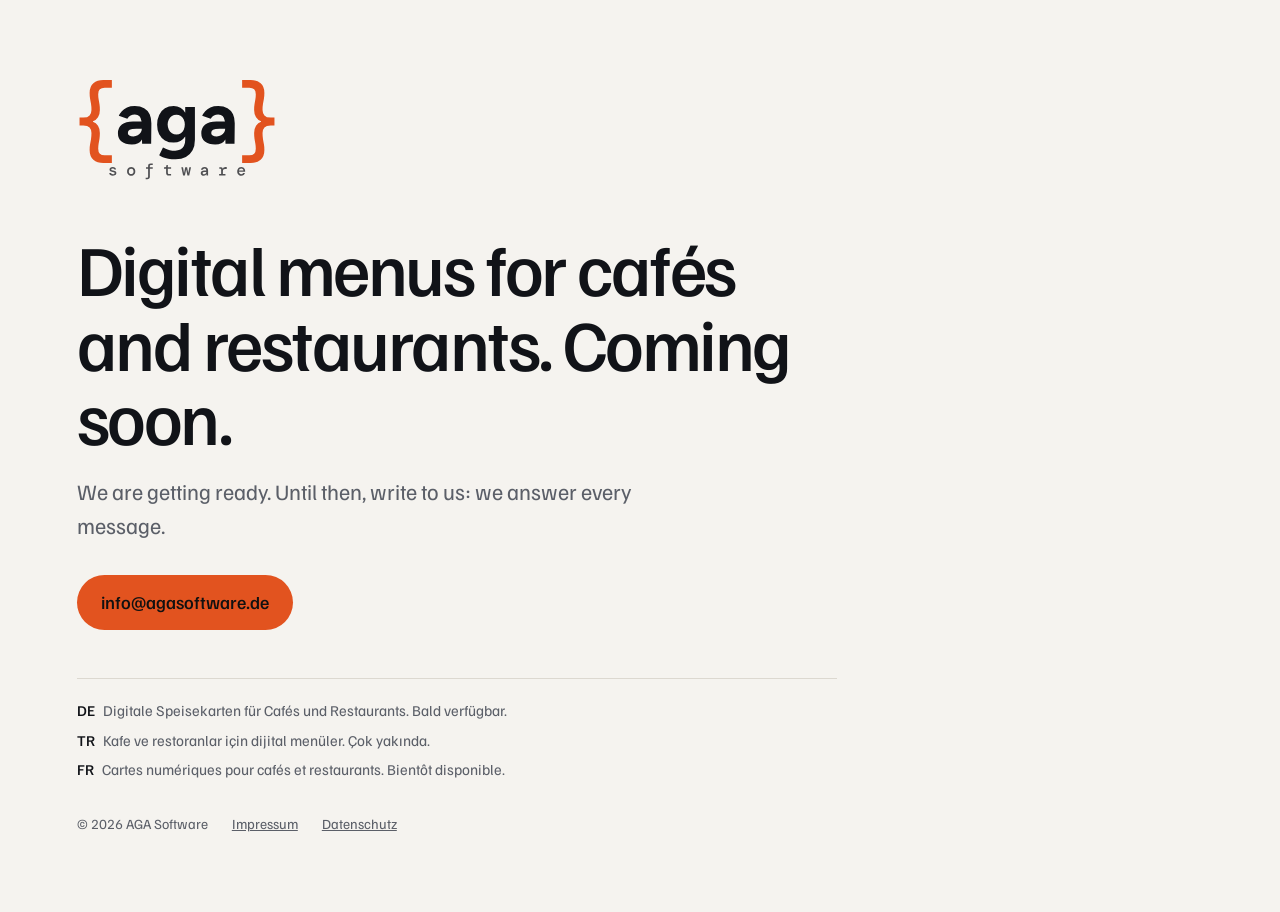
==== commit 72bc8082: "Alte Sprachpfade und unbekannte Adressen führen zur Startseite Co-Authored-By: Claude Opus 5.5 <nore" ====
--- a/de/index.html
+++ b/de/index.html
@@ -1,299 +1 @@
-<!doctype html>
-<html lang="de" data-type="software" data-radius="soft" data-ground="sky" data-buttons="pill" data-motion>
-<head>
-<meta charset="utf-8">
-<meta name="viewport" content="width=device-width, initial-scale=1, viewport-fit=cover">
-<title>AGA Software: digitale QR-Speisekarten für Cafés und Restaurants</title>
-<meta name="description" content="Wir gestalten Ihre Speisekarte im Stil Ihres Lokals. Gäste scannen den QR-Code auf der Rückseite der Tischnummer und lesen die Karte auf dem Handy.">
-<meta property="og:type" content="website">
-<meta property="og:title" content="AGA Software: digitale QR-Speisekarten für Cafés und Restaurants">
-<meta property="og:description" content="Wir gestalten Ihre Speisekarte im Stil Ihres Lokals. Gäste scannen den QR-Code auf der Rückseite der Tischnummer und lesen die Karte auf dem Handy.">
-<meta property="og:image" content="https://agasoftware.de/share.jpg">
-<meta name="twitter:card" content="summary_large_image">
-<link rel="icon" href="/favicon.svg" type="image/svg+xml">
-<meta name="theme-color" content="#f5f3ef">
-<link rel="canonical" href="https://agasoftware.de/de/"><link rel="alternate" hreflang="en" href="https://agasoftware.de/"><link rel="alternate" hreflang="de" href="https://agasoftware.de/de/"><link rel="alternate" hreflang="tr" href="https://agasoftware.de/tr/"><link rel="alternate" hreflang="fr" href="https://agasoftware.de/fr/"><link rel="alternate" hreflang="x-default" href="https://agasoftware.de/">
-<meta name="site-kind" content="software">
-<meta name="page-type" content="software">
-<link rel="preload" href="/fonts/familjen-grotesk-latin-wght-normal.woff2" as="font" type="font/woff2" crossorigin>
-<link rel="stylesheet" href="/fonts/fonts.css">
-<link rel="stylesheet" href="/assets/system.css">
-<link rel="stylesheet" href="/assets/ui/cards.css">
-<link rel="stylesheet" href="/assets/motion/motion.css">
-<link rel="stylesheet" href="/assets/backgrounds/backgrounds.css">
-<link rel="stylesheet" href="/assets/layout/layout.css">
-<link rel="stylesheet" href="/assets/icons/icon.css">
-<style>
-:root {
-  --p-bg: #f5f3ef; --p-surface: #ebe8e2; --p-ink: #111318; --p-muted: #5b5f68;
-  --p-accent: #e2531f; --p-accent-ink: #111111; --p-action: #e2531f; --p-action-ink: #111111;
-  --p-inv-bg: #111318; --p-inv-surface: #1e1f24; --p-inv-ink: #f5f3ef; --p-inv-muted: #959595;
-  --p-inv-accent: #e2531f; --p-inv-accent-ink: #111111; --p-inv-action: #e2531f; --p-inv-action-ink: #111111;
-  --font-display: "Familjen Grotesk", system-ui, sans-serif;
-  --font-text: "Familjen Grotesk", system-ui, sans-serif;
-  --font-mono: "IBM Plex Mono", ui-monospace, "SFMono-Regular", Menlo, Consolas, monospace;
-  --display-weight: 400;
-  --display-tracking: -0.03em;
-  --display-tracking-xl: -0.04em;
-}
-</style>
-<link rel="stylesheet" href="/assets/ui/base.css">
-<script>document.documentElement.classList.add('m-enter');setTimeout(()=>document.documentElement.classList.add('m-enter-done'),700)</script>
-<script src="/assets/backgrounds/backgrounds.js"></script>
-<script>document.documentElement.classList.add('mo-js');setTimeout(()=>document.documentElement.classList.add('mo-safe'),2500)</script>
-<link rel="modulepreload" href="/assets/moments/moments.js">
-<link rel="modulepreload" href="/assets/moments/lib.js">
-<link rel="modulepreload" href="/assets/moments/iris-opens/moment.js">
-<style>.d-win { background: #fff; color: #16181a; border-radius: 12px; overflow: hidden; font: 400 14px/1.4 var(--font-text);
-         box-shadow: 0 0 0 1px rgb(0 0 0 / .07), 0 24px 60px -28px rgb(0 0 0 / .45); text-align: left; }
-.d-win--dark { background: #17191c; color: #eceef0; box-shadow: 0 0 0 1px rgb(255 255 255 / .08), 0 30px 70px -30px rgb(0 0 0 / .8); }
-.d-win__bar { display: flex; align-items: center; gap: 10px; height: 40px; padding: 0 14px; border-bottom: 1px solid rgb(0 0 0 / .07); font-size: 13px; color: #5d6268; }
-.d-win--dark .d-win__bar { border-color: rgb(255 255 255 / .07); color: #9aa0a6; }
-.d-win__dots { display: flex; gap: 6px; } .d-win__dots i { width: 10px; height: 10px; border-radius: 50%; background: #dcdfe2; }
-.d-win--dark .d-win__dots i { background: #3a3e43; }
-.d-win__body { display: grid; grid-template-columns: 160px 1fr; min-height: 420px; }
-.d-side { padding: 14px 10px; border-right: 1px solid rgb(0 0 0 / .07); display: grid; align-content: start; gap: 2px; font-size: 13px; color: #4d5257; }
-.d-win--dark .d-side { border-color: rgb(255 255 255 / .07); color: #aeb3b8; }
-.d-side b { font-weight: 500; color: #16181a; } .d-win--dark .d-side b { color: #eceef0; }
-.d-side > span { display: flex; align-items: center; gap: 8px; height: 30px; padding: 0 8px; border-radius: 7px; }
-.d-side > span.is-on { background: rgb(0 0 0 / .05); color: #16181a; font-weight: 500; }
-.d-win--dark .d-side > span.is-on { background: rgb(255 255 255 / .07); color: #fff; }
-.d-side > span i { width: 14px; height: 14px; border-radius: 4px; background: currentColor; opacity: .3; flex: none; }
-.d-side .d-side__label { font-size: 13px; color: #8a8f94; height: 26px; margin-top: 8px; }
-.d-main { padding: 16px 18px; display: grid; align-content: start; gap: 12px; min-width: 0; }
-.d-main__head { display: flex; align-items: center; justify-content: space-between; gap: 12px; }
-.d-main__head h4 { font: 600 16px/1.2 var(--font-text); letter-spacing: -0.01em; margin: 0; color: inherit; }
-.d-btn { display: inline-flex; align-items: center; height: 28px; padding: 0 10px; border-radius: 7px; background: #16181a; color: #fff; font-size: 13px; font-weight: 500; }
-.d-btn--ghost { background: rgb(0 0 0 / .05); color: #16181a; }
-.d-tabs { display: flex; gap: 4px; font-size: 13px; } .d-tabs span { padding: 4px 10px; border-radius: 99px; color: #6b7076; } .d-tabs span.is-on { background: rgb(0 0 0 / .06); color: #16181a; font-weight: 500; }
-.d-rows { display: grid; border-top: 1px solid rgb(0 0 0 / .07); }
-.d-row { display: grid; grid-template-columns: 36px minmax(0, 1fr) 56px 96px 84px; align-items: center; gap: 12px; padding: 9px 2px; border-bottom: 1px solid rgb(0 0 0 / .07); font-size: 13px; }
-.d-row img, .d-row .d-thumb { width: 36px; height: 36px; border-radius: 8px; object-fit: cover; background: #eef0ee; }
-.d-row b { display: block; font-weight: 500; color: #16181a; white-space: nowrap; overflow: hidden; text-overflow: ellipsis; }
-.d-row small { color: #7b8086; font-size: 13px; }
-.d-row .num { text-align: right; font-variant-numeric: tabular-nums; }
-.d-row .when { color: #7b8086; font-size: 13px; text-align: right; white-space: nowrap; }
-@media (max-width: 639px) { .d-win__body { grid-template-columns: 1fr; } .d-side { display: none; } .d-row { grid-template-columns: 36px minmax(0, 1fr) 96px 84px; } .d-row .num { display: none; } }
-.d-chip { justify-self: end; display: inline-flex; align-items: center; gap: 5px; height: 22px; padding: 0 8px; border-radius: 99px; font-size: 13px; font-weight: 500; background: #e7f4ec; color: #17673f; white-space: nowrap; }
-.d-chip::before { content: ""; width: 6px; height: 6px; border-radius: 50%; background: currentColor; }
-.d-chip--low { background: #fdf0dc; color: #8a5300; }
-.d-chip--out { background: #fbe6e3; color: #a3271b; }
-.d-card { background: #fff; color: #16181a; border-radius: 12px; padding: 14px 16px; font: 400 14px/1.4 var(--font-text); text-align: left;
-          box-shadow: 0 0 0 1px rgb(0 0 0 / .07), 0 18px 44px -20px rgb(0 0 0 / .45); }
-.d-card h5 { margin: 0 0 4px; font: 600 14px/1.3 var(--font-text); }
-.d-card p { margin: 0; color: #5d6268; font-size: 13px; }
-.d-card__row { display: flex; align-items: center; justify-content: space-between; gap: 10px; }
-.d-bar { height: 6px; border-radius: 99px; background: #eceeed; overflow: hidden; margin-top: 10px; }
-.d-bar > i { display: block; height: 100%; width: var(--v, 40%); border-radius: inherit; background: var(--d-accent, #1f8a5b); }
-.d-spark { display: block; width: 100%; height: 56px; margin-top: 8px; }
-.d-stat { font: 600 28px/1 var(--font-text); letter-spacing: -0.02em; font-variant-numeric: tabular-nums; }
-/* the client's logo in the nav and footer */
-.nav__logo .aga-mark { display: block; height: 30px; width: auto; color: var(--ink); }
-.nav__logo:has(.aga-mark) { gap: 0; }
-.footer .aga-logo { display: block; height: 56px; width: auto; color: var(--ink); }
-.footer .close__word { line-height: 1.16; }
-.close__word .aga-br { color: var(--accent); font-family: var(--font-mono); font-weight: 400; }
-.vh { position: absolute; width: 1px; height: 1px; overflow: hidden; clip: rect(0 0 0 0); white-space: nowrap; }
-/* hero window: a QR menu editor */
-.d-win .d-row { grid-template-columns: 36px minmax(0, 1fr) 72px 104px; }
-.d-thumb { display: grid; place-items: center; font-size: 13px; font-weight: 600; color: #6b4b2a; }
-.hero__art .d-win__body { min-height: 680px; }
-.d-chip--new { background: #fde7dd; color: #a33a12; }
-@media (max-width: 639px) { .d-win .d-row:nth-child(n+3) { display: none; } .d-win .d-row { grid-template-columns: 36px minmax(0, 1fr) 64px; } .d-win .d-row .d-chip { display: none; } }
-/* (unused) */
-.aga-shot { position: absolute; left: var(--ax); top: var(--ay); width: 980px; max-width: none; border-radius: 12px; box-shadow: 0 24px 48px -16px rgb(0 0 0 / .35); }
-@media (max-width: 639px) { .aga-shot { width: 620px; left: 24px; top: 24px; } }
-.plain-facts { list-style: none; margin-bottom: 0; padding: 0; display: grid; gap: var(--s-2); }
-.plain-facts li { color: var(--muted); }
-/* the guest's view of a QR menu, drawn live on a phone */
-.qr-phonef { min-height: 560px; }
-@media (min-width: 640px) and (max-width: 1023px) { .qr-phonef { min-height: 460px; } }
-.qr-phone { position: absolute; left: 58%; top: 48px; transform: translateX(-50%); width: 300px; padding: 10px; border-radius: 40px; background: #0b0c0e; box-shadow: 0 0 0 1px rgb(255 255 255 / .12), 0 40px 80px -30px rgb(0 0 0 / .8); }
-.qr-screen { border-radius: 31px; background: #fbfaf7; color: #16181a; padding: 22px 18px 120px; font: 400 14px/1.4 var(--font-text); }
-.qr-head { display: flex; justify-content: space-between; align-items: center; margin-bottom: 14px; }
-.qr-head b { font: 600 18px/1.2 var(--font-text); }
-.qr-head span { font-size: 13px; color: #6b7076; }
-.qr-tabs { display: flex; gap: 6px; margin-bottom: 12px; font-size: 13px; }
-.qr-tabs span { padding: 5px 10px; border-radius: 99px; background: #efece6; color: #4d5257; }
-.qr-tabs span.is-on { background: #16181a; color: #fff; }
-.qr-item { display: grid; grid-template-columns: 1fr auto; gap: 2px 12px; padding: 10px 0; border-bottom: 1px solid #ebe7e0; }
-.qr-item b { font-weight: 600; } .qr-item small { grid-column: 1; color: #7b8086; font-size: 13px; }
-.qr-item em { grid-row: 1; grid-column: 2; font-style: normal; font-variant-numeric: tabular-nums; font-weight: 600; }
-.qr-item.is-out b, .qr-item.is-out em { color: #a2a6ab; text-decoration: line-through; }
-.qr-item .qr-tag { grid-column: 2; justify-self: end; font-size: 12px; color: #a33a12; }
-/* the table number's back: the venue's QR code */
-.qr-table { position: absolute; left: 32px; bottom: 40px; z-index: 2; width: 180px; padding: 16px 16px 14px; border-radius: 14px; background: #fbfaf7; color: #111318; display: grid; gap: 10px; justify-items: center; box-shadow: 0 30px 60px -24px rgb(0 0 0 / .7); font-family: var(--font-text); }
-.qr-table__no { display: flex; align-items: baseline; gap: 6px; font: 600 28px/1 var(--font-text); }
-.qr-table__no small { font-size: 13px; font-weight: 500; color: #5b5f68; }
-.qr-table__code { width: 132px; padding: 6px; background: #fff; border-radius: 6px; } .qr-table__code svg { display: block; width: 100%; height: auto; }
-.qr-table__cta { font-size: 12px; color: #5b5f68; }
-@media (max-width: 1023px) { .qr-table { left: 20px; bottom: 24px; width: 150px; } .qr-table__code { width: 108px; } }
-@media (max-width: 639px) { .qr-phonef { min-height: 440px; } .qr-phone { width: 230px; top: 32px; left: 62%; } .qr-table { left: 12px; bottom: 20px; width: 128px; padding: 10px; gap: 6px; } .qr-table__no { font-size: 20px; } .qr-table__code { width: 92px; } }
-/* legal pages: one reading column */
-.legal-page .legal { padding: calc(var(--nav) + var(--s-9)) 0 var(--s-9); }
-.legal__body { max-width: 720px; }
-.legal__body h1 { font-size: var(--t-h2); margin: var(--s-6) 0 var(--s-6); }
-.legal__body h2 { font: 500 var(--t-card)/1.3 var(--font-text); margin: var(--s-7) 0 var(--s-3); }
-.legal__body p, .legal__body li { line-height: 1.7; } .legal__body p { margin: 0 0 var(--s-4); }
-.legal__body a { color: var(--ink); text-decoration: underline; text-underline-offset: 3px; }
-@media (max-width: 400px) { .nav .nav__actions { display: none !important; } .nav .nav__toggle { margin-left: auto !important; } }
-
-/* hero window */
-.dev-img { display: block; width: 100%; height: 100%; object-fit: contain; object-position: center; }
-.hero__art .aga-hero-dev { position: absolute; inset: 28px; width: calc(100% - 56px); height: calc(100% - 56px); }
-.aga-devf { aspect-ratio: 3 / 2; padding: 20px; display: grid; place-items: center; background: radial-gradient(70% 60% at 50% 40%, var(--ground-surface, #e6ecf2), var(--surface)); }
-.d-win__shot { display: block; width: 100%; height: 640px; object-fit: cover; object-position: 0 0; }
-.hero__art .d-win { background: #101114; }
-.hero__art .d-win .d-win__bar { background: #f7f6f3; }
-/* device frame */
-.aga-phone { position: absolute; left: 40px; bottom: -120px; width: 210px; border-radius: 22px; box-shadow: 0 0 0 6px #0b0c0e, 0 30px 60px -20px rgb(0 0 0 / .55); }
-@media (max-width: 1023px) { .aga-phone { width: 170px; left: 24px; bottom: -140px; } }
-@media (max-width: 639px) { .aga-phone { width: 130px; left: 16px; bottom: -110px; } }
-.nav__langs { display: inline-flex; gap: 2px; margin-right: var(--s-2); }
-.nav__lang { min-width: 34px; justify-content: center; font-size: 13px; }
-.nav__lang[aria-current] { color: var(--ink); text-decoration: underline; text-underline-offset: 4px; }
-@media (max-width: 639px) { .nav__langs { display: none; } }
-/* the hero art: the recipe's lit ground, the note card at the frame's lower left (hero-collage recipe) */
-.hero__art { background:
-    radial-gradient(70% 60% at 18% 12%, color-mix(in oklab, var(--ground-surface) 80%, white), transparent 70%),
-    radial-gradient(60% 50% at 90% 100%, color-mix(in oklab, var(--ground-bg) 80%, var(--ground-accent)), transparent 70%),
-    var(--ground-bg); }
-.hero__art > .ly-piece--note { left: var(--s-6); bottom: var(--s-6); width: 300px; z-index: 2; box-shadow: 0 0 0 1px rgb(0 0 0 / .06), 0 20px 40px -18px rgb(0 0 0 / .45); }
-.d-note__line { display: flex; align-items: center; gap: 10px; padding: 7px 0; font-size: 13px; color: #3d4247; border-top: 1px solid rgb(0 0 0 / .06); }
-.d-note__line:first-of-type { border-top: 0; }
-.d-note__line i { width: 18px; height: 18px; border-radius: 50%; flex: none; display: grid; place-items: center; background: #e7f4ec; color: #17673f; font-style: normal; font-size: 13px; font-weight: 700; }
-.d-note__line i.warn { background: #fdf0dc; color: #8a5300; }
-.d-note__line b { font-weight: 500; color: #16181a; }
-.hero__proof { font-size: var(--t-small); color: var(--muted); }
-@media (max-width: 1023px) { .hero__art > .ly-piece--note { left: var(--s-4); bottom: var(--s-4); width: 270px; } }
-
-/* the hero art: a guest's phone with the menu, and the table number with the QR code on its back */
-.hero__art .qr-phone { left: 60%; top: 56px; }
-.hero__art .qr-table { left: 40px; bottom: 48px; }
-/* how it works: three cards, each with a small drawn visual */
-.how { margin-top: var(--s-8); }
-.how .card { display: grid; gap: var(--s-3); align-content: start; }
-.how .panel { --p-h: 220px; position: relative; display: grid; place-items: center; background: radial-gradient(80% 70% at 50% 20%, color-mix(in oklab, var(--ground-surface, #e6ecf2) 80%, white), var(--ground-bg, #d6dee8)); }
-.how__n { font: 500 13px/1 var(--font-mono); color: var(--muted); }
-.paper { width: 150px; padding: 14px 14px 18px; background: #fffdf8; border-radius: 4px; box-shadow: 0 14px 30px -14px rgb(0 0 0 / .35); font: 400 11px/1.5 Georgia, serif; color: #2b2622; }
-.paper b { display: block; font-size: 13px; margin-bottom: 6px; text-align: center; letter-spacing: .08em; }
-.paper i { display: flex; justify-content: space-between; font-style: normal; border-bottom: 1px dotted #c9c2b6; }
-.swatches { display: grid; gap: 10px; justify-items: center; }
-.swatches > div { display: flex; gap: 8px; } .swatches span { width: 34px; height: 34px; border-radius: 50%; box-shadow: 0 0 0 3px #fff, 0 6px 14px -6px rgb(0 0 0 / .4); }
-.swatches em { font-style: normal; display: flex; gap: 14px; color: #111318; } .swatches em b { font: 600 26px/1 Georgia, serif; } .swatches em u { font: 600 26px/1 var(--font-text); text-decoration: none; } .swatches em s { font: 500 22px/1.2 var(--font-mono); text-decoration: none; }
-.how .qr-table { position: static; transform: scale(.78); }
-@media (max-width: 1023px) { .how > .card { grid-column: 1 / -1; } .how .card { grid-template-columns: minmax(0, 5fr) minmax(0, 7fr); column-gap: var(--s-6); } .how .panel { grid-column: 2; grid-row: 1 / 4; --p-h: 200px; } }
-@media (max-width: 639px) { .how { gap: var(--s-5); margin-top: var(--s-6); } .how .card { grid-template-columns: minmax(0, 1fr) 132px; column-gap: var(--s-4); } .how .panel { --p-h: 132px; transform: none; overflow: hidden; } .how .panel > * { transform: scale(.55); } }
-/* sample designs: three venue styles on three phones */
-.samples { display: grid; grid-template-columns: repeat(3, minmax(0, 1fr)); gap: var(--s-6); margin-top: var(--s-8); }
-.sample { display: grid; gap: var(--s-3); justify-items: center; text-align: center; }
-.sample .qr-phone { position: relative; left: auto; top: auto; transform: none; width: 100%; max-width: 280px; }
-.sample .qr-screen { padding-bottom: 24px; min-height: 380px; text-align: left; }
-.sample .qr-phone { max-width: 250px; }
-.sample h3 { font: 500 var(--t-card)/1.3 var(--font-text); margin: var(--s-3) 0 0; } .sample p { color: var(--muted); margin: 0; font-size: var(--t-small); }
-.qr-screen.is-bistro { background: #1b1a17; color: #efe6d2; font-family: Georgia, "Times New Roman", serif; }
-.qr-screen.is-bistro .qr-head span, .qr-screen.is-bistro .qr-item small { color: #b7aa8e; } .qr-screen.is-bistro .qr-item { border-color: #3a362e; }
-.qr-screen.is-bistro .qr-tabs span { background: #2c2a25; color: #d9cdb2; } .qr-screen.is-bistro .qr-tabs span.is-on { background: #c9a45c; color: #1b1a17; }
-.qr-screen.is-bar { background: #0f2a2b; color: #f1f7f5; } .qr-screen.is-bar .qr-head b { font-family: var(--font-mono); text-transform: uppercase; letter-spacing: .06em; }
-.qr-screen.is-bar .qr-head span, .qr-screen.is-bar .qr-item small { color: #9cc4bf; } .qr-screen.is-bar .qr-item { border-color: #24494a; }
-.qr-screen.is-bar .qr-tabs span { background: #1b3d3e; color: #cfe6e2; } .qr-screen.is-bar .qr-tabs span.is-on { background: #ff7a59; color: #0f2a2b; }
-@media (max-width: 1023px) { .samples { grid-template-columns: repeat(3, minmax(0, 1fr)); gap: var(--s-4); } .sample .qr-screen { min-height: 400px; font-size: 12px; padding: 16px 12px 20px; } .sample .qr-head b { font-size: 15px; } }
-@media (max-width: 639px) { .samples { grid-template-columns: minmax(0, 1fr); gap: var(--s-7); margin-top: var(--s-6); } .sample .qr-phone { max-width: 210px; } .sample .qr-screen { min-height: 250px; padding-bottom: 14px; } .sample p { display: none; } .samples { gap: var(--s-6); } .sample:nth-child(3) { display: none; } .hero__art .qr-table { display: none; } .hero__art .qr-phone { left: 50%; } }
-.closing__cta .btn--xl { white-space: normal; text-align: left; }
-/* questions: the guest's camera finding the code */
-.scanf { position: relative; height: 440px; margin-top: var(--s-6); display: grid; place-items: center; background: radial-gradient(80% 70% at 50% 20%, color-mix(in oklab, var(--ground-surface, #e6ecf2) 80%, white), var(--ground-bg, #d6dee8)); }
-.scan { width: 220px; padding: 8px; border-radius: 30px; background: #0b0c0e; box-shadow: 0 30px 60px -24px rgb(0 0 0 / .55); }
-.scan__view { position: relative; height: 380px; border-radius: 23px; overflow: hidden; display: grid; place-items: center; background: radial-gradient(90% 70% at 50% 40%, #6b6257, #2a2622); }
-.scan__code { width: 104px; padding: 8px; background: #fbfaf7; border-radius: 6px; } .scan__code svg { display: block; width: 100%; height: auto; }
-.scan__view::before { content: ""; position: absolute; inset: 70px 30px 90px; border: 3px solid #fff; border-radius: 14px; opacity: .9; }
-.scan__pill { position: absolute; left: 12px; right: 12px; bottom: 14px; padding: 8px 10px; border-radius: 12px; background: rgb(255 255 255 / .92); color: #111318; font: 500 12px/1.3 var(--font-text); text-align: left; }
-.scan__pill small { display: block; color: #5b5f68; font-size: 11px; }
-@media (max-width: 639px) { .scanf { height: 300px; } }
-/* questions */
-.faq__item h3 { font: 500 var(--t-card)/1.3 var(--font-text); margin: 0 0 var(--s-2); } .faq__item { padding: var(--s-5) 0; border-top: 1px solid var(--line); } .faq__item p { margin: 0; color: var(--muted); }
-</style>
-</head><body>
-<!-- type: software · deal: hero collage, nav nav-mega (kept to plain links: four items), close close-type, footer footer-columns, rhythm dark-band, buttons pill, mark: the client's own logo; ground sky; palette: the client's own (brand); type familjen; effect none; moment iris-opens (#examples) -->
-<!-- client slot: #examples shows demo menus until the client's own menu designs arrive -->
-<header class="nav">
-  <div class="wrap nav__bar">
-    <a class="skip-link" href="#top">Zum Inhalt</a>
-    <a class="nav__logo" href="/de/#top" aria-label="AGA Software"><svg class="aga-mark" viewBox="56 4 408 180" width="68" height="30" aria-hidden="true"><path d="M109.78499999999997 179.45Q97.03499999999997 179.45 89.38499999999996 172.82Q81.73499999999997 166.19 81.73499999999997 152.93Q81.73499999999997 146.47 82.66999999999996 141.37Q83.60499999999996 136.27 84.53999999999996 130.83Q85.47499999999997 125.39 85.47499999999997 118.25Q85.47499999999997 111.62 81.64999999999996 107.2Q77.82499999999996 102.78 68.81499999999997 102.78H61.164999999999964V86.8H68.81499999999997Q77.82499999999996 86.8 81.64999999999996 82.38Q85.47499999999997 77.96 85.47499999999997 71.33Q85.47499999999997 64.02 84.53999999999996 58.66499999999999Q83.60499999999996 53.30999999999999 82.66999999999996 48.12499999999999Q81.73499999999997 42.94 81.73499999999997 36.47999999999999Q81.73499999999997 23.389999999999986 89.38499999999996 16.75999999999999Q97.03499999999997 10.129999999999995 109.78499999999997 10.129999999999995H127.12499999999997V25.939999999999998H112.50499999999997Q105.87499999999997 25.939999999999998 102.55999999999997 28.999999999999993Q99.24499999999998 32.05999999999999 99.24499999999998 39.02999999999999Q99.24499999999998 44.639999999999986 100.09499999999997 49.39999999999999Q100.94499999999996 54.16 101.79499999999996 59.26Q102.64499999999997 64.36 102.64499999999997 71.16Q102.64499999999997 80.17 98.81999999999996 86.205Q94.99499999999998 92.24 88.53499999999997 94.28V95.3Q94.99499999999998 97.34 98.81999999999996 103.375Q102.64499999999997 109.41 102.64499999999997 118.42Q102.64499999999997 125.22 101.79499999999996 130.32Q100.94499999999996 135.42 100.09499999999997 140.095Q99.24499999999998 144.77 99.24499999999998 150.55Q99.24499999999998 157.35 102.55999999999997 160.495Q105.87499999999997 163.64 112.50499999999997 163.64H127.12499999999997V179.45ZM392.87499999999994 179.45V163.64H407.4949999999999Q414.12499999999994 163.64 417.43999999999994 160.495Q420.75499999999994 157.35 420.75499999999994 150.55Q420.75499999999994 144.77 419.905 140.095Q419.05499999999995 135.42 418.2049999999999 130.32Q417.3549999999999 125.22 417.3549999999999 118.42Q417.3549999999999 109.41 421.26499999999993 103.375Q425.17499999999995 97.34 431.4649999999999 95.3V94.28Q425.17499999999995 92.24 421.26499999999993 86.205Q417.3549999999999 80.17 417.3549999999999 71.16Q417.3549999999999 64.36 418.2049999999999 59.26Q419.05499999999995 54.16 419.905 49.39999999999999Q420.75499999999994 44.639999999999986 420.75499999999994 39.02999999999999Q420.75499999999994 32.05999999999999 417.43999999999994 28.999999999999993Q414.12499999999994 25.939999999999998 407.4949999999999 25.939999999999998H392.87499999999994V10.129999999999995H410.2149999999999Q422.9649999999999 10.129999999999995 430.6149999999999 16.75999999999999Q438.26499999999993 23.389999999999986 438.26499999999993 36.47999999999999Q438.26499999999993 42.94 437.3299999999999 48.12499999999999Q436.3949999999999 53.30999999999999 435.4599999999999 58.66499999999999Q434.5249999999999 64.02 434.5249999999999 71.33Q434.5249999999999 77.96 438.3499999999999 82.38Q442.17499999999995 86.8 451.18499999999995 86.8H458.8349999999999V102.78H451.18499999999995Q442.17499999999995 102.78 438.3499999999999 107.2Q434.5249999999999 111.62 434.5249999999999 118.25Q434.5249999999999 125.39 435.4599999999999 130.83Q436.3949999999999 136.27 437.3299999999999 141.37Q438.26499999999993 146.47 438.26499999999993 152.93Q438.26499999999993 166.19 430.6149999999999 172.82Q422.9649999999999 179.45 410.2149999999999 179.45Z" fill="#E2531F"/><path d="M167.82499999999996 141.8Q154.32499999999996 141.8 146.89999999999998 135.8Q139.47499999999997 129.8 139.47499999999997 118.85Q139.47499999999997 106.85 147.49999999999997 100.775Q155.52499999999998 94.7 170.07499999999996 94.7H187.77499999999998Q186.72499999999997 87.80000000000001 183.42499999999995 84.125Q180.12499999999997 80.45 173.97499999999997 80.45Q169.17499999999995 80.45 165.27499999999998 82.55000000000001Q161.37499999999997 84.65 158.67499999999995 89.0L141.27499999999998 83.0Q143.37499999999997 78.2 147.42499999999995 73.625Q151.47499999999997 69.05 157.99999999999997 66.125Q164.52499999999998 63.2 173.97499999999997 63.2Q185.37499999999997 63.2 192.95 67.55000000000001Q200.52499999999998 71.9 204.19999999999996 79.775Q207.87499999999994 87.65 207.72499999999997 98.45L207.27499999999998 140.0H188.82499999999996L188.52499999999998 131.3Q185.67499999999995 136.4 180.49999999999994 139.10000000000002Q175.32499999999996 141.8 167.82499999999996 141.8ZM171.12499999999997 125.3Q175.92499999999995 125.3 179.82499999999996 123.05Q183.72499999999997 120.8 185.97499999999997 117.19999999999999Q188.22499999999997 113.6 188.22499999999997 109.7V109.4H176.97499999999997Q167.22499999999997 109.4 163.47499999999997 111.725Q159.72499999999997 114.05 159.72499999999997 118.25Q159.72499999999997 121.55 162.72499999999997 123.425Q165.72499999999997 125.3 171.12499999999997 125.3ZM257.1649047851562 171.97999267578126Q248.6149780273437 171.97999267578126 242.06001281738276 170.74998168945314Q235.50504760742183 169.519970703125 230.97507324218745 167.61497802734374Q226.44509887695307 165.7099853515625 223.68515014648432 163.70003662109374L231.39497070312495 147.83037719726562Q233.55495605468747 148.97037353515626 236.9599670410156 150.54537353515627Q240.3649780273437 152.12037353515626 245.1949798583984 153.29037170410157Q250.02498168945309 154.4603698730469 256.35493774414056 154.4603698730469Q262.26501464843744 154.4603698730469 266.88507690429685 152.1203369140625Q271.5051391601562 149.78030395507812 274.13017578124993 144.92022705078125Q276.7552124023437 140.06015014648438 276.7552124023437 132.56002197265624V125.29998168945312Q273.00519409179685 131.180029296875 266.99016113281243 134.51005859375Q260.97512817382807 137.840087890625 253.32509155273434 137.840087890625Q242.9751098632812 137.840087890625 235.3701080322265 133.38506774902345Q227.76510620117182 128.93004760742187 223.59509887695307 120.78502197265624Q219.42509155273433 112.63999633789062 219.42509155273433 101.65998535156251Q219.42509155273433 89.87000732421876 223.59509887695307 81.27500915527344Q227.76510620117182 72.68001098632813 235.3701080322265 67.94000549316407Q242.9751098632812 63.2 253.32509155273434 63.2Q260.97512817382807 63.2 266.99016113281243 66.69501647949218Q273.00519409179685 70.19003295898438 276.7552124023437 76.70005493164064V65.0H296.5547729492187V131.84005126953124Q296.5547729492187 144.53006591796876 291.76976928710934 153.56004943847657Q286.98476562499997 162.59003295898438 278.1497894287109 167.28501281738284Q269.31481323242184 171.97999267578126 257.1649047851562 171.97999267578126ZM258.9949340820312 121.250439453125Q264.1250183105468 121.250439453125 267.92008972167963 118.62538452148436Q271.71516113281245 116.00032958984374 273.83020324707024 111.440234375Q275.9452453613281 106.88013916015626 275.9452453613281 101.03001098632814Q275.9452453613281 95.05989379882813 273.78520507812493 90.52980041503906Q271.62516479492183 85.99970703125001 267.830093383789 83.44965209960938Q264.0350219726562 80.89959716796875 258.8449340820312 80.89959716796875Q253.5648315429687 80.89959716796875 249.54475097656245 83.44965209960938Q245.5246704101562 85.99970703125001 243.27462463378902 90.52980041503906Q241.02457885742183 95.05989379882813 240.9345825195312 101.03001098632814Q241.02457885742183 106.88013916015626 243.3046264648437 111.440234375Q245.58467407226559 116.00032958984374 249.64975280761715 118.62538452148436Q253.7148315429687 121.250439453125 258.9949340820312 121.250439453125ZM337.92499999999995 141.8Q324.42499999999995 141.8 316.99999999999994 135.8Q309.57499999999993 129.8 309.57499999999993 118.85Q309.57499999999993 106.85 317.5999999999999 100.775Q325.62499999999994 94.7 340.17499999999995 94.7H357.87499999999994Q356.82499999999993 87.80000000000001 353.5249999999999 84.125Q350.2249999999999 80.45 344.07499999999993 80.45Q339.2749999999999 80.45 335.3749999999999 82.55000000000001Q331.4749999999999 84.65 328.7749999999999 89.0L311.37499999999994 83.0Q313.4749999999999 78.2 317.5249999999999 73.625Q321.57499999999993 69.05 328.0999999999999 66.125Q334.62499999999994 63.2 344.07499999999993 63.2Q355.4749999999999 63.2 363.04999999999995 67.55000000000001Q370.62499999999994 71.9 374.29999999999995 79.775Q377.9749999999999 87.65 377.82499999999993 98.45L377.37499999999994 140.0H358.92499999999995L358.62499999999994 131.3Q355.7749999999999 136.4 350.5999999999999 139.10000000000002Q345.42499999999995 141.8 337.92499999999995 141.8ZM341.2249999999999 125.3Q346.0249999999999 125.3 349.92499999999995 123.05Q353.82499999999993 120.8 356.07499999999993 117.19999999999999Q358.32499999999993 113.6 358.32499999999993 109.7V109.4H347.07499999999993Q337.32499999999993 109.4 333.57499999999993 111.725Q329.82499999999993 114.05 329.82499999999993 118.25Q329.82499999999993 121.55 332.82499999999993 123.425Q335.82499999999993 125.3 341.2249999999999 125.3Z" fill="currentColor"/></svg><span class="vh">AGA Software</span></a>
-    <nav class="nav__links" aria-label="Main"><div class="nav__item"><a class="nav__link" href="#how">So funktioniert's</a></div><div class="nav__item"><a class="nav__link" href="#examples">Beispiele</a></div><div class="nav__item"><a class="nav__link" href="#faq">Fragen</a></div><div class="nav__item"><a class="nav__link" href="#contact">Kontakt</a></div></nav>
-    <div class="nav__actions"><span class="nav__langs"><a class="nav__link nav__lang" href="/" hreflang="en" lang="en">EN</a><a class="nav__link nav__lang" href="/de/" hreflang="de" lang="de" aria-current="true">DE</a><a class="nav__link nav__lang" href="/tr/" hreflang="tr" lang="tr">TR</a><a class="nav__link nav__lang" href="/fr/" hreflang="fr" lang="fr">FR</a></span><a class="btn btn--primary" href="mailto:info@agasoftware.de?subject=Digitale%20Speisekarte">Speisekarte digitalisieren</a></div>
-    <button class="nav__toggle" type="button" aria-expanded="false" aria-label="Menu"><svg width="18" height="18" viewBox="0 0 18 18" aria-hidden="true"><path d="M2 5h14M2 13h14" stroke="currentColor" stroke-width="1.6" stroke-linecap="round"/></svg></button>
-  </div>
-</header>
-<main id="top">
-  <section class="hero hero--collage" data-enter aria-labelledby="hero-h">
-    <div class="wrap"><div class="hero-text grid hero__grid">
-      <div class="hero__text span-5">
-        <h1 id="hero-h">Digitale Speisekarten für Cafés und Restaurants</h1>
-        <p class="hero__lead">Wir gestalten Ihre Speisekarte im Stil Ihres Lokals. Auf der Rückseite jeder Tischnummer sitzt ein QR-Code: Gäste scannen ihn und lesen die Karte auf dem eigenen Handy. Ohne App.</p>
-        <div class="btn-row"><a class="btn btn--primary" href="mailto:info@agasoftware.de?subject=Digitale%20Speisekarte">Speisekarte digitalisieren<svg class="m-arrow" viewBox="0 0 12 12" aria-hidden="true"><path class="m-arrow__stem" d="M1 6h8"/><path class="m-arrow__head" d="M4.5 2.5 8 6l-3.5 3.5"/></svg></a><a class="btn btn--secondary" href="#examples">Beispiele ansehen</a></div>
-        <p class="hero__proof">Gestaltet in Dillingen/Saar, für jedes Lokal neu, nie aus einer Vorlage.</p>
-      </div>
-      <div class="hero__art span-6 start-7" role="img" aria-label="Eine Tischnummer mit QR-Code auf der Rückseite und die Speisekarte eines Cafés auf dem Handy eines Gastes">
-        <div class="qr-table" aria-hidden="true"><span class="qr-table__no"><small>Tisch</small>12</span><div class="qr-table__code"><svg viewBox="0 0 25 25" shape-rendering="crispEdges" aria-hidden="true"><path d="M0 0h1v1h-1zM1 0h1v1h-1zM2 0h1v1h-1zM3 0h1v1h-1zM4 0h1v1h-1zM5 0h1v1h-1zM6 0h1v1h-1zM9 0h1v1h-1zM10 0h1v1h-1zM11 0h1v1h-1zM13 0h1v1h-1zM18 0h1v1h-1zM19 0h1v1h-1zM20 0h1v1h-1zM21 0h1v1h-1zM22 0h1v1h-1zM23 0h1v1h-1zM24 0h1v1h-1zM0 1h1v1h-1zM6 1h1v1h-1zM8 1h1v1h-1zM9 1h1v1h-1zM13 1h1v1h-1zM16 1h1v1h-1zM18 1h1v1h-1zM24 1h1v1h-1zM0 2h1v1h-1zM2 2h1v1h-1zM3 2h1v1h-1zM4 2h1v1h-1zM6 2h1v1h-1zM8 2h1v1h-1zM10 2h1v1h-1zM15 2h1v1h-1zM18 2h1v1h-1zM20 2h1v1h-1zM21 2h1v1h-1zM22 2h1v1h-1zM24 2h1v1h-1zM0 3h1v1h-1zM2 3h1v1h-1zM3 3h1v1h-1zM4 3h1v1h-1zM6 3h1v1h-1zM8 3h1v1h-1zM10 3h1v1h-1zM11 3h1v1h-1zM12 3h1v1h-1zM13 3h1v1h-1zM16 3h1v1h-1zM18 3h1v1h-1zM20 3h1v1h-1zM21 3h1v1h-1zM22 3h1v1h-1zM24 3h1v1h-1zM0 4h1v1h-1zM2 4h1v1h-1zM3 4h1v1h-1zM4 4h1v1h-1zM6 4h1v1h-1zM12 4h1v1h-1zM16 4h1v1h-1zM18 4h1v1h-1zM20 4h1v1h-1zM21 4h1v1h-1zM22 4h1v1h-1zM24 4h1v1h-1zM0 5h1v1h-1zM6 5h1v1h-1zM10 5h1v1h-1zM11 5h1v1h-1zM14 5h1v1h-1zM16 5h1v1h-1zM18 5h1v1h-1zM24 5h1v1h-1zM0 6h1v1h-1zM1 6h1v1h-1zM2 6h1v1h-1zM3 6h1v1h-1zM4 6h1v1h-1zM5 6h1v1h-1zM6 6h1v1h-1zM8 6h1v1h-1zM10 6h1v1h-1zM12 6h1v1h-1zM14 6h1v1h-1zM16 6h1v1h-1zM18 6h1v1h-1zM19 6h1v1h-1zM20 6h1v1h-1zM21 6h1v1h-1zM22 6h1v1h-1zM23 6h1v1h-1zM24 6h1v1h-1zM8 7h1v1h-1zM9 7h1v1h-1zM11 7h1v1h-1zM12 7h1v1h-1zM14 7h1v1h-1zM15 7h1v1h-1zM16 7h1v1h-1zM0 8h1v1h-1zM6 8h1v1h-1zM8 8h1v1h-1zM9 8h1v1h-1zM11 8h1v1h-1zM12 8h1v1h-1zM13 8h1v1h-1zM15 8h1v1h-1zM16 8h1v1h-1zM17 8h1v1h-1zM18 8h1v1h-1zM21 8h1v1h-1zM22 8h1v1h-1zM23 8h1v1h-1zM0 9h1v1h-1zM4 9h1v1h-1zM5 9h1v1h-1zM7 9h1v1h-1zM9 9h1v1h-1zM11 9h1v1h-1zM12 9h1v1h-1zM13 9h1v1h-1zM14 9h1v1h-1zM15 9h1v1h-1zM19 9h1v1h-1zM20 9h1v1h-1zM21 9h1v1h-1zM22 9h1v1h-1zM23 9h1v1h-1zM0 10h1v1h-1zM5 10h1v1h-1zM6 10h1v1h-1zM7 10h1v1h-1zM8 10h1v1h-1zM12 10h1v1h-1zM13 10h1v1h-1zM14 10h1v1h-1zM15 10h1v1h-1zM17 10h1v1h-1zM18 10h1v1h-1zM19 10h1v1h-1zM21 10h1v1h-1zM23 10h1v1h-1zM24 10h1v1h-1zM2 11h1v1h-1zM4 11h1v1h-1zM7 11h1v1h-1zM8 11h1v1h-1zM10 11h1v1h-1zM12 11h1v1h-1zM16 11h1v1h-1zM17 11h1v1h-1zM21 11h1v1h-1zM24 11h1v1h-1zM2 12h1v1h-1zM3 12h1v1h-1zM6 12h1v1h-1zM7 12h1v1h-1zM11 12h1v1h-1zM12 12h1v1h-1zM15 12h1v1h-1zM18 12h1v1h-1zM19 12h1v1h-1zM24 12h1v1h-1zM0 13h1v1h-1zM1 13h1v1h-1zM3 13h1v1h-1zM5 13h1v1h-1zM8 13h1v1h-1zM9 13h1v1h-1zM15 13h1v1h-1zM16 13h1v1h-1zM19 13h1v1h-1zM23 13h1v1h-1zM0 14h1v1h-1zM2 14h1v1h-1zM3 14h1v1h-1zM4 14h1v1h-1zM5 14h1v1h-1zM6 14h1v1h-1zM7 14h1v1h-1zM8 14h1v1h-1zM10 14h1v1h-1zM11 14h1v1h-1zM12 14h1v1h-1zM14 14h1v1h-1zM15 14h1v1h-1zM18 14h1v1h-1zM19 14h1v1h-1zM20 14h1v1h-1zM21 14h1v1h-1zM23 14h1v1h-1zM24 14h1v1h-1zM0 15h1v1h-1zM3 15h1v1h-1zM4 15h1v1h-1zM9 15h1v1h-1zM11 15h1v1h-1zM14 15h1v1h-1zM15 15h1v1h-1zM17 15h1v1h-1zM18 15h1v1h-1zM19 15h1v1h-1zM21 15h1v1h-1zM22 15h1v1h-1zM24 15h1v1h-1zM0 16h1v1h-1zM2 16h1v1h-1zM3 16h1v1h-1zM5 16h1v1h-1zM6 16h1v1h-1zM8 16h1v1h-1zM9 16h1v1h-1zM11 16h1v1h-1zM13 16h1v1h-1zM14 16h1v1h-1zM15 16h1v1h-1zM16 16h1v1h-1zM17 16h1v1h-1zM18 16h1v1h-1zM19 16h1v1h-1zM20 16h1v1h-1zM22 16h1v1h-1zM8 17h1v1h-1zM9 17h1v1h-1zM10 17h1v1h-1zM12 17h1v1h-1zM16 17h1v1h-1zM20 17h1v1h-1zM0 18h1v1h-1zM1 18h1v1h-1zM2 18h1v1h-1zM3 18h1v1h-1zM4 18h1v1h-1zM5 18h1v1h-1zM6 18h1v1h-1zM10 18h1v1h-1zM11 18h1v1h-1zM13 18h1v1h-1zM16 18h1v1h-1zM18 18h1v1h-1zM20 18h1v1h-1zM24 18h1v1h-1zM0 19h1v1h-1zM6 19h1v1h-1zM12 19h1v1h-1zM14 19h1v1h-1zM15 19h1v1h-1zM16 19h1v1h-1zM20 19h1v1h-1zM0 20h1v1h-1zM2 20h1v1h-1zM3 20h1v1h-1zM4 20h1v1h-1zM6 20h1v1h-1zM12 20h1v1h-1zM15 20h1v1h-1zM16 20h1v1h-1zM17 20h1v1h-1zM18 20h1v1h-1zM19 20h1v1h-1zM20 20h1v1h-1zM22 20h1v1h-1zM23 20h1v1h-1zM24 20h1v1h-1zM0 21h1v1h-1zM2 21h1v1h-1zM3 21h1v1h-1zM4 21h1v1h-1zM6 21h1v1h-1zM9 21h1v1h-1zM10 21h1v1h-1zM14 21h1v1h-1zM15 21h1v1h-1zM17 21h1v1h-1zM18 21h1v1h-1zM23 21h1v1h-1zM24 21h1v1h-1zM0 22h1v1h-1zM2 22h1v1h-1zM3 22h1v1h-1zM4 22h1v1h-1zM6 22h1v1h-1zM10 22h1v1h-1zM11 22h1v1h-1zM12 22h1v1h-1zM16 22h1v1h-1zM17 22h1v1h-1zM21 22h1v1h-1zM22 22h1v1h-1zM24 22h1v1h-1zM0 23h1v1h-1zM6 23h1v1h-1zM9 23h1v1h-1zM10 23h1v1h-1zM11 23h1v1h-1zM16 23h1v1h-1zM18 23h1v1h-1zM19 23h1v1h-1zM20 23h1v1h-1zM24 23h1v1h-1zM0 24h1v1h-1zM1 24h1v1h-1zM2 24h1v1h-1zM3 24h1v1h-1zM4 24h1v1h-1zM5 24h1v1h-1zM6 24h1v1h-1zM8 24h1v1h-1zM10 24h1v1h-1zM12 24h1v1h-1zM13 24h1v1h-1zM14 24h1v1h-1zM16 24h1v1h-1zM21 24h1v1h-1zM24 24h1v1h-1z" fill="#111318"/></svg></div><span class="qr-table__cta">Speisekarte scannen</span></div><div class="qr-phone" aria-hidden="true"><div class="qr-screen" aria-hidden="true">
-      <div class="qr-head"><b>Café Demo</b><span>Tisch 12</span></div>
-      <div class="qr-tabs"><span class=is-on>Frühstück</span><span>Kuchen</span><span>Getränke</span></div><div class="qr-item"><b>Frühstück Saarland</b><em>8,90 €</em><small>Lyoner, Ei, Brot</small></div><div class="qr-item"><b>Apfelstrudel</b><em>4,80 €</em><small>mit Vanillesoße</small></div><div class="qr-item"><b>Cappuccino</b><em>3,40 €</em><small>auch mit Hafermilch</small></div><div class="qr-item"><b>Hausgemachte Limonade</b><em>3,90 €</em><small>Zitrone, Minze</small></div></div></div>
-      </div>
-    </div></div>
-  </section>
-
-  <section class="section" id="how" aria-labelledby="how-h">
-    <div class="wrap">
-      <div class="section-head"><h2 id="how-h">So wird Ihre Speisekarte digital. <span class="muted">Drei Schritte, die Arbeit übernehmen wir.</span></h2></div>
-      <div class="grid how"><article class="card card--open span-4"><span class="how__n">01</span><h3>Ihre aktuelle Speisekarte</h3><p>Sie schicken uns Ihre aktuelle Karte: als Foto, PDF oder gedruckt. Gerichte, Preise und Kategorien übernehmen wir so, wie sie sind.</p><div class="panel"><div class="paper" aria-hidden="true"><b>SPEISEKARTE</b><i><span>Kaffee</span><span>3,20</span></i><i><span>Flammkuchen</span><span>9,50</span></i><i><span>Apfelstrudel</span><span>4,80</span></i><i><span>Limonade</span><span>3,90</span></i></div></div></article><article class="card card--open span-4"><span class="how__n">02</span><h3>Ein Karten-Design in Ihrem Stil</h3><p>Farben, Schriften und die Art Ihres Lokals: Die digitale Karte sieht aus, als gehöre sie zu Ihrem Haus, nicht zu einer App.</p><div class="panel"><div class="swatches" aria-hidden="true"><div><span style="background:#c9a45c"></span><span style="background:#1b1a17"></span><span style="background:#ff7a59"></span><span style="background:#0f2a2b"></span></div><em><b>Aa</b><u>Aa</u><s>Aa</s></em></div></div></article><article class="card card--open span-4"><span class="how__n">03</span><h3>QR-Codes auf Ihren Tischnummern</h3><p>Jeder Tisch bekommt seine Nummer mit QR-Code auf der Rückseite. Gäste scannen ihn, die Karte öffnet sich im Browser.</p><div class="panel"><div class="qr-table" aria-hidden="true"><span class="qr-table__no"><small>Tisch</small>12</span><div class="qr-table__code"><svg viewBox="0 0 25 25" shape-rendering="crispEdges" aria-hidden="true"><path d="M0 0h1v1h-1zM1 0h1v1h-1zM2 0h1v1h-1zM3 0h1v1h-1zM4 0h1v1h-1zM5 0h1v1h-1zM6 0h1v1h-1zM9 0h1v1h-1zM10 0h1v1h-1zM11 0h1v1h-1zM13 0h1v1h-1zM18 0h1v1h-1zM19 0h1v1h-1zM20 0h1v1h-1zM21 0h1v1h-1zM22 0h1v1h-1zM23 0h1v1h-1zM24 0h1v1h-1zM0 1h1v1h-1zM6 1h1v1h-1zM8 1h1v1h-1zM9 1h1v1h-1zM13 1h1v1h-1zM16 1h1v1h-1zM18 1h1v1h-1zM24 1h1v1h-1zM0 2h1v1h-1zM2 2h1v1h-1zM3 2h1v1h-1zM4 2h1v1h-1zM6 2h1v1h-1zM8 2h1v1h-1zM10 2h1v1h-1zM15 2h1v1h-1zM18 2h1v1h-1zM20 2h1v1h-1zM21 2h1v1h-1zM22 2h1v1h-1zM24 2h1v1h-1zM0 3h1v1h-1zM2 3h1v1h-1zM3 3h1v1h-1zM4 3h1v1h-1zM6 3h1v1h-1zM8 3h1v1h-1zM10 3h1v1h-1zM11 3h1v1h-1zM12 3h1v1h-1zM13 3h1v1h-1zM16 3h1v1h-1zM18 3h1v1h-1zM20 3h1v1h-1zM21 3h1v1h-1zM22 3h1v1h-1zM24 3h1v1h-1zM0 4h1v1h-1zM2 4h1v1h-1zM3 4h1v1h-1zM4 4h1v1h-1zM6 4h1v1h-1zM12 4h1v1h-1zM16 4h1v1h-1zM18 4h1v1h-1zM20 4h1v1h-1zM21 4h1v1h-1zM22 4h1v1h-1zM24 4h1v1h-1zM0 5h1v1h-1zM6 5h1v1h-1zM10 5h1v1h-1zM11 5h1v1h-1zM14 5h1v1h-1zM16 5h1v1h-1zM18 5h1v1h-1zM24 5h1v1h-1zM0 6h1v1h-1zM1 6h1v1h-1zM2 6h1v1h-1zM3 6h1v1h-1zM4 6h1v1h-1zM5 6h1v1h-1zM6 6h1v1h-1zM8 6h1v1h-1zM10 6h1v1h-1zM12 6h1v1h-1zM14 6h1v1h-1zM16 6h1v1h-1zM18 6h1v1h-1zM19 6h1v1h-1zM20 6h1v1h-1zM21 6h1v1h-1zM22 6h1v1h-1zM23 6h1v1h-1zM24 6h1v1h-1zM8 7h1v1h-1zM9 7h1v1h-1zM11 7h1v1h-1zM12 7h1v1h-1zM14 7h1v1h-1zM15 7h1v1h-1zM16 7h1v1h-1zM0 8h1v1h-1zM6 8h1v1h-1zM8 8h1v1h-1zM9 8h1v1h-1zM11 8h1v1h-1zM12 8h1v1h-1zM13 8h1v1h-1zM15 8h1v1h-1zM16 8h1v1h-1zM17 8h1v1h-1zM18 8h1v1h-1zM21 8h1v1h-1zM22 8h1v1h-1zM23 8h1v1h-1zM0 9h1v1h-1zM4 9h1v1h-1zM5 9h1v1h-1zM7 9h1v1h-1zM9 9h1v1h-1zM11 9h1v1h-1zM12 9h1v1h-1zM13 9h1v1h-1zM14 9h1v1h-1zM15 9h1v1h-1zM19 9h1v1h-1zM20 9h1v1h-1zM21 9h1v1h-1zM22 9h1v1h-1zM23 9h1v1h-1zM0 10h1v1h-1zM5 10h1v1h-1zM6 10h1v1h-1zM7 10h1v1h-1zM8 10h1v1h-1zM12 10h1v1h-1zM13 10h1v1h-1zM14 10h1v1h-1zM15 10h1v1h-1zM17 10h1v1h-1zM18 10h1v1h-1zM19 10h1v1h-1zM21 10h1v1h-1zM23 10h1v1h-1zM24 10h1v1h-1zM2 11h1v1h-1zM4 11h1v1h-1zM7 11h1v1h-1zM8 11h1v1h-1zM10 11h1v1h-1zM12 11h1v1h-1zM16 11h1v1h-1zM17 11h1v1h-1zM21 11h1v1h-1zM24 11h1v1h-1zM2 12h1v1h-1zM3 12h1v1h-1zM6 12h1v1h-1zM7 12h1v1h-1zM11 12h1v1h-1zM12 12h1v1h-1zM15 12h1v1h-1zM18 12h1v1h-1zM19 12h1v1h-1zM24 12h1v1h-1zM0 13h1v1h-1zM1 13h1v1h-1zM3 13h1v1h-1zM5 13h1v1h-1zM8 13h1v1h-1zM9 13h1v1h-1zM15 13h1v1h-1zM16 13h1v1h-1zM19 13h1v1h-1zM23 13h1v1h-1zM0 14h1v1h-1zM2 14h1v1h-1zM3 14h1v1h-1zM4 14h1v1h-1zM5 14h1v1h-1zM6 14h1v1h-1zM7 14h1v1h-1zM8 14h1v1h-1zM10 14h1v1h-1zM11 14h1v1h-1zM12 14h1v1h-1zM14 14h1v1h-1zM15 14h1v1h-1zM18 14h1v1h-1zM19 14h1v1h-1zM20 14h1v1h-1zM21 14h1v1h-1zM23 14h1v1h-1zM24 14h1v1h-1zM0 15h1v1h-1zM3 15h1v1h-1zM4 15h1v1h-1zM9 15h1v1h-1zM11 15h1v1h-1zM14 15h1v1h-1zM15 15h1v1h-1zM17 15h1v1h-1zM18 15h1v1h-1zM19 15h1v1h-1zM21 15h1v1h-1zM22 15h1v1h-1zM24 15h1v1h-1zM0 16h1v1h-1zM2 16h1v1h-1zM3 16h1v1h-1zM5 16h1v1h-1zM6 16h1v1h-1zM8 16h1v1h-1zM9 16h1v1h-1zM11 16h1v1h-1zM13 16h1v1h-1zM14 16h1v1h-1zM15 16h1v1h-1zM16 16h1v1h-1zM17 16h1v1h-1zM18 16h1v1h-1zM19 16h1v1h-1zM20 16h1v1h-1zM22 16h1v1h-1zM8 17h1v1h-1zM9 17h1v1h-1zM10 17h1v1h-1zM12 17h1v1h-1zM16 17h1v1h-1zM20 17h1v1h-1zM0 18h1v1h-1zM1 18h1v1h-1zM2 18h1v1h-1zM3 18h1v1h-1zM4 18h1v1h-1zM5 18h1v1h-1zM6 18h1v1h-1zM10 18h1v1h-1zM11 18h1v1h-1zM13 18h1v1h-1zM16 18h1v1h-1zM18 18h1v1h-1zM20 18h1v1h-1zM24 18h1v1h-1zM0 19h1v1h-1zM6 19h1v1h-1zM12 19h1v1h-1zM14 19h1v1h-1zM15 19h1v1h-1zM16 19h1v1h-1zM20 19h1v1h-1zM0 20h1v1h-1zM2 20h1v1h-1zM3 20h1v1h-1zM4 20h1v1h-1zM6 20h1v1h-1zM12 20h1v1h-1zM15 20h1v1h-1zM16 20h1v1h-1zM17 20h1v1h-1zM18 20h1v1h-1zM19 20h1v1h-1zM20 20h1v1h-1zM22 20h1v1h-1zM23 20h1v1h-1zM24 20h1v1h-1zM0 21h1v1h-1zM2 21h1v1h-1zM3 21h1v1h-1zM4 21h1v1h-1zM6 21h1v1h-1zM9 21h1v1h-1zM10 21h1v1h-1zM14 21h1v1h-1zM15 21h1v1h-1zM17 21h1v1h-1zM18 21h1v1h-1zM23 21h1v1h-1zM24 21h1v1h-1zM0 22h1v1h-1zM2 22h1v1h-1zM3 22h1v1h-1zM4 22h1v1h-1zM6 22h1v1h-1zM10 22h1v1h-1zM11 22h1v1h-1zM12 22h1v1h-1zM16 22h1v1h-1zM17 22h1v1h-1zM21 22h1v1h-1zM22 22h1v1h-1zM24 22h1v1h-1zM0 23h1v1h-1zM6 23h1v1h-1zM9 23h1v1h-1zM10 23h1v1h-1zM11 23h1v1h-1zM16 23h1v1h-1zM18 23h1v1h-1zM19 23h1v1h-1zM20 23h1v1h-1zM24 23h1v1h-1zM0 24h1v1h-1zM1 24h1v1h-1zM2 24h1v1h-1zM3 24h1v1h-1zM4 24h1v1h-1zM5 24h1v1h-1zM6 24h1v1h-1zM8 24h1v1h-1zM10 24h1v1h-1zM12 24h1v1h-1zM13 24h1v1h-1zM14 24h1v1h-1zM16 24h1v1h-1zM21 24h1v1h-1zM24 24h1v1h-1z" fill="#111318"/></svg></div><span class="qr-table__cta">Speisekarte scannen</span></div></div></article></div>
-    </div>
-  </section>
-
-  <section class="section ground-inverse" id="examples" aria-labelledby="ex-h" data-moment="iris-opens" data-moment-opts='{"from": "base"}'>
-    <div class="wrap">
-      <div class="section-head"><h2 id="ex-h">Beispiel-Designs für drei Arten von Lokalen</h2><p class="muted">Das sind Demo-Karten. Jede echte Karte wird für ihr eigenes Lokal gestaltet.</p></div>
-      <div class="samples"><div class="sample"><div class="qr-phone" aria-hidden="true"><div class="qr-screen" aria-hidden="true">
-      <div class="qr-head"><b>Café Demo</b><span>Tisch 12</span></div>
-      <div class="qr-tabs"><span class=is-on>Frühstück</span><span>Kuchen</span><span>Getränke</span></div><div class="qr-item"><b>Frühstück Saarland</b><em>8,90 €</em><small>Lyoner, Ei, Brot</small></div><div class="qr-item"><b>Apfelstrudel</b><em>4,80 €</em><small>mit Vanillesoße</small></div><div class="qr-item"><b>Cappuccino</b><em>3,40 €</em><small>auch mit Hafermilch</small></div><div class="qr-item"><b>Hausgemachte Limonade</b><em>3,90 €</em><small>Zitrone, Minze</small></div></div></div><h3>Café-Karte</h3><p>Hell und warm, für Frühstück und Kuchen</p></div><div class="sample"><div class="qr-phone" aria-hidden="true"><div class="qr-screen is-bistro" aria-hidden="true">
-      <div class="qr-head"><b>Bistro Demo</b><span>Tisch 12</span></div>
-      <div class="qr-tabs"><span class=is-on>Vorspeisen</span><span>Hauptgerichte</span><span>Wein</span></div><div class="qr-item"><b>Zwiebelsuppe</b><em>7,50 €</em><small>überbacken</small></div><div class="qr-item"><b>Rumpsteak</b><em>24,90 €</em><small>Kräuterbutter, Kartoffeln</small></div><div class="qr-item"><b>Forelle</b><em>19,50 €</em><small>Mandelbutter, Salat</small></div><div class="qr-item"><b>Riesling</b><em>6,80 €</em><small>Saar, 0,2 l</small></div></div></div><h3>Restaurant-Karte</h3><p>Dunkel und ruhig, für die Abendkarte</p></div><div class="sample"><div class="qr-phone" aria-hidden="true"><div class="qr-screen is-bar" aria-hidden="true">
-      <div class="qr-head"><b>Bar Demo</b><span>Tisch 12</span></div>
-      <div class="qr-tabs"><span class=is-on>Cocktails</span><span>Bier</span><span>Snacks</span></div><div class="qr-item"><b>Aperol Spritz</b><em>8,50 €</em><small>Aperol, Prosecco, Soda</small></div><div class="qr-item"><b>Gin Tonic</b><em>9,00 €</em><small>Gin, Tonic, Gurke</small></div><div class="qr-item"><b>Craft Beer</b><em>4,90 €</em><small>0,33 l</small></div><div class="qr-item"><b>Nachos</b><em>6,50 €</em><small>Käse, Salsa</small></div></div></div><h3>Bar-Karte</h3><p>Kräftig und hell, für Drinks und Snacks</p></div></div>
-    </div>
-  </section>
-
-  <section class="section" id="faq" aria-labelledby="faq-h">
-    <div class="wrap">
-      <div class="grid grid--top">
-        <div class="span-5 stack-4"><h2 id="faq-h">Fragen</h2><p class="muted">Was Lokale vor dem Start fragen.</p><a class="link" href="mailto:info@agasoftware.de?subject=Digitale%20Speisekarte">Per E-Mail fragen</a><div class="frame scanf" role="img" aria-label="Eine Handykamera auf den QR-Code gerichtet, mit dem Hinweis, die Speisekarte zu öffnen"><div class="scan" aria-hidden="true"><div class="scan__view"><div class="scan__code"><svg viewBox="0 0 25 25" shape-rendering="crispEdges" aria-hidden="true"><path d="M0 0h1v1h-1zM1 0h1v1h-1zM2 0h1v1h-1zM3 0h1v1h-1zM4 0h1v1h-1zM5 0h1v1h-1zM6 0h1v1h-1zM9 0h1v1h-1zM10 0h1v1h-1zM11 0h1v1h-1zM13 0h1v1h-1zM18 0h1v1h-1zM19 0h1v1h-1zM20 0h1v1h-1zM21 0h1v1h-1zM22 0h1v1h-1zM23 0h1v1h-1zM24 0h1v1h-1zM0 1h1v1h-1zM6 1h1v1h-1zM8 1h1v1h-1zM9 1h1v1h-1zM13 1h1v1h-1zM16 1h1v1h-1zM18 1h1v1h-1zM24 1h1v1h-1zM0 2h1v1h-1zM2 2h1v1h-1zM3 2h1v1h-1zM4 2h1v1h-1zM6 2h1v1h-1zM8 2h1v1h-1zM10 2h1v1h-1zM15 2h1v1h-1zM18 2h1v1h-1zM20 2h1v1h-1zM21 2h1v1h-1zM22 2h1v1h-1zM24 2h1v1h-1zM0 3h1v1h-1zM2 3h1v1h-1zM3 3h1v1h-1zM4 3h1v1h-1zM6 3h1v1h-1zM8 3h1v1h-1zM10 3h1v1h-1zM11 3h1v1h-1zM12 3h1v1h-1zM13 3h1v1h-1zM16 3h1v1h-1zM18 3h1v1h-1zM20 3h1v1h-1zM21 3h1v1h-1zM22 3h1v1h-1zM24 3h1v1h-1zM0 4h1v1h-1zM2 4h1v1h-1zM3 4h1v1h-1zM4 4h1v1h-1zM6 4h1v1h-1zM12 4h1v1h-1zM16 4h1v1h-1zM18 4h1v1h-1zM20 4h1v1h-1zM21 4h1v1h-1zM22 4h1v1h-1zM24 4h1v1h-1zM0 5h1v1h-1zM6 5h1v1h-1zM10 5h1v1h-1zM11 5h1v1h-1zM14 5h1v1h-1zM16 5h1v1h-1zM18 5h1v1h-1zM24 5h1v1h-1zM0 6h1v1h-1zM1 6h1v1h-1zM2 6h1v1h-1zM3 6h1v1h-1zM4 6h1v1h-1zM5 6h1v1h-1zM6 6h1v1h-1zM8 6h1v1h-1zM10 6h1v1h-1zM12 6h1v1h-1zM14 6h1v1h-1zM16 6h1v1h-1zM18 6h1v1h-1zM19 6h1v1h-1zM20 6h1v1h-1zM21 6h1v1h-1zM22 6h1v1h-1zM23 6h1v1h-1zM24 6h1v1h-1zM8 7h1v1h-1zM9 7h1v1h-1zM11 7h1v1h-1zM12 7h1v1h-1zM14 7h1v1h-1zM15 7h1v1h-1zM16 7h1v1h-1zM0 8h1v1h-1zM6 8h1v1h-1zM8 8h1v1h-1zM9 8h1v1h-1zM11 8h1v1h-1zM12 8h1v1h-1zM13 8h1v1h-1zM15 8h1v1h-1zM16 8h1v1h-1zM17 8h1v1h-1zM18 8h1v1h-1zM21 8h1v1h-1zM22 8h1v1h-1zM23 8h1v1h-1zM0 9h1v1h-1zM4 9h1v1h-1zM5 9h1v1h-1zM7 9h1v1h-1zM9 9h1v1h-1zM11 9h1v1h-1zM12 9h1v1h-1zM13 9h1v1h-1zM14 9h1v1h-1zM15 9h1v1h-1zM19 9h1v1h-1zM20 9h1v1h-1zM21 9h1v1h-1zM22 9h1v1h-1zM23 9h1v1h-1zM0 10h1v1h-1zM5 10h1v1h-1zM6 10h1v1h-1zM7 10h1v1h-1zM8 10h1v1h-1zM12 10h1v1h-1zM13 10h1v1h-1zM14 10h1v1h-1zM15 10h1v1h-1zM17 10h1v1h-1zM18 10h1v1h-1zM19 10h1v1h-1zM21 10h1v1h-1zM23 10h1v1h-1zM24 10h1v1h-1zM2 11h1v1h-1zM4 11h1v1h-1zM7 11h1v1h-1zM8 11h1v1h-1zM10 11h1v1h-1zM12 11h1v1h-1zM16 11h1v1h-1zM17 11h1v1h-1zM21 11h1v1h-1zM24 11h1v1h-1zM2 12h1v1h-1zM3 12h1v1h-1zM6 12h1v1h-1zM7 12h1v1h-1zM11 12h1v1h-1zM12 12h1v1h-1zM15 12h1v1h-1zM18 12h1v1h-1zM19 12h1v1h-1zM24 12h1v1h-1zM0 13h1v1h-1zM1 13h1v1h-1zM3 13h1v1h-1zM5 13h1v1h-1zM8 13h1v1h-1zM9 13h1v1h-1zM15 13h1v1h-1zM16 13h1v1h-1zM19 13h1v1h-1zM23 13h1v1h-1zM0 14h1v1h-1zM2 14h1v1h-1zM3 14h1v1h-1zM4 14h1v1h-1zM5 14h1v1h-1zM6 14h1v1h-1zM7 14h1v1h-1zM8 14h1v1h-1zM10 14h1v1h-1zM11 14h1v1h-1zM12 14h1v1h-1zM14 14h1v1h-1zM15 14h1v1h-1zM18 14h1v1h-1zM19 14h1v1h-1zM20 14h1v1h-1zM21 14h1v1h-1zM23 14h1v1h-1zM24 14h1v1h-1zM0 15h1v1h-1zM3 15h1v1h-1zM4 15h1v1h-1zM9 15h1v1h-1zM11 15h1v1h-1zM14 15h1v1h-1zM15 15h1v1h-1zM17 15h1v1h-1zM18 15h1v1h-1zM19 15h1v1h-1zM21 15h1v1h-1zM22 15h1v1h-1zM24 15h1v1h-1zM0 16h1v1h-1zM2 16h1v1h-1zM3 16h1v1h-1zM5 16h1v1h-1zM6 16h1v1h-1zM8 16h1v1h-1zM9 16h1v1h-1zM11 16h1v1h-1zM13 16h1v1h-1zM14 16h1v1h-1zM15 16h1v1h-1zM16 16h1v1h-1zM17 16h1v1h-1zM18 16h1v1h-1zM19 16h1v1h-1zM20 16h1v1h-1zM22 16h1v1h-1zM8 17h1v1h-1zM9 17h1v1h-1zM10 17h1v1h-1zM12 17h1v1h-1zM16 17h1v1h-1zM20 17h1v1h-1zM0 18h1v1h-1zM1 18h1v1h-1zM2 18h1v1h-1zM3 18h1v1h-1zM4 18h1v1h-1zM5 18h1v1h-1zM6 18h1v1h-1zM10 18h1v1h-1zM11 18h1v1h-1zM13 18h1v1h-1zM16 18h1v1h-1zM18 18h1v1h-1zM20 18h1v1h-1zM24 18h1v1h-1zM0 19h1v1h-1zM6 19h1v1h-1zM12 19h1v1h-1zM14 19h1v1h-1zM15 19h1v1h-1zM16 19h1v1h-1zM20 19h1v1h-1zM0 20h1v1h-1zM2 20h1v1h-1zM3 20h1v1h-1zM4 20h1v1h-1zM6 20h1v1h-1zM12 20h1v1h-1zM15 20h1v1h-1zM16 20h1v1h-1zM17 20h1v1h-1zM18 20h1v1h-1zM19 20h1v1h-1zM20 20h1v1h-1zM22 20h1v1h-1zM23 20h1v1h-1zM24 20h1v1h-1zM0 21h1v1h-1zM2 21h1v1h-1zM3 21h1v1h-1zM4 21h1v1h-1zM6 21h1v1h-1zM9 21h1v1h-1zM10 21h1v1h-1zM14 21h1v1h-1zM15 21h1v1h-1zM17 21h1v1h-1zM18 21h1v1h-1zM23 21h1v1h-1zM24 21h1v1h-1zM0 22h1v1h-1zM2 22h1v1h-1zM3 22h1v1h-1zM4 22h1v1h-1zM6 22h1v1h-1zM10 22h1v1h-1zM11 22h1v1h-1zM12 22h1v1h-1zM16 22h1v1h-1zM17 22h1v1h-1zM21 22h1v1h-1zM22 22h1v1h-1zM24 22h1v1h-1zM0 23h1v1h-1zM6 23h1v1h-1zM9 23h1v1h-1zM10 23h1v1h-1zM11 23h1v1h-1zM16 23h1v1h-1zM18 23h1v1h-1zM19 23h1v1h-1zM20 23h1v1h-1zM24 23h1v1h-1zM0 24h1v1h-1zM1 24h1v1h-1zM2 24h1v1h-1zM3 24h1v1h-1zM4 24h1v1h-1zM5 24h1v1h-1zM6 24h1v1h-1zM8 24h1v1h-1zM10 24h1v1h-1zM12 24h1v1h-1zM13 24h1v1h-1zM14 24h1v1h-1zM16 24h1v1h-1zM21 24h1v1h-1zM24 24h1v1h-1z" fill="#111318"/></svg></div><div class="scan__pill">Speisekarte öffnen<small>Café Demo · Tisch 12</small></div></div></div></div></div>
-        <div class="faq span-6 start-7"><div class="faq__item"><h3>Brauchen Gäste eine App?</h3><p>Nein. Der QR-Code öffnet die Karte im Browser des Handys.</p></div><div class="faq__item"><h3>Können Gäste über die Karte bestellen?</h3><p>Derzeit nicht. Die Karte zeigt Ihr Angebot, bestellt wird wie gewohnt beim Personal.</p></div><div class="faq__item"><h3>Wie sieht die Karte aus?</h3><p>Wie Ihr Lokal. Jede Karte gestalten wir in ihrem eigenen Stil, mit Ihren Farben und Schriften.</p></div><div class="faq__item"><h3>Was brauchen Sie von uns?</h3><p>Ihre aktuelle Karte, Ihr Logo, falls vorhanden, und die Anzahl Ihrer Tische.</p></div></div>
-      </div>
-    </div>
-  </section>
-</main>
-<footer class="footer closing" id="contact" aria-labelledby="close-h">
-  <div class="wrap">
-    <div class="closing__cta close--type">
-      <div class="section-head"><h2 id="close-h">Speisekarte digitalisieren</h2><p>Schicken Sie uns Ihre aktuelle Karte und sagen Sie, wie viele Tische Sie haben. Wir antworten mit einem ersten Entwurf.</p></div>
-      <a class="btn btn--primary btn--xl btn--wide" href="mailto:info@agasoftware.de?subject=Digitale%20Speisekarte">Speisekarte digitalisieren<svg class="m-arrow" viewBox="0 0 12 12" aria-hidden="true"><path class="m-arrow__stem" d="M1 6h8"/><path class="m-arrow__head" d="M4.5 2.5 8 6l-3.5 3.5"/></svg></a>
-    </div>
-    <div class="closing__links">
-      <div class="grid">
-        <div class="span-4 stack-4">
-          <a class="nav__logo" href="/de/#top" aria-label="AGA Software"><svg class="aga-logo" viewBox="56 4 408 214" width="120" height="63" aria-hidden="true"><path d="M109.78499999999997 179.45Q97.03499999999997 179.45 89.38499999999996 172.82Q81.73499999999997 166.19 81.73499999999997 152.93Q81.73499999999997 146.47 82.66999999999996 141.37Q83.60499999999996 136.27 84.53999999999996 130.83Q85.47499999999997 125.39 85.47499999999997 118.25Q85.47499999999997 111.62 81.64999999999996 107.2Q77.82499999999996 102.78 68.81499999999997 102.78H61.164999999999964V86.8H68.81499999999997Q77.82499999999996 86.8 81.64999999999996 82.38Q85.47499999999997 77.96 85.47499999999997 71.33Q85.47499999999997 64.02 84.53999999999996 58.66499999999999Q83.60499999999996 53.30999999999999 82.66999999999996 48.12499999999999Q81.73499999999997 42.94 81.73499999999997 36.47999999999999Q81.73499999999997 23.389999999999986 89.38499999999996 16.75999999999999Q97.03499999999997 10.129999999999995 109.78499999999997 10.129999999999995H127.12499999999997V25.939999999999998H112.50499999999997Q105.87499999999997 25.939999999999998 102.55999999999997 28.999999999999993Q99.24499999999998 32.05999999999999 99.24499999999998 39.02999999999999Q99.24499999999998 44.639999999999986 100.09499999999997 49.39999999999999Q100.94499999999996 54.16 101.79499999999996 59.26Q102.64499999999997 64.36 102.64499999999997 71.16Q102.64499999999997 80.17 98.81999999999996 86.205Q94.99499999999998 92.24 88.53499999999997 94.28V95.3Q94.99499999999998 97.34 98.81999999999996 103.375Q102.64499999999997 109.41 102.64499999999997 118.42Q102.64499999999997 125.22 101.79499999999996 130.32Q100.94499999999996 135.42 100.09499999999997 140.095Q99.24499999999998 144.77 99.24499999999998 150.55Q99.24499999999998 157.35 102.55999999999997 160.495Q105.87499999999997 163.64 112.50499999999997 163.64H127.12499999999997V179.45ZM392.87499999999994 179.45V163.64H407.4949999999999Q414.12499999999994 163.64 417.43999999999994 160.495Q420.75499999999994 157.35 420.75499999999994 150.55Q420.75499999999994 144.77 419.905 140.095Q419.05499999999995 135.42 418.2049999999999 130.32Q417.3549999999999 125.22 417.3549999999999 118.42Q417.3549999999999 109.41 421.26499999999993 103.375Q425.17499999999995 97.34 431.4649999999999 95.3V94.28Q425.17499999999995 92.24 421.26499999999993 86.205Q417.3549999999999 80.17 417.3549999999999 71.16Q417.3549999999999 64.36 418.2049999999999 59.26Q419.05499999999995 54.16 419.905 49.39999999999999Q420.75499999999994 44.639999999999986 420.75499999999994 39.02999999999999Q420.75499999999994 32.05999999999999 417.43999999999994 28.999999999999993Q414.12499999999994 25.939999999999998 407.4949999999999 25.939999999999998H392.87499999999994V10.129999999999995H410.2149999999999Q422.9649999999999 10.129999999999995 430.6149999999999 16.75999999999999Q438.26499999999993 23.389999999999986 438.26499999999993 36.47999999999999Q438.26499999999993 42.94 437.3299999999999 48.12499999999999Q436.3949999999999 53.30999999999999 435.4599999999999 58.66499999999999Q434.5249999999999 64.02 434.5249999999999 71.33Q434.5249999999999 77.96 438.3499999999999 82.38Q442.17499999999995 86.8 451.18499999999995 86.8H458.8349999999999V102.78H451.18499999999995Q442.17499999999995 102.78 438.3499999999999 107.2Q434.5249999999999 111.62 434.5249999999999 118.25Q434.5249999999999 125.39 435.4599999999999 130.83Q436.3949999999999 136.27 437.3299999999999 141.37Q438.26499999999993 146.47 438.26499999999993 152.93Q438.26499999999993 166.19 430.6149999999999 172.82Q422.9649999999999 179.45 410.2149999999999 179.45Z" fill="#E2531F"/><path d="M167.82499999999996 141.8Q154.32499999999996 141.8 146.89999999999998 135.8Q139.47499999999997 129.8 139.47499999999997 118.85Q139.47499999999997 106.85 147.49999999999997 100.775Q155.52499999999998 94.7 170.07499999999996 94.7H187.77499999999998Q186.72499999999997 87.80000000000001 183.42499999999995 84.125Q180.12499999999997 80.45 173.97499999999997 80.45Q169.17499999999995 80.45 165.27499999999998 82.55000000000001Q161.37499999999997 84.65 158.67499999999995 89.0L141.27499999999998 83.0Q143.37499999999997 78.2 147.42499999999995 73.625Q151.47499999999997 69.05 157.99999999999997 66.125Q164.52499999999998 63.2 173.97499999999997 63.2Q185.37499999999997 63.2 192.95 67.55000000000001Q200.52499999999998 71.9 204.19999999999996 79.775Q207.87499999999994 87.65 207.72499999999997 98.45L207.27499999999998 140.0H188.82499999999996L188.52499999999998 131.3Q185.67499999999995 136.4 180.49999999999994 139.10000000000002Q175.32499999999996 141.8 167.82499999999996 141.8ZM171.12499999999997 125.3Q175.92499999999995 125.3 179.82499999999996 123.05Q183.72499999999997 120.8 185.97499999999997 117.19999999999999Q188.22499999999997 113.6 188.22499999999997 109.7V109.4H176.97499999999997Q167.22499999999997 109.4 163.47499999999997 111.725Q159.72499999999997 114.05 159.72499999999997 118.25Q159.72499999999997 121.55 162.72499999999997 123.425Q165.72499999999997 125.3 171.12499999999997 125.3ZM257.1649047851562 171.97999267578126Q248.6149780273437 171.97999267578126 242.06001281738276 170.74998168945314Q235.50504760742183 169.519970703125 230.97507324218745 167.61497802734374Q226.44509887695307 165.7099853515625 223.68515014648432 163.70003662109374L231.39497070312495 147.83037719726562Q233.55495605468747 148.97037353515626 236.9599670410156 150.54537353515627Q240.3649780273437 152.12037353515626 245.1949798583984 153.29037170410157Q250.02498168945309 154.4603698730469 256.35493774414056 154.4603698730469Q262.26501464843744 154.4603698730469 266.88507690429685 152.1203369140625Q271.5051391601562 149.78030395507812 274.13017578124993 144.92022705078125Q276.7552124023437 140.06015014648438 276.7552124023437 132.56002197265624V125.29998168945312Q273.00519409179685 131.180029296875 266.99016113281243 134.51005859375Q260.97512817382807 137.840087890625 253.32509155273434 137.840087890625Q242.9751098632812 137.840087890625 235.3701080322265 133.38506774902345Q227.76510620117182 128.93004760742187 223.59509887695307 120.78502197265624Q219.42509155273433 112.63999633789062 219.42509155273433 101.65998535156251Q219.42509155273433 89.87000732421876 223.59509887695307 81.27500915527344Q227.76510620117182 72.68001098632813 235.3701080322265 67.94000549316407Q242.9751098632812 63.2 253.32509155273434 63.2Q260.97512817382807 63.2 266.99016113281243 66.69501647949218Q273.00519409179685 70.19003295898438 276.7552124023437 76.70005493164064V65.0H296.5547729492187V131.84005126953124Q296.5547729492187 144.53006591796876 291.76976928710934 153.56004943847657Q286.98476562499997 162.59003295898438 278.1497894287109 167.28501281738284Q269.31481323242184 171.97999267578126 257.1649047851562 171.97999267578126ZM258.9949340820312 121.250439453125Q264.1250183105468 121.250439453125 267.92008972167963 118.62538452148436Q271.71516113281245 116.00032958984374 273.83020324707024 111.440234375Q275.9452453613281 106.88013916015626 275.9452453613281 101.03001098632814Q275.9452453613281 95.05989379882813 273.78520507812493 90.52980041503906Q271.62516479492183 85.99970703125001 267.830093383789 83.44965209960938Q264.0350219726562 80.89959716796875 258.8449340820312 80.89959716796875Q253.5648315429687 80.89959716796875 249.54475097656245 83.44965209960938Q245.5246704101562 85.99970703125001 243.27462463378902 90.52980041503906Q241.02457885742183 95.05989379882813 240.9345825195312 101.03001098632814Q241.02457885742183 106.88013916015626 243.3046264648437 111.440234375Q245.58467407226559 116.00032958984374 249.64975280761715 118.62538452148436Q253.7148315429687 121.250439453125 258.9949340820312 121.250439453125ZM337.92499999999995 141.8Q324.42499999999995 141.8 316.99999999999994 135.8Q309.57499999999993 129.8 309.57499999999993 118.85Q309.57499999999993 106.85 317.5999999999999 100.775Q325.62499999999994 94.7 340.17499999999995 94.7H357.87499999999994Q356.82499999999993 87.80000000000001 353.5249999999999 84.125Q350.2249999999999 80.45 344.07499999999993 80.45Q339.2749999999999 80.45 335.3749999999999 82.55000000000001Q331.4749999999999 84.65 328.7749999999999 89.0L311.37499999999994 83.0Q313.4749999999999 78.2 317.5249999999999 73.625Q321.57499999999993 69.05 328.0999999999999 66.125Q334.62499999999994 63.2 344.07499999999993 63.2Q355.4749999999999 63.2 363.04999999999995 67.55000000000001Q370.62499999999994 71.9 374.29999999999995 79.775Q377.9749999999999 87.65 377.82499999999993 98.45L377.37499999999994 140.0H358.92499999999995L358.62499999999994 131.3Q355.7749999999999 136.4 350.5999999999999 139.10000000000002Q345.42499999999995 141.8 337.92499999999995 141.8ZM341.2249999999999 125.3Q346.0249999999999 125.3 349.92499999999995 123.05Q353.82499999999993 120.8 356.07499999999993 117.19999999999999Q358.32499999999993 113.6 358.32499999999993 109.7V109.4H347.07499999999993Q337.32499999999993 109.4 333.57499999999993 111.725Q329.82499999999993 114.05 329.82499999999993 118.25Q329.82499999999993 121.55 332.82499999999993 123.425Q335.82499999999993 125.3 341.2249999999999 125.3Z" fill="currentColor"/><path d="M129.236 205.408Q125.90399999999998 205.408 123.93199999999999 203.844Q121.95999999999998 202.28 121.68799999999997 199.696H125.39399999999998Q125.59799999999998 200.886 126.60099999999998 201.63400000000001Q127.60399999999998 202.382 129.26999999999998 202.382Q130.86799999999997 202.382 131.73499999999996 201.719Q132.60199999999998 201.056 132.60199999999998 200.172Q132.60199999999998 198.88 131.56499999999997 198.404Q130.52799999999996 197.928 128.522 197.69Q126.78799999999998 197.486 125.37699999999998 196.891Q123.96599999999998 196.296 123.14999999999998 195.25900000000001Q122.33399999999997 194.222 122.33399999999997 192.658Q122.33399999999997 190.448 124.06799999999998 189.08800000000002Q125.80199999999998 187.728 128.896 187.728Q131.98999999999998 187.728 133.69 189.122Q135.39 190.516 135.66199999999998 192.93H132.194Q132.058 191.91 131.14 191.315Q130.22199999999998 190.72 128.86199999999997 190.72Q127.46799999999998 190.72 126.65199999999999 191.247Q125.83599999999998 191.774 125.83599999999998 192.624Q125.83599999999998 194.46 129.77999999999997 194.868Q131.64999999999998 195.072 133.11199999999997 195.565Q134.57399999999998 196.058 135.42399999999998 197.095Q136.27399999999997 198.132 136.27399999999997 200.002Q136.308 201.532 135.40699999999998 202.756Q134.50599999999997 203.98 132.92499999999995 204.694Q131.34399999999997 205.408 129.236 205.408ZM166.49999999999997 205.408Q164.08599999999998 205.408 162.182 204.32Q160.278 203.232 159.19 201.243Q158.10199999999998 199.254 158.10199999999998 196.568Q158.10199999999998 193.882 159.19 191.893Q160.278 189.904 162.182 188.816Q164.08599999999998 187.728 166.534 187.728Q168.98199999999997 187.728 170.86899999999997 188.816Q172.75599999999997 189.904 173.827 191.893Q174.898 193.882 174.898 196.568Q174.898 199.254 173.81 201.243Q172.72199999999998 203.232 170.83499999999998 204.32Q168.94799999999998 205.408 166.49999999999997 205.408ZM166.49999999999997 201.974Q167.79199999999997 201.974 168.88 201.39600000000002Q169.968 200.818 170.63099999999997 199.611Q171.29399999999998 198.404 171.29399999999998 196.568Q171.29399999999998 194.698 170.63099999999997 193.508Q169.968 192.318 168.897 191.74Q167.826 191.162 166.534 191.162Q165.242 191.162 164.154 191.74Q163.06599999999997 192.318 162.40299999999996 193.508Q161.73999999999998 194.698 161.73999999999998 196.568Q161.73999999999998 199.356 163.15099999999998 200.665Q164.56199999999998 201.974 166.49999999999997 201.974ZM196.046 212.48V209.318H198.79999999999998Q199.98999999999998 209.318 200.517 208.825Q201.04399999999998 208.332 201.04399999999998 207.176V191.196H196.76V188.136H201.04399999999998V185.79Q201.04399999999998 182.968 202.438 181.744Q203.832 180.52 206.416 180.52H210.53V183.682H206.858Q205.66799999999998 183.682 205.158 184.158Q204.648 184.634 204.648 185.824V188.136H210.53V191.196H204.648V207.21Q204.648 210.032 203.254 211.256Q201.85999999999999 212.48 199.242 212.48ZM243.136 205.0Q240.654 205.0 239.192 203.793Q237.73 202.586 237.73 199.492V191.196H233.48V188.136H235.99599999999998Q237.73 188.136 238.036 186.436L238.546 183.716H241.334V188.136H247.998V191.196H241.334V199.424Q241.334 200.75 241.929 201.277Q242.524 201.804 243.986 201.804H247.93V205.0ZM272.444 205.0 268.772 188.136H272.308L274.348 199.968L276.762 188.136H280.638L283.052 199.968L285.092 188.136H288.628L284.956 205.0H281.25L278.7 192.828L276.15 205.0ZM314.57 205.408Q312.56399999999996 205.408 311.20399999999995 204.711Q309.844 204.014 309.164 202.841Q308.484 201.668 308.484 200.274Q308.484 197.792 310.303 196.398Q312.12199999999996 195.004 315.45399999999995 195.004H319.806V194.63Q319.806 190.822 316.27 190.822Q314.808 190.822 313.80499999999995 191.451Q312.80199999999996 192.07999999999998 312.462 193.474H308.858Q309.13 190.822 311.153 189.275Q313.176 187.728 316.27 187.728Q320.01 187.728 321.71 189.56400000000002Q323.40999999999997 191.4 323.40999999999997 194.63V205.0H320.34999999999997L320.044 202.518H319.806Q319.058 203.708 317.936 204.558Q316.81399999999996 205.408 314.57 205.408ZM315.25 202.382Q317.46 202.382 318.56499999999994 201.039Q319.66999999999996 199.696 319.772 197.622H315.828Q313.89 197.622 313.091 198.251Q312.292 198.88 312.292 200.002Q312.292 201.124 313.091 201.753Q313.89 202.382 315.25 202.382ZM345.91799999999995 205.0V201.872H350.032V192.386Q350.032 191.264 348.94399999999996 191.264H346.258V188.136H350.304Q351.698 188.136 352.582 188.935Q353.46599999999995 189.734 353.46599999999995 191.162V191.57H353.63599999999997Q354.00999999999993 189.666 355.251 188.697Q356.49199999999996 187.728 358.87199999999996 187.728H361.48999999999995V191.536H357.818Q355.81199999999995 191.536 354.72399999999993 192.93Q353.63599999999997 194.324 353.63599999999997 196.262V201.872H358.87199999999996V205.0ZM391.1039999999999 205.408Q388.65599999999995 205.408 386.78599999999994 204.303Q384.91599999999994 203.198 383.86199999999997 201.226Q382.80799999999994 199.254 382.80799999999994 196.636Q382.80799999999994 193.984 383.8449999999999 191.978Q384.88199999999995 189.972 386.76899999999995 188.85000000000002Q388.65599999999995 187.728 391.1379999999999 187.728Q393.58599999999996 187.728 395.3539999999999 188.833Q397.12199999999996 189.938 398.09099999999995 191.774Q399.05999999999995 193.61 399.05999999999995 195.82Q399.05999999999995 196.16 399.05999999999995 196.551Q399.05999999999995 196.942 399.02599999999995 197.418H386.34399999999994Q386.51399999999995 199.764 387.8739999999999 200.971Q389.2339999999999 202.178 391.06999999999994 202.178Q392.66799999999995 202.178 393.60299999999995 201.515Q394.53799999999995 200.852 394.9799999999999 199.696H398.61799999999994Q398.0059999999999 202.11 396.0679999999999 203.75900000000001Q394.12999999999994 205.408 391.1039999999999 205.408ZM391.1039999999999 190.856Q389.43799999999993 190.856 388.14599999999996 191.85899999999998Q386.8539999999999 192.862 386.4799999999999 194.664H395.4559999999999Q395.31999999999994 192.964 394.12999999999994 191.91Q392.93999999999994 190.856 391.1039999999999 190.856Z" fill="currentColor" opacity=".72"/></svg><span class="vh">AGA Software</span></a>
-          <p class="footer__lede">Digitale Speisekarten für Cafés und Restaurants. Ein Angebot von AGA Software in Dillingen/Saar.</p>
-          <p><a class="link link--mail" href="mailto:info@agasoftware.de">info@agasoftware.de</a></p>
-        </div>
-        <div class="span-2 footer__col"><h3>Speisekarte</h3><ul><li><a href="#how">So funktioniert's</a></li><li><a href="#examples">Beispiele</a></li><li><a href="#faq">Fragen</a></li></ul></div>
-        <div class="span-2 footer__col"><h3>Kontakt</h3><ul><li><a href="mailto:info@agasoftware.de?subject=Digitale%20Speisekarte">E-Mail</a></li><li><a href="#contact">Kontakt</a></li></ul></div>
-        <div class="span-2 footer__col"><h3>Rechtliches</h3><ul><li><a href="/impressum.html" hreflang="de">Impressum</a></li><li><a href="/datenschutz.html" hreflang="de">Datenschutz</a></li></ul></div>
-        <div class="span-2 footer__col"><h3>Sprache</h3><ul><li><a href="/" hreflang="en" lang="en">English</a></li><li><a href="/de/" hreflang="de" lang="de">Deutsch</a></li><li><a href="/tr/" hreflang="tr" lang="tr">Türkçe</a></li><li><a href="/fr/" hreflang="fr" lang="fr">Français</a></li></ul></div>
-      </div>
-      <div class="footer__legal"><span>&copy; 2026 AGA Software</span><div class="socials"></div></div>
-    </div>
-  </div>
-</footer>
-<script type="module" src="/assets/system.js"></script>
-<script type="module" src="/assets/motion/motion.js"></script>
-<script type="module" src="/assets/layout/layout.js"></script>
-</body>
-</html>+<!doctype html><html><head><meta charset="utf-8"><title>AGA Software</title><meta name="robots" content="noindex"><link rel="canonical" href="https://agasoftware.de/"><meta http-equiv="refresh" content="0; url=/"></head><body><a href="/">agasoftware.de</a></body></html>
